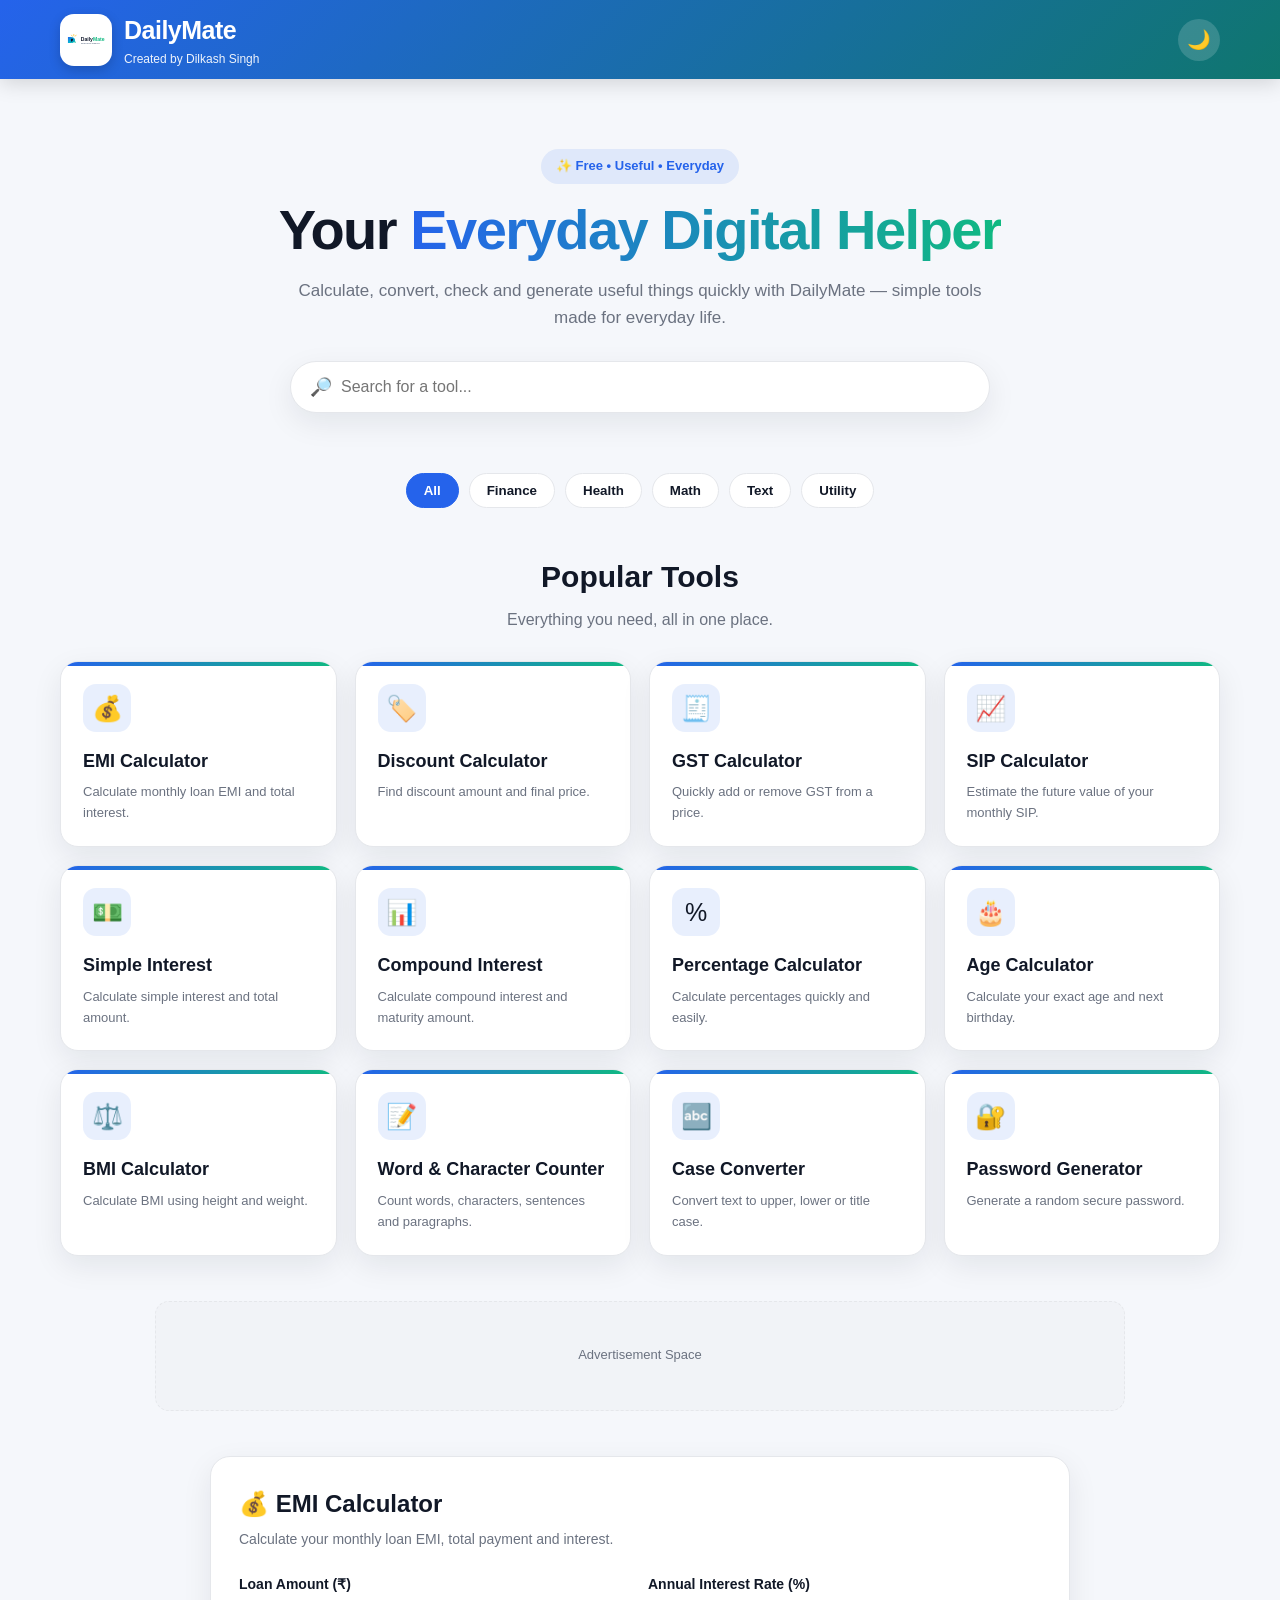
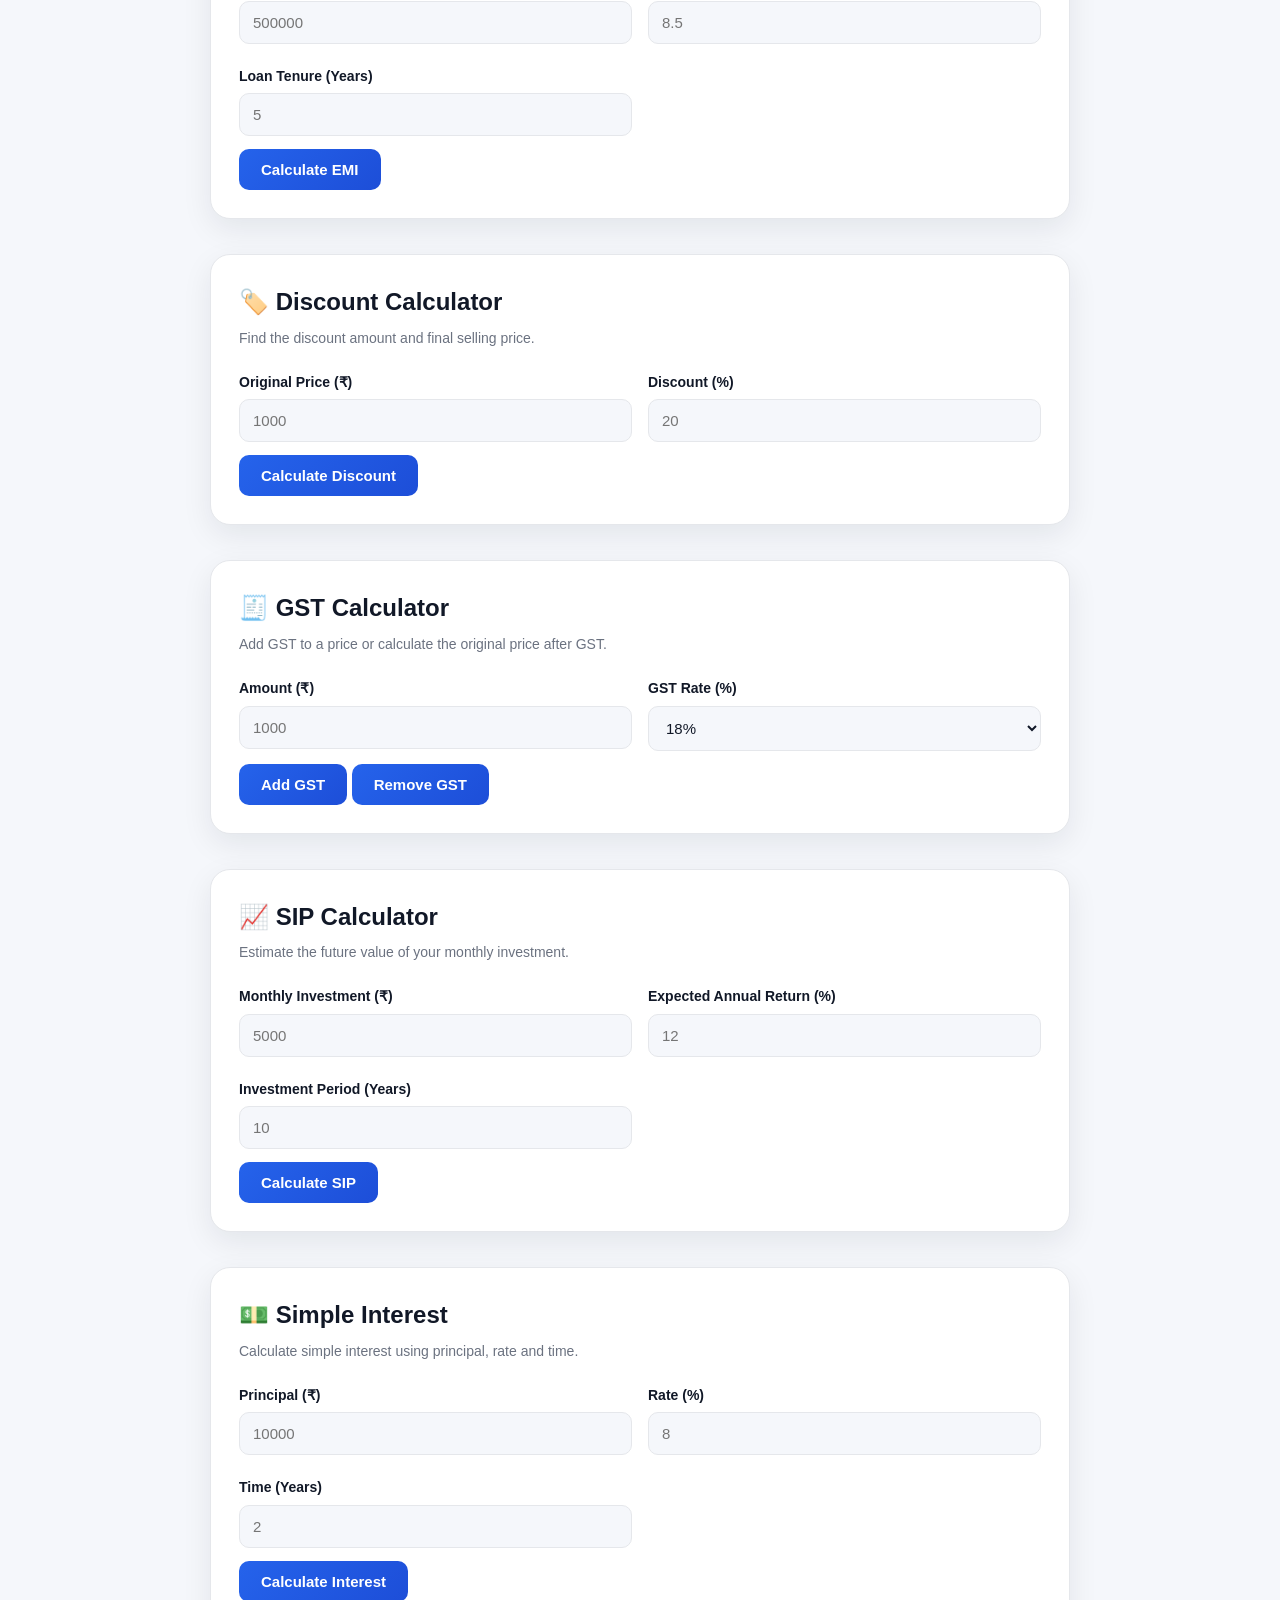
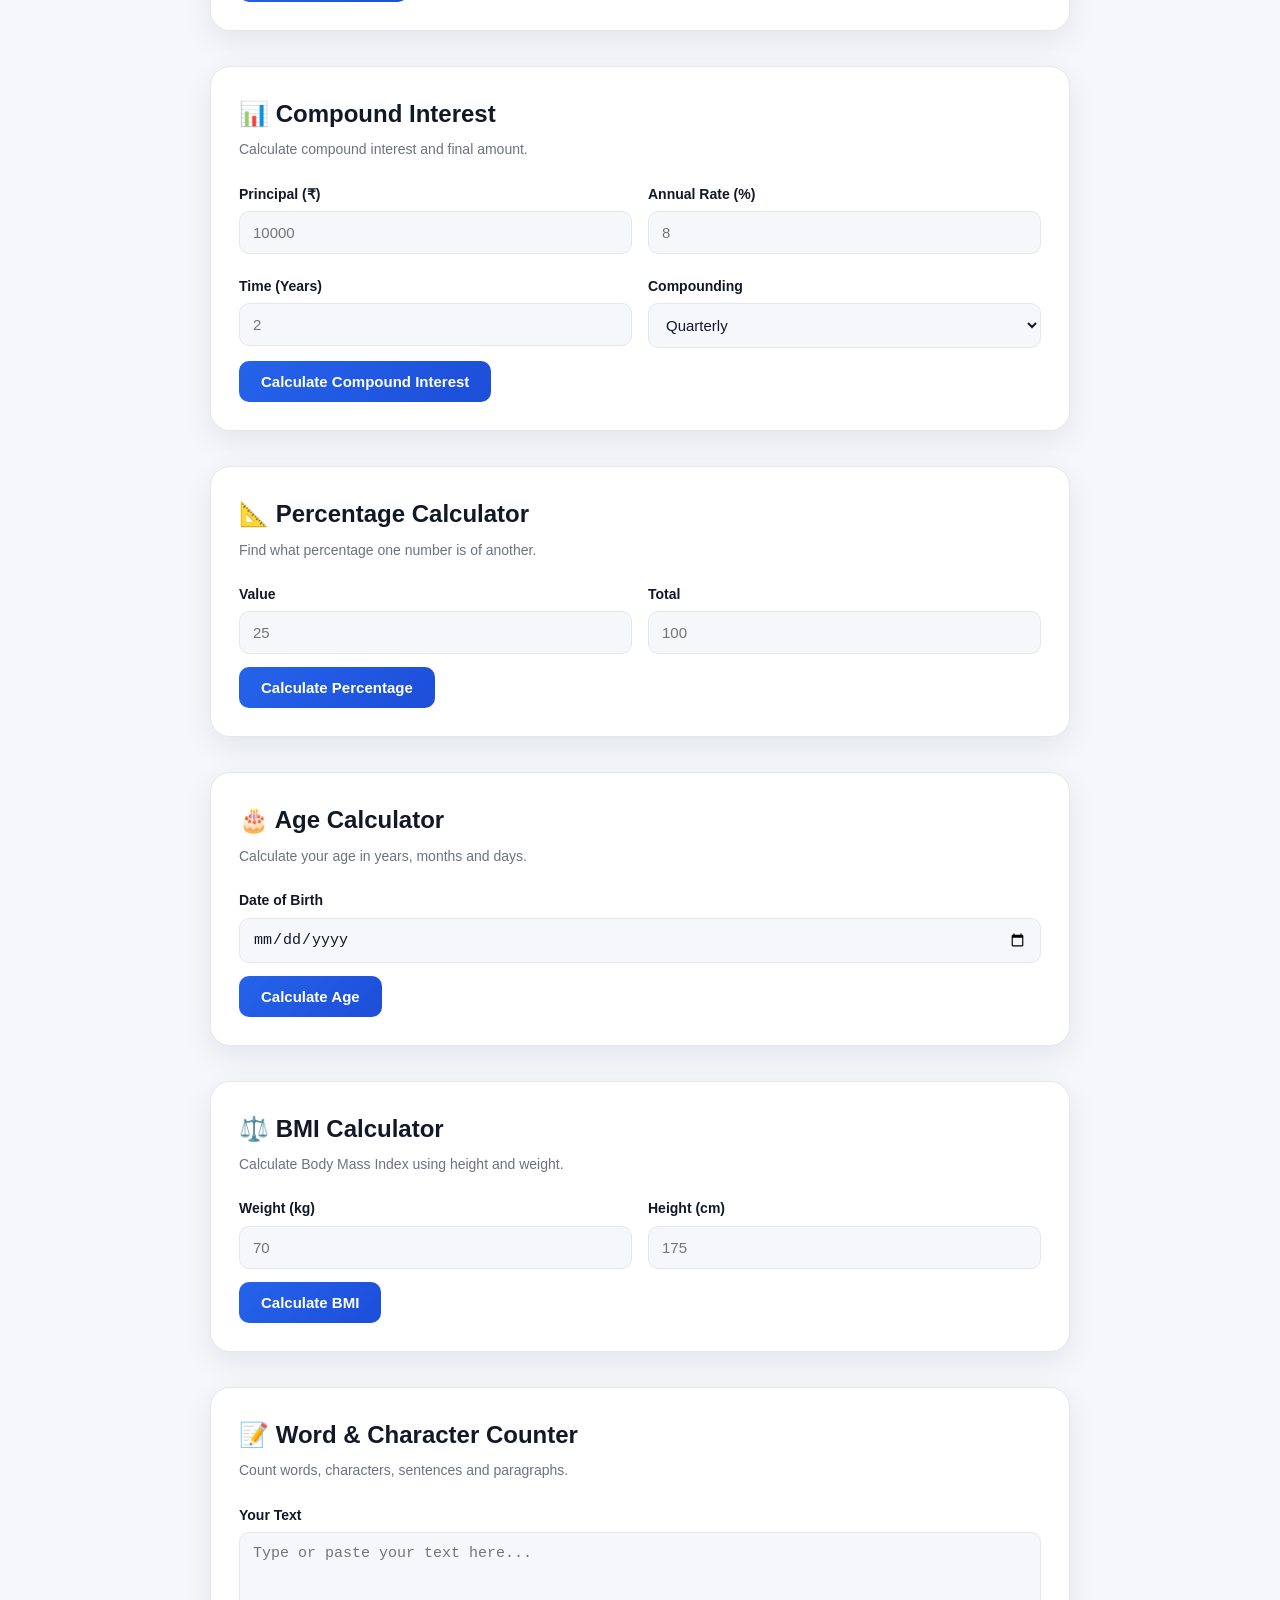
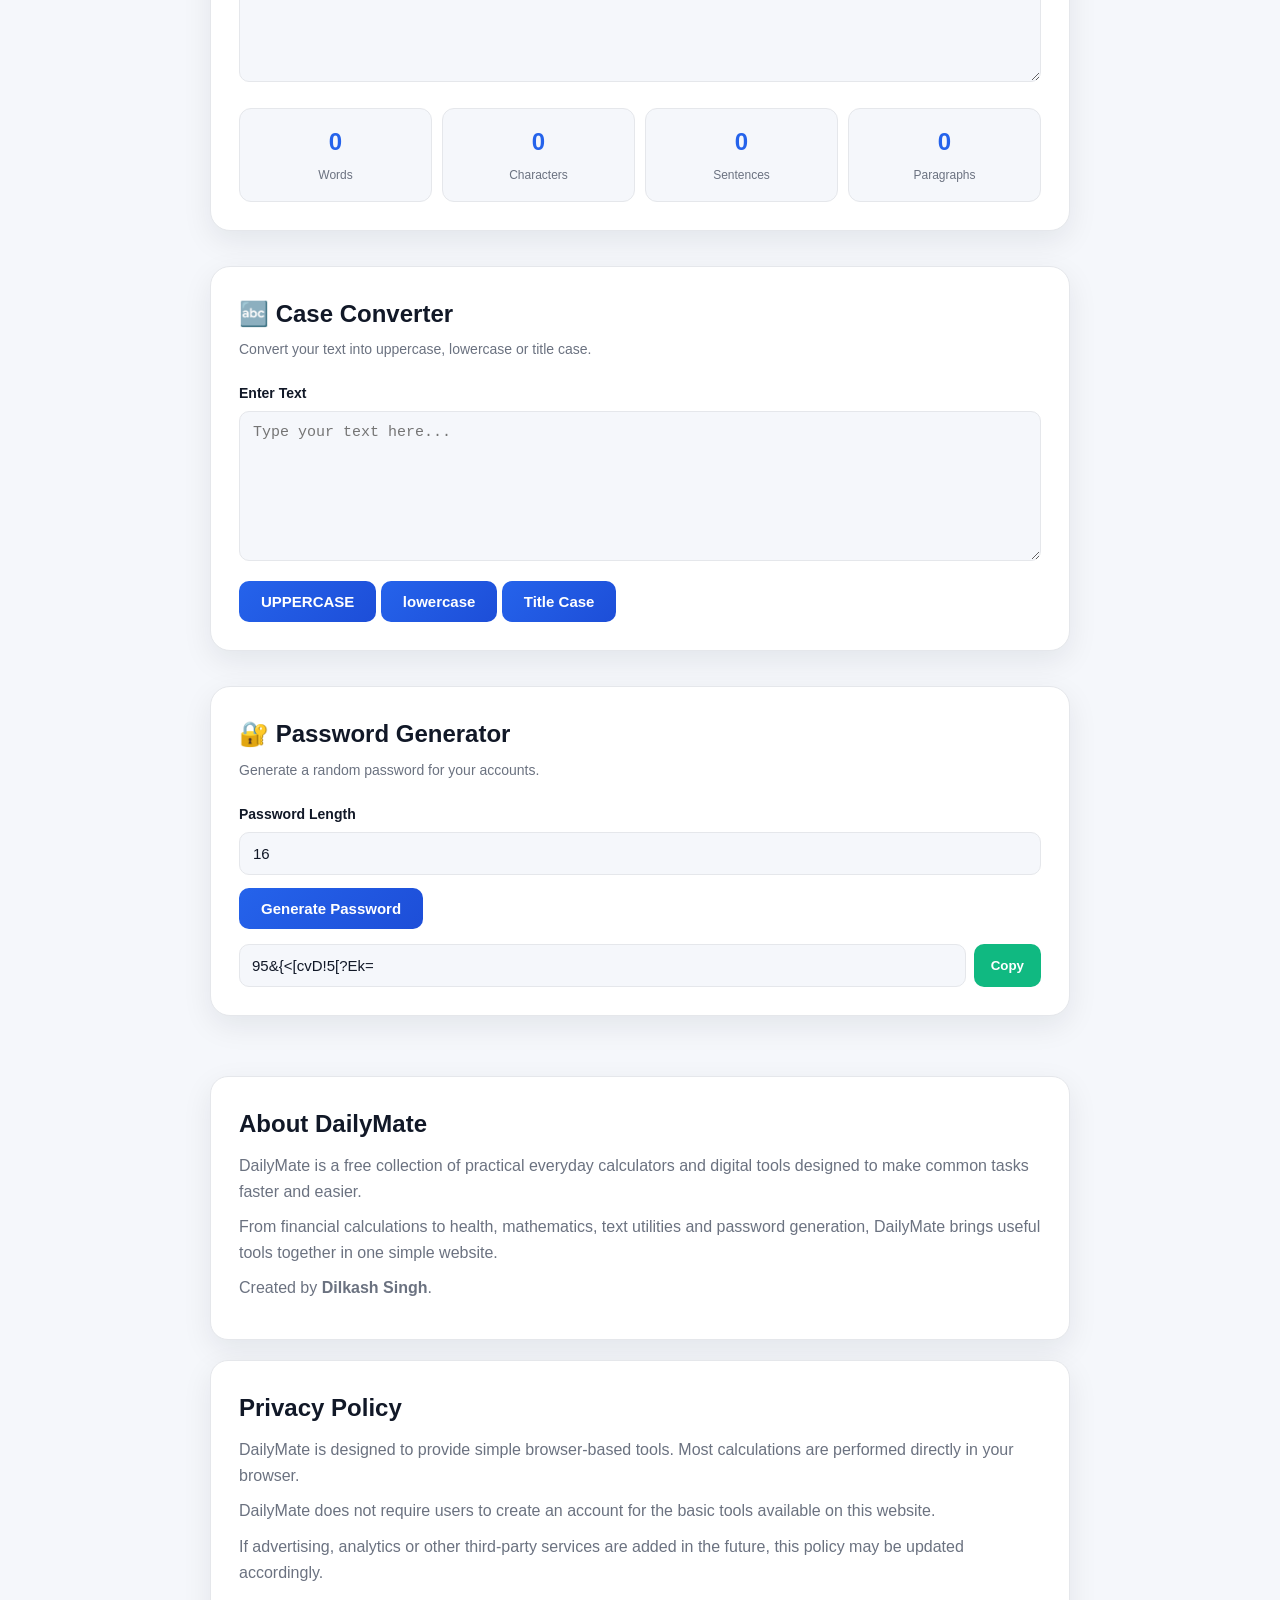
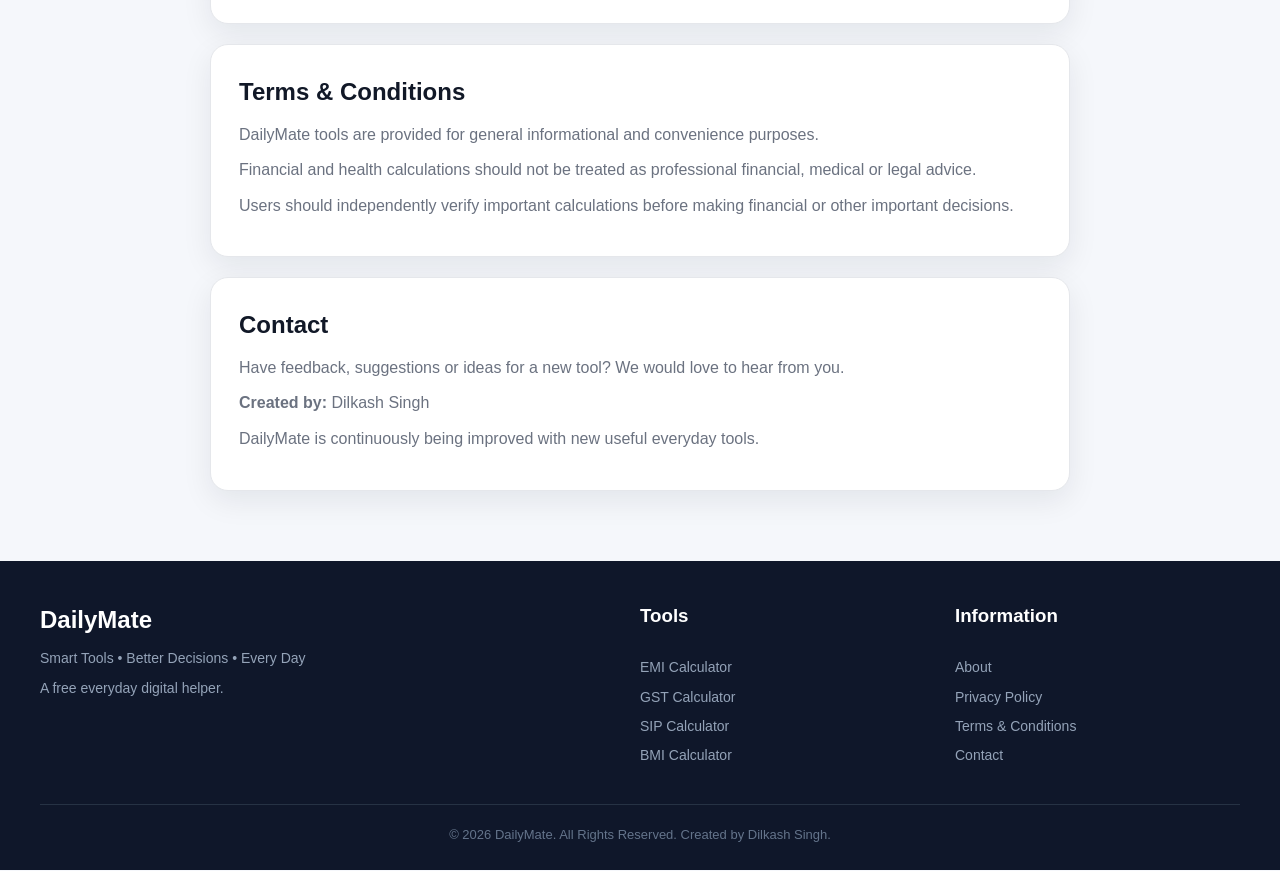
==== index.html @ db6fd9bf "Add privacy terms and contact pages" ====
<!DOCTYPE html>
<html lang="en">
<head>
    <meta charset="UTF-8">

    <meta name="viewport" content="width=device-width, initial-scale=1.0">

    <title>DailyMate - Free Everyday Tools & Calculators</title>

    <meta name="description"
          content="DailyMate is your free everyday digital helper with EMI, GST, SIP, discount, percentage, age, BMI, interest, text and password tools.">

    <meta name="keywords"
          content="DailyMate, free calculators, EMI calculator, GST calculator, SIP calculator, discount calculator, BMI calculator, age calculator, percentage calculator, interest calculator, password generator, text tools">

    <meta name="author" content="Dilkash Singh">

    <meta name="robots" content="index, follow">

    <meta name="theme-color" content="#2563eb">

    <!-- Open Graph -->
    <meta property="og:title"
          content="DailyMate - Free Everyday Tools & Calculators">

    <meta property="og:description"
          content="Smart free tools and calculators for everyday life.">

    <meta property="og:type" content="website">

    <meta property="og:url"
          content="https://dilkash2011.github.io/Dailymate/">

    <link rel="canonical"
          href="https://dilkash2011.github.io/Dailymate/">

    <!-- Favicon -->
    <link rel="icon"
          type="image/svg+xml"
          href="favicon.svg">

    <link rel="apple-touch-icon"
          href="favicon.svg">

    <style>

        * {
            margin: 0;
            padding: 0;
            box-sizing: border-box;
        }

        html {
            scroll-behavior: smooth;
        }

        :root {
            --primary: #2563eb;
            --primary-dark: #1d4ed8;
            --secondary: #10b981;
            --accent: #fbbf24;

            --bg: #f5f7fb;
            --card: #ffffff;
            --text: #111827;
            --muted: #6b7280;
            --border: #e5e7eb;

            --shadow:
                0 10px 30px rgba(15, 23, 42, 0.08);

            --radius: 18px;
        }

        body.dark {
            --bg: #0f172a;
            --card: #111827;
            --text: #f8fafc;
            --muted: #94a3b8;
            --border: #263244;

            --shadow:
                0 10px 30px rgba(0, 0, 0, 0.25);
        }

        body {
            font-family:
                Arial,
                Helvetica,
                sans-serif;

            background: var(--bg);
            color: var(--text);

            line-height: 1.6;

            transition:
                background 0.3s ease,
                color 0.3s ease;
        }

        /* ================= HEADER ================= */

        header {
            position: sticky;
            top: 0;
            z-index: 1000;

            background:
                linear-gradient(
                    135deg,
                    #2563eb,
                    #0f766e
                );

            color: white;

            box-shadow:
                0 4px 20px rgba(0, 0, 0, 0.15);
        }

        .header-inner {
            max-width: 1200px;
            margin: auto;

            min-height: 76px;

            padding: 10px 20px;

            display: flex;
            align-items: center;
            justify-content: space-between;

            gap: 15px;
        }

        .brand {
            display: flex;
            align-items: center;
            gap: 12px;

            min-width: 0;
        }

        .brand-logo {
            width: 52px;
            height: 52px;

            flex-shrink: 0;

            border-radius: 14px;

            background: white;

            padding: 4px;

            box-shadow:
                0 4px 12px rgba(0,0,0,0.18);
        }

        .brand-text {
            min-width: 0;
        }

        .brand-name {
            font-size: 25px;
            font-weight: 800;
            letter-spacing: -0.5px;
        }

        .creator {
            font-size: 12px;
            opacity: 0.92;

            white-space: nowrap;
        }

        .header-actions {
            display: flex;
            align-items: center;
            gap: 8px;
        }

        .dark-btn {
            border: none;

            background:
                rgba(255,255,255,0.16);

            color: white;

            width: 42px;
            height: 42px;

            border-radius: 50%;

            cursor: pointer;

            font-size: 19px;

            transition: 0.2s;
        }

        .dark-btn:hover {
            background:
                rgba(255,255,255,0.28);

            transform: rotate(10deg);
        }

        /* ================= HERO ================= */

        .hero {
            max-width: 1200px;

            margin: 0 auto;

            padding: 70px 20px 40px;

            text-align: center;
        }

        .hero-badge {
            display: inline-block;

            padding: 7px 15px;

            border-radius: 30px;

            background:
                rgba(37, 99, 235, 0.10);

            color: var(--primary);

            font-size: 13px;
            font-weight: 700;

            margin-bottom: 15px;
        }

        .hero h1 {
            font-size: clamp(32px, 6vw, 56px);

            line-height: 1.1;

            margin-bottom: 16px;

            letter-spacing: -1.5px;
        }

        .hero h1 span {
            background:
                linear-gradient(
                    90deg,
                    #2563eb,
                    #10b981
                );

            -webkit-background-clip: text;
            background-clip: text;

            color: transparent;
        }

        .hero p {
            max-width: 720px;

            margin: auto;

            color: var(--muted);

            font-size: 17px;
        }

        /* ================= SEARCH ================= */

        .search-area {
            max-width: 700px;

            margin: 30px auto 0;

            position: relative;
        }

        .search-area input {
            width: 100%;

            padding: 16px 20px 16px 50px;

            border: 1px solid var(--border);

            border-radius: 50px;

            outline: none;

            background: var(--card);

            color: var(--text);

            font-size: 16px;

            box-shadow: var(--shadow);
        }

        .search-icon {
            position: absolute;

            left: 20px;
            top: 50%;

            transform: translateY(-50%);

            font-size: 18px;

            color: var(--muted);
        }

        /* ================= CATEGORIES ================= */

        .categories {
            max-width: 1200px;

            margin: 20px auto 0;

            padding: 0 20px;

            display: flex;

            justify-content: center;

            flex-wrap: wrap;

            gap: 10px;
        }

        .category-btn {
            border: 1px solid var(--border);

            background: var(--card);

            color: var(--text);

            padding: 9px 17px;

            border-radius: 30px;

            cursor: pointer;

            font-weight: 600;

            transition: 0.2s;
        }

        .category-btn:hover,
        .category-btn.active {
            background: var(--primary);

            color: white;

            border-color: var(--primary);
        }

        /* ================= TOOLS ================= */

        .tools-section {
            max-width: 1200px;

            margin: 45px auto;

            padding: 0 20px;
        }

        .section-title {
            text-align: center;

            margin-bottom: 28px;
        }

        .section-title h2 {
            font-size: 30px;

            margin-bottom: 6px;
        }

        .section-title p {
            color: var(--muted);
        }

        .tools-grid {
            display: grid;

            grid-template-columns:
                repeat(4, 1fr);

            gap: 18px;
        }

        .tool-card {
            background: var(--card);

            border: 1px solid var(--border);

            border-radius: var(--radius);

            padding: 22px;

            box-shadow: var(--shadow);

            cursor: pointer;

            transition:
                transform 0.2s,
                box-shadow 0.2s;

            position: relative;
            overflow: hidden;
        }

        .tool-card::before {
            content: "";

            position: absolute;

            top: 0;
            left: 0;

            width: 100%;
            height: 4px;

            background:
                linear-gradient(
                    90deg,
                    var(--primary),
                    var(--secondary)
                );
        }

        .tool-card:hover {
            transform: translateY(-5px);

            box-shadow:
                0 18px 40px rgba(15, 23, 42, 0.12);
        }

        .tool-icon {
            width: 48px;
            height: 48px;

            display: flex;
            align-items: center;
            justify-content: center;

            border-radius: 13px;

            background:
                rgba(37, 99, 235, 0.10);

            font-size: 25px;

            margin-bottom: 15px;
        }

        .tool-card h3 {
            margin-bottom: 7px;

            font-size: 18px;
        }

        .tool-card p {
            color: var(--muted);

            font-size: 13px;
        }

        .tool-card.hidden {
            display: none;
        }

        /* ================= AD ================= */

        .ad-container {
            max-width: 970px;

            min-height: 110px;

            margin: 35px auto;

            padding: 20px;

            border:
                1px dashed var(--border);

            border-radius: 14px;

            display: flex;
            align-items: center;
            justify-content: center;

            color: var(--muted);

            background:
                rgba(128,128,128,0.03);

            font-size: 13px;
        }

        /* ================= CALCULATOR ================= */

        .calculator-section {
            max-width: 900px;

            margin: 45px auto;

            padding: 0 20px;
        }

        .calculator {
            background: var(--card);

            border: 1px solid var(--border);

            border-radius: 20px;

            padding: 28px;

            box-shadow: var(--shadow);

            margin-bottom: 35px;
        }

        .calculator h2 {
            margin-bottom: 5px;
        }

        .calculator-description {
            color: var(--muted);

            font-size: 14px;

            margin-bottom: 22px;
        }

        .form-grid {
            display: grid;

            grid-template-columns:
                repeat(2, 1fr);

            gap: 16px;
        }

        .form-group {
            margin-bottom: 5px;
        }

        .form-group label {
            display: block;

            font-weight: 700;

            font-size: 14px;

            margin-bottom: 6px;
        }

        .form-group input,
        .form-group textarea,
        .form-group select {
            width: 100%;

            padding: 12px 13px;

            border:
                1px solid var(--border);

            border-radius: 10px;

            background: var(--bg);

            color: var(--text);

            outline: none;

            font-size: 15px;
        }

        .form-group textarea {
            min-height: 150px;

            resize: vertical;
        }

        .form-group input:focus,
        .form-group textarea:focus,
        .form-group select:focus {
            border-color: var(--primary);

            box-shadow:
                0 0 0 3px rgba(37,99,235,0.10);
        }

        .full {
            grid-column: 1 / -1;
        }

        .calculate-btn {
            border: none;

            padding: 12px 22px;

            border-radius: 10px;

            background:
                linear-gradient(
                    135deg,
                    var(--primary),
                    var(--primary-dark)
                );

            color: white;

            font-weight: 700;

            cursor: pointer;

            font-size: 15px;

            margin-top: 8px;

            transition: 0.2s;
        }

        .calculate-btn:hover {
            transform: translateY(-2px);

            box-shadow:
                0 8px 18px rgba(37,99,235,0.25);
        }

        .result {
            margin-top: 20px;

            padding: 18px;

            border-radius: 12px;

            background:
                rgba(16,185,129,0.08);

            border:
                1px solid rgba(16,185,129,0.25);

            display: none;
        }

        .result.show {
            display: block;
        }

        .result strong {
            color: var(--secondary);
        }

        .result-grid {
            display: grid;

            grid-template-columns:
                repeat(2, 1fr);

            gap: 12px;

            margin-top: 12px;
        }

        .result-item {
            padding: 12px;

            border-radius: 10px;

            background: var(--card);

            border:
                1px solid var(--border);
        }

        .result-item small {
            display: block;

            color: var(--muted);

            margin-bottom: 3px;
        }

        /* ================= COUNTER ================= */

        .counter-box {
            display: grid;

            grid-template-columns:
                repeat(4, 1fr);

            gap: 10px;

            margin-top: 18px;
        }

        .counter-item {
            text-align: center;

            background: var(--bg);

            border: 1px solid var(--border);

            border-radius: 12px;

            padding: 14px;
        }

        .counter-item strong {
            display: block;

            font-size: 24px;

            color: var(--primary);
        }

        .counter-item span {
            color: var(--muted);

            font-size: 12px;
        }

        /* ================= PASSWORD ================= */

        .password-output {
            display: flex;

            gap: 8px;

            margin-top: 15px;
        }

        .password-output input {
            flex: 1;

            padding: 12px;

            border: 1px solid var(--border);

            border-radius: 10px;

            background: var(--bg);

            color: var(--text);

            font-size: 15px;
        }

        .copy-btn {
            border: none;

            background: var(--secondary);

            color: white;

            padding: 0 17px;

            border-radius: 10px;

            cursor: pointer;

            font-weight: 700;
        }

        /* ================= INFO ================= */

        .info-section {
            max-width: 900px;

            margin: 60px auto;

            padding: 0 20px;
        }

        .info-card {
            background: var(--card);

            border:
                1px solid var(--border);

            border-radius: 18px;

            padding: 28px;

            box-shadow: var(--shadow);

            margin-bottom: 20px;
        }

        .info-card h2 {
            margin-bottom: 10px;
        }

        .info-card p {
            color: var(--muted);

            margin-bottom: 10px;
        }

        .info-card ul {
            margin-left: 20px;

            color: var(--muted);
        }

        /* ================= FOOTER ================= */

        footer {
            margin-top: 70px;

            background:
                #0f172a;

            color: white;

            padding: 40px 20px 25px;
        }

        .footer-inner {
            max-width: 1200px;

            margin: auto;

            display: grid;

            grid-template-columns:
                2fr 1fr 1fr;

            gap: 30px;
        }

        .footer-brand {
            font-size: 24px;

            font-weight: 800;

            margin-bottom: 8px;
        }

        footer p,
        footer a {
            color: #94a3b8;

            font-size: 14px;
        }

        footer a {
            display: block;

            text-decoration: none;

            margin-bottom: 7px;
        }

        footer a:hover {
            color: white;
        }

        .footer-bottom {
            max-width: 1200px;

            margin: 30px auto 0;

            padding-top: 20px;

            border-top:
                1px solid #263244;

            text-align: center;

            color: #64748b;

            font-size: 13px;
        }

        /* ================= BACK TO TOP ================= */

        #topBtn {
            position: fixed;

            right: 20px;
            bottom: 20px;

            width: 45px;
            height: 45px;

            border: none;

            border-radius: 50%;

            background: var(--primary);

            color: white;

            cursor: pointer;

            display: none;

            font-size: 20px;

            box-shadow:
                0 6px 18px rgba(37,99,235,0.3);

            z-index: 999;
        }

        /* ================= RESPONSIVE ================= */

        @media (max-width: 1000px) {

            .tools-grid {
                grid-template-columns:
                    repeat(3, 1fr);
            }
        }

        @media (max-width: 760px) {

            .tools-grid {
                grid-template-columns:
                    repeat(2, 1fr);
            }

            .footer-inner {
                grid-template-columns:
                    1fr 1fr;
            }

            .form-grid {
                grid-template-columns: 1fr;
            }

            .full {
                grid-column: auto;
            }

            .counter-box {
                grid-template-columns:
                    repeat(2, 1fr);
            }
        }

        @media (max-width: 600px) {

            .header-inner {
                padding: 9px 12px;

                min-height: 68px;
            }

            .brand-logo {
                width: 45px;
                height: 45px;
            }

            .brand-name {
                font-size: 21px;
            }

            .creator {
                font-size: 10px;

                display: block;
            }

            .hero {
                padding-top: 48px;
            }

            .hero p {
                font-size: 15px;
            }

            .tools-grid {
                grid-template-columns: 1fr;
            }

            .calculator {
                padding: 20px;
            }

            .result-grid {
                grid-template-columns: 1fr;
            }

            .footer-inner {
                grid-template-columns: 1fr;
            }

            .password-output {
                flex-direction: column;
            }

            .copy-btn {
                padding: 12px;
            }
        }

    </style>
</head>

<body>

<!-- ================= HEADER ================= -->

<header>

    <div class="header-inner">

        <div class="brand">

            <img
                src="dailymate-logo.svg"
                alt="DailyMate Logo"
                class="brand-logo">

            <div class="brand-text">

                <div class="brand-name">
                    DailyMate
                </div>

                <div class="creator">
                    Created by Dilkash Singh
                </div>

            </div>

        </div>

        <div class="header-actions">

            <button
                class="dark-btn"
                id="darkModeBtn"
                onclick="toggleDarkMode()"
                aria-label="Toggle dark mode">
                🌙
            </button>

        </div>

    </div>

</header>


<!-- ================= HERO ================= -->

<section class="hero">

    <div class="hero-badge">
        ✨ Free • Useful • Everyday
    </div>

    <h1>
        Your <span>Everyday Digital Helper</span>
    </h1>

    <p>
        Calculate, convert, check and generate useful things
        quickly with DailyMate — simple tools made for everyday life.
    </p>

    <div class="search-area">

        <span class="search-icon">🔎</span>

        <input
            type="search"
            id="toolSearch"
            placeholder="Search for a tool..."
            oninput="searchTools()">

    </div>

</section>


<!-- ================= CATEGORIES ================= -->

<div class="categories">

    <button class="category-btn active"
            onclick="filterCategory('all', this)">
        All
    </button>

    <button class="category-btn"
            onclick="filterCategory('finance', this)">
        Finance
    </button>

    <button class="category-btn"
            onclick="filterCategory('health', this)">
        Health
    </button>

    <button class="category-btn"
            onclick="filterCategory('math', this)">
        Math
    </button>

    <button class="category-btn"
            onclick="filterCategory('text', this)">
        Text
    </button>

    <button class="category-btn"
            onclick="filterCategory('utility', this)">
        Utility
    </button>

</div>


<!-- ================= TOOLS ================= -->

<section class="tools-section">

    <div class="section-title">

        <h2>Popular Tools</h2>

        <p>
            Everything you need, all in one place.
        </p>

    </div>


    <div class="tools-grid" id="toolsGrid">

        <div class="tool-card"
             data-category="finance"
             data-name="emi calculator"
             onclick="scrollToTool('emi')">

            <div class="tool-icon">💰</div>

            <h3>EMI Calculator</h3>

            <p>
                Calculate monthly loan EMI and total interest.
            </p>

        </div>


        <div class="tool-card"
             data-category="finance"
             data-name="discount calculator"
             onclick="scrollToTool('discount')">

            <div class="tool-icon">🏷️</div>

            <h3>Discount Calculator</h3>

            <p>
                Find discount amount and final price.
            </p>

        </div>


        <div class="tool-card"
             data-category="finance"
             data-name="gst calculator"
             onclick="scrollToTool('gst')">

            <div class="tool-icon">🧾</div>

            <h3>GST Calculator</h3>

            <p>
                Quickly add or remove GST from a price.
            </p>

        </div>


        <div class="tool-card"
             data-category="finance"
             data-name="sip calculator"
             onclick="scrollToTool('sip')">

            <div class="tool-icon">📈</div>

            <h3>SIP Calculator</h3>

            <p>
                Estimate the future value of your monthly SIP.
            </p>

        </div>


        <div class="tool-card"
             data-category="finance"
             data-name="simple interest calculator"
             onclick="scrollToTool('simpleInterest')">

            <div class="tool-icon">💵</div>

            <h3>Simple Interest</h3>

            <p>
                Calculate simple interest and total amount.
            </p>

        </div>


        <div class="tool-card"
             data-category="finance"
             data-name="compound interest calculator"
             onclick="scrollToTool('compoundInterest')">

            <div class="tool-icon">📊</div>

            <h3>Compound Interest</h3>

            <p>
                Calculate compound interest and maturity amount.
            </p>

        </div>


        <div class="tool-card"
             data-category="math"
             data-name="percentage calculator"
             onclick="scrollToTool('percentage')">

            <div class="tool-icon">%</div>

            <h3>Percentage Calculator</h3>

            <p>
                Calculate percentages quickly and easily.
            </p>

        </div>


        <div class="tool-card"
             data-category="health"
             data-name="age calculator"
             onclick="scrollToTool('age')">

            <div class="tool-icon">🎂</div>

            <h3>Age Calculator</h3>

            <p>
                Calculate your exact age and next birthday.
            </p>

        </div>


        <div class="tool-card"
             data-category="health"
             data-name="bmi calculator"
             onclick="scrollToTool('bmi')">

            <div class="tool-icon">⚖️</div>

            <h3>BMI Calculator</h3>

            <p>
                Calculate BMI using height and weight.
            </p>

        </div>


        <div class="tool-card"
             data-category="text"
             data-name="word character counter"
             onclick="scrollToTool('counter')">

            <div class="tool-icon">📝</div>

            <h3>Word & Character Counter</h3>

            <p>
                Count words, characters, sentences and paragraphs.
            </p>

        </div>


        <div class="tool-card"
             data-category="text"
             data-name="case converter"
             onclick="scrollToTool('caseConverter')">

            <div class="tool-icon">🔤</div>

            <h3>Case Converter</h3>

            <p>
                Convert text to upper, lower or title case.
            </p>

        </div>


        <div class="tool-card"
             data-category="utility"
             data-name="password generator"
             onclick="scrollToTool('password')">

            <div class="tool-icon">🔐</div>

            <h3>Password Generator</h3>

            <p>
                Generate a random secure password.
            </p>

        </div>

    </div>

</section>


<!-- ================= AD SPACE ================= -->

<div class="ad-container">

    Advertisement Space

</div>


<!-- ================= CALCULATORS ================= -->

<section class="calculator-section">

    <!-- EMI -->

    <div class="calculator" id="emi">

        <h2>💰 EMI Calculator</h2>

        <p class="calculator-description">
            Calculate your monthly loan EMI, total payment and interest.
        </p>

        <div class="form-grid">

            <div class="form-group">
                <label>Loan Amount (₹)</label>
                <input type="number"
                       id="emiAmount"
                       placeholder="500000">
            </div>

            <div class="form-group">
                <label>Annual Interest Rate (%)</label>
                <input type="number"
                       id="emiRate"
                       step="0.01"
                       placeholder="8.5">
            </div>

            <div class="form-group">
                <label>Loan Tenure (Years)</label>
                <input type="number"
                       id="emiYears"
                       placeholder="5">
            </div>

        </div>

        <button class="calculate-btn"
                onclick="calculateEMI()">
            Calculate EMI
        </button>

        <div class="result" id="emiResult"></div>

    </div>


    <!-- DISCOUNT -->

    <div class="calculator" id="discount">

        <h2>🏷️ Discount Calculator</h2>

        <p class="calculator-description">
            Find the discount amount and final selling price.
        </p>

        <div class="form-grid">

            <div class="form-group">
                <label>Original Price (₹)</label>
                <input type="number"
                       id="discountPrice"
                       placeholder="1000">
            </div>

            <div class="form-group">
                <label>Discount (%)</label>
                <input type="number"
                       id="discountPercent"
                       placeholder="20">
            </div>

        </div>

        <button class="calculate-btn"
                onclick="calculateDiscount()">
            Calculate Discount
        </button>

        <div class="result" id="discountResult"></div>

    </div>


    <!-- GST -->

    <div class="calculator" id="gst">

        <h2>🧾 GST Calculator</h2>

        <p class="calculator-description">
            Add GST to a price or calculate the original price after GST.
        </p>

        <div class="form-grid">

            <div class="form-group">
                <label>Amount (₹)</label>
                <input type="number"
                       id="gstAmount"
                       placeholder="1000">
            </div>

            <div class="form-group">
                <label>GST Rate (%)</label>

                <select id="gstRate">

                    <option value="5">5%</option>
                    <option value="12">12%</option>
                    <option value="18" selected>18%</option>
                    <option value="28">28%</option>

                </select>

            </div>

        </div>

        <button class="calculate-btn"
                onclick="calculateGST()">
            Add GST
        </button>

        <button class="calculate-btn"
                onclick="removeGST()">
            Remove GST
        </button>

        <div class="result" id="gstResult"></div>

    </div>


    <!-- SIP -->

    <div class="calculator" id="sip">

        <h2>📈 SIP Calculator</h2>

        <p class="calculator-description">
            Estimate the future value of your monthly investment.
        </p>

        <div class="form-grid">

            <div class="form-group">
                <label>Monthly Investment (₹)</label>
                <input type="number"
                       id="sipMonthly"
                       placeholder="5000">
            </div>

            <div class="form-group">
                <label>Expected Annual Return (%)</label>
                <input type="number"
                       id="sipRate"
                       step="0.1"
                       placeholder="12">
            </div>

            <div class="form-group">
                <label>Investment Period (Years)</label>
                <input type="number"
                       id="sipYears"
                       placeholder="10">
            </div>

        </div>

        <button class="calculate-btn"
                onclick="calculateSIP()">
            Calculate SIP
        </button>

        <div class="result" id="sipResult"></div>

    </div>


    <!-- SIMPLE INTEREST -->

    <div class="calculator" id="simpleInterest">

        <h2>💵 Simple Interest</h2>

        <p class="calculator-description">
            Calculate simple interest using principal, rate and time.
        </p>

        <div class="form-grid">

            <div class="form-group">
                <label>Principal (₹)</label>
                <input type="number"
                       id="siPrincipal"
                       placeholder="10000">
            </div>

            <div class="form-group">
                <label>Rate (%)</label>
                <input type="number"
                       id="siRate"
                       placeholder="8">
            </div>

            <div class="form-group">
                <label>Time (Years)</label>
                <input type="number"
                       id="siTime"
                       placeholder="2">
            </div>

        </div>

        <button class="calculate-btn"
                onclick="calculateSI()">
            Calculate Interest
        </button>

        <div class="result" id="siResult"></div>

    </div>


    <!-- COMPOUND INTEREST -->

    <div class="calculator" id="compoundInterest">

        <h2>📊 Compound Interest</h2>

        <p class="calculator-description">
            Calculate compound interest and final amount.
        </p>

        <div class="form-grid">

            <div class="form-group">
                <label>Principal (₹)</label>
                <input type="number"
                       id="ciPrincipal"
                       placeholder="10000">
            </div>

            <div class="form-group">
                <label>Annual Rate (%)</label>
                <input type="number"
                       id="ciRate"
                       placeholder="8">
            </div>

            <div class="form-group">
                <label>Time (Years)</label>
                <input type="number"
                       id="ciTime"
                       placeholder="2">
            </div>

            <div class="form-group">
                <label>Compounding</label>

                <select id="ciFrequency">

                    <option value="1">Yearly</option>
                    <option value="2">Half-Yearly</option>
                    <option value="4" selected>Quarterly</option>
                    <option value="12">Monthly</option>

                </select>

            </div>

        </div>

        <button class="calculate-btn"
                onclick="calculateCI()">
            Calculate Compound Interest
        </button>

        <div class="result" id="ciResult"></div>

    </div>


    <!-- PERCENTAGE -->

    <div class="calculator" id="percentage">

        <h2>📐 Percentage Calculator</h2>

        <p class="calculator-description">
            Find what percentage one number is of another.
        </p>

        <div class="form-grid">

            <div class="form-group">
                <label>Value</label>
                <input type="number"
                       id="percentageValue"
                       placeholder="25">
            </div>

            <div class="form-group">
                <label>Total</label>
                <input type="number"
                       id="percentageTotal"
                       placeholder="100">
            </div>

        </div>

        <button class="calculate-btn"
                onclick="calculatePercentage()">
            Calculate Percentage
        </button>

        <div class="result" id="percentageResult"></div>

    </div>


    <!-- AGE -->

    <div class="calculator" id="age">

        <h2>🎂 Age Calculator</h2>

        <p class="calculator-description">
            Calculate your age in years, months and days.
        </p>

        <div class="form-group">

            <label>Date of Birth</label>

            <input type="date"
                   id="birthDate">

        </div>

        <button class="calculate-btn"
                onclick="calculateAge()">
            Calculate Age
        </button>

        <div class="result" id="ageResult"></div>

    </div>


    <!-- BMI -->

    <div class="calculator" id="bmi">

        <h2>⚖️ BMI Calculator</h2>

        <p class="calculator-description">
            Calculate Body Mass Index using height and weight.
        </p>

        <div class="form-grid">

            <div class="form-group">
                <label>Weight (kg)</label>
                <input type="number"
                       id="bmiWeight"
                       placeholder="70">
            </div>

            <div class="form-group">
                <label>Height (cm)</label>
                <input type="number"
                       id="bmiHeight"
                       placeholder="175">
            </div>

        </div>

        <button class="calculate-btn"
                onclick="calculateBMI()">
            Calculate BMI
        </button>

        <div class="result" id="bmiResult"></div>

    </div>


    <!-- WORD COUNTER -->

    <div class="calculator" id="counter">

        <h2>📝 Word & Character Counter</h2>

        <p class="calculator-description">
            Count words, characters, sentences and paragraphs.
        </p>

        <div class="form-group">

            <label>Your Text</label>

            <textarea
                id="counterText"
                placeholder="Type or paste your text here..."
                oninput="updateCounter()"></textarea>

        </div>

        <div class="counter-box">

            <div class="counter-item">
                <strong id="wordCount">0</strong>
                <span>Words</span>
            </div>

            <div class="counter-item">
                <strong id="charCount">0</strong>
                <span>Characters</span>
            </div>

            <div class="counter-item">
                <strong id="sentenceCount">0</strong>
                <span>Sentences</span>
            </div>

            <div class="counter-item">
                <strong id="paragraphCount">0</strong>
                <span>Paragraphs</span>
            </div>

        </div>

    </div>


    <!-- CASE CONVERTER -->

    <div class="calculator" id="caseConverter">

        <h2>🔤 Case Converter</h2>

        <p class="calculator-description">
            Convert your text into uppercase, lowercase or title case.
        </p>

        <div class="form-group">

            <label>Enter Text</label>

            <textarea
                id="caseText"
                placeholder="Type your text here..."></textarea>

        </div>

        <button class="calculate-btn"
                onclick="convertUpper()">
            UPPERCASE
        </button>

        <button class="calculate-btn"
                onclick="convertLower()">
            lowercase
        </button>

        <button class="calculate-btn"
                onclick="convertTitle()">
            Title Case
        </button>

    </div>


    <!-- PASSWORD -->

    <div class="calculator" id="password">

        <h2>🔐 Password Generator</h2>

        <p class="calculator-description">
            Generate a random password for your accounts.
        </p>

        <div class="form-group">

            <label>Password Length</label>

            <input
                type="number"
                id="passwordLength"
                value="16"
                min="6"
                max="64">

        </div>

        <button class="calculate-btn"
                onclick="generatePassword()">
            Generate Password
        </button>

        <div class="password-output">

            <input
                type="text"
                id="passwordOutput"
                readonly
                placeholder="Your password will appear here">

            <button class="copy-btn"
                    onclick="copyPassword()">
                Copy
            </button>

        </div>

    </div>

</section>


<!-- ================= INFORMATION ================= -->

<section class="info-section">

    <div class="info-card" id="about">

        <h2>About DailyMate</h2>

        <p>
            DailyMate is a free collection of practical everyday
            calculators and digital tools designed to make common
            tasks faster and easier.
        </p>

        <p>
            From financial calculations to health, mathematics,
            text utilities and password generation, DailyMate
            brings useful tools together in one simple website.
        </p>

        <p>
            Created by <strong>Dilkash Singh</strong>.
        </p>

    </div>


    <div class="info-card" id="privacy">

        <h2>Privacy Policy</h2>

        <p>
            DailyMate is designed to provide simple browser-based
            tools. Most calculations are performed directly in
            your browser.
        </p>

        <p>
            DailyMate does not require users to create an account
            for the basic tools available on this website.
        </p>

        <p>
            If advertising, analytics or other third-party services
            are added in the future, this policy may be updated
            accordingly.
        </p>

    </div>


    <div class="info-card" id="terms">

        <h2>Terms & Conditions</h2>

        <p>
            DailyMate tools are provided for general informational
            and convenience purposes.
        </p>

        <p>
            Financial and health calculations should not be treated
            as professional financial, medical or legal advice.
        </p>

        <p>
            Users should independently verify important calculations
            before making financial or other important decisions.
        </p>

    </div>


    <div class="info-card" id="contact">

        <h2>Contact</h2>

        <p>
            Have feedback, suggestions or ideas for a new tool?
            We would love to hear from you.
        </p>

        <p>
            <strong>Created by:</strong> Dilkash Singh
        </p>

        <p>
            DailyMate is continuously being improved with new
            useful everyday tools.
        </p>

    </div>

</section>


<!-- ================= FOOTER ================= -->

<footer>

    <div class="footer-inner">

        <div>

            <div class="footer-brand">
                DailyMate
            </div>

            <p>
                Smart Tools • Better Decisions • Every Day
            </p>

            <p style="margin-top:8px;">
                A free everyday digital helper.
            </p>

        </div>


        <div>

            <h3>Tools</h3>

            <br>

            <a href="#emi">EMI Calculator</a>

            <a href="#gst">GST Calculator</a>

            <a href="#sip">SIP Calculator</a>

            <a href="#bmi">BMI Calculator</a>

        </div>


        <div>

            <h3>Information</h3>

            <br>

            <a href="#about">About</a>

            <a href="privacy.html">Privacy Policy</a>

            <a href="terms.html">Terms & Conditions</a>
            
            <a href="contact.html">Contact</a>

        </div>

    </div>


    <div class="footer-bottom">

        © <span id="currentYear"></span> DailyMate.
        All Rights Reserved.
        Created by Dilkash Singh.

    </div>

</footer>


<button
    id="topBtn"
    onclick="window.scrollTo({top:0,behavior:'smooth'})"
    aria-label="Back to top">
    ↑
</button>


<script>

    /* ================= DARK MODE ================= */

    function toggleDarkMode() {

        document.body.classList.toggle("dark");

        const isDark =
            document.body.classList.contains("dark");

        localStorage.setItem(
            "dailymate-dark",
            isDark ? "true" : "false"
        );

        document.getElementById("darkModeBtn").textContent =
            isDark ? "☀️" : "🌙";
    }


    if (localStorage.getItem("dailymate-dark") === "true") {

        document.body.classList.add("dark");

        document.getElementById("darkModeBtn").textContent = "☀️";

    }


    /* ================= YEAR ================= */

    document.getElementById("currentYear").textContent =
        new Date().getFullYear();


    /* ================= SEARCH ================= */

    function searchTools() {

        const query =
            document.getElementById("toolSearch")
                .value
                .toLowerCase()
                .trim();

        const cards =
            document.querySelectorAll(".tool-card");

        cards.forEach(card => {

            const name =
                card.dataset.name.toLowerCase();

            const category =
                card.dataset.category.toLowerCase();

            const matches =
                name.includes(query) ||
                category.includes(query);

            card.classList.toggle(
                "hidden",
                !matches
            );

        });

    }


    /* ================= CATEGORY ================= */

    function filterCategory(category, button) {

        document
            .querySelectorAll(".category-btn")
            .forEach(btn => {

                btn.classList.remove("active");

            });

        button.classList.add("active");

        document
            .getElementById("toolSearch")
            .value = "";

        document
            .querySelectorAll(".tool-card")
            .forEach(card => {

                if (
                    category === "all" ||
                    card.dataset.category === category
                ) {

                    card.classList.remove("hidden");

                } else {

                    card.classList.add("hidden");

                }

            });

    }


    /* ================= SCROLL ================= */

    function scrollToTool(id) {

        const element =
            document.getElementById(id);

        if (element) {

            element.scrollIntoView({
                behavior: "smooth",
                block: "start"
            });

        }

    }


    /* ================= EMI ================= */

    function calculateEMI() {

        const P =
            parseFloat(
                document.getElementById("emiAmount").value
            );

        const annualRate =
            parseFloat(
                document.getElementById("emiRate").value
            );

        const years =
            parseFloat(
                document.getElementById("emiYears").value
            );

        if (
            isNaN(P) ||
            isNaN(annualRate) ||
            isNaN(years) ||
            P <= 0 ||
            annualRate < 0 ||
            years <= 0
        ) {

            showResult(
                "emiResult",
                "Please enter valid values."
            );

            return;
        }

        const monthlyRate =
            annualRate / 12 / 100;

        const months =
            years * 12;

        let emi;

        if (monthlyRate === 0) {

            emi = P / months;

        } else {

            emi =
                P *
                monthlyRate *
                Math.pow(
                    1 + monthlyRate,
                    months
                ) /
                (
                    Math.pow(
                        1 + monthlyRate,
                        months
                    ) - 1
                );

        }

        const total =
            emi * months;

        const interest =
            total - P;

        showResult(
            "emiResult",
            `
            <strong>Monthly EMI: ₹${formatMoney(emi)}</strong>

            <div class="result-grid">

                <div class="result-item">
                    <small>Loan Amount</small>
                    ₹${formatMoney(P)}
                </div>

                <div class="result-item">
                    <small>Total Interest</small>
                    ₹${formatMoney(interest)}
                </div>

                <div class="result-item">
                    <small>Total Payment</small>
                    ₹${formatMoney(total)}
                </div>

                <div class="result-item">
                    <small>Loan Period</small>
                    ${months} months
                </div>

            </div>
            `
        );

    }


    /* ================= DISCOUNT ================= */

    function calculateDiscount() {

        const price =
            parseFloat(
                document.getElementById("discountPrice").value
            );

        const percent =
            parseFloat(
                document.getElementById("discountPercent").value
            );

        if (
            isNaN(price) ||
            isNaN(percent) ||
            price < 0 ||
            percent < 0
        ) {

            showResult(
                "discountResult",
                "Please enter valid values."
            );

            return;
        }

        const discount =
            price * percent / 100;

        const finalPrice =
            price - discount;

        showResult(
            "discountResult",
            `
            <strong>Final Price: ₹${formatMoney(finalPrice)}</strong>

            <div class="result-grid">

                <div class="result-item">
                    <small>Original Price</small>
                    ₹${formatMoney(price)}
                </div>

                <div class="result-item">
                    <small>Discount</small>
                    ₹${formatMoney(discount)}
                </div>

            </div>
            `
        );

    }


    /* ================= GST ================= */

    function calculateGST() {

        const amount =
            parseFloat(
                document.getElementById("gstAmount").value
            );

        const rate =
            parseFloat(
                document.getElementById("gstRate").value
            );

        if (
            isNaN(amount) ||
            isNaN(rate) ||
            amount < 0
        ) {

            showResult(
                "gstResult",
                "Please enter a valid amount."
            );

            return;
        }

        const gst =
            amount * rate / 100;

        const total =
            amount + gst;

        showResult(
            "gstResult",
            `
            <strong>Total with GST: ₹${formatMoney(total)}</strong>

            <div class="result-grid">

                <div class="result-item">
                    <small>Base Amount</small>
                    ₹${formatMoney(amount)}
                </div>

                <div class="result-item">
                    <small>GST (${rate}%)</small>
                    ₹${formatMoney(gst)}
                </div>

            </div>
            `
        );

    }


    function removeGST() {

        const total =
            parseFloat(
                document.getElementById("gstAmount").value
            );

        const rate =
            parseFloat(
                document.getElementById("gstRate").value
            );

        if (
            isNaN(total) ||
            isNaN(rate) ||
            total < 0
        ) {

            showResult(
                "gstResult",
                "Please enter a valid amount."
            );

            return;
        }

        const base =
            total / (1 + rate / 100);

        const gst =
            total - base;

        showResult(
            "gstResult",
            `
            <strong>Price Before GST: ₹${formatMoney(base)}</strong>

            <div class="result-grid">

                <div class="result-item">
                    <small>GST Amount</small>
                    ₹${formatMoney(gst)}
                </div>

                <div class="result-item">
                    <small>Original Total</small>
                    ₹${formatMoney(total)}
                </div>

            </div>
            `
        );

    }


    /* ================= SIP ================= */

    function calculateSIP() {

        const monthly =
            parseFloat(
                document.getElementById("sipMonthly").value
            );

        const annualRate =
            parseFloat(
                document.getElementById("sipRate").value
            );

        const years =
            parseFloat(
                document.getElementById("sipYears").value
            );

        if (
            isNaN(monthly) ||
            isNaN(annualRate) ||
            isNaN(years) ||
            monthly <= 0 ||
            years <= 0
        ) {

            showResult(
                "sipResult",
                "Please enter valid values."
            );

            return;
        }

        const months =
            years * 12;

        const monthlyRate =
            annualRate / 12 / 100;

        let futureValue;

        if (monthlyRate === 0) {

            futureValue =
                monthly * months;

        } else {

            futureValue =
                monthly *
                (
                    (
                        Math.pow(
                            1 + monthlyRate,
                            months
                        ) - 1
                    ) /
                    monthlyRate
                ) *
                (1 + monthlyRate);

        }

        const invested =
            monthly * months;

        const profit =
            futureValue - invested;

        showResult(
            "sipResult",
            `
            <strong>Estimated Future Value: ₹${formatMoney(futureValue)}</strong>

            <div class="result-grid">

                <div class="result-item">
                    <small>Total Investment</small>
                    ₹${formatMoney(invested)}
                </div>

                <div class="result-item">
                    <small>Estimated Returns</small>
                    ₹${formatMoney(profit)}
                </div>

            </div>

            <p style="margin-top:10px;color:var(--muted);font-size:12px;">
                This is an estimate based on the expected annual return.
            </p>
            `
        );

    }


    /* ================= SIMPLE INTEREST ================= */

    function calculateSI() {

        const P =
            parseFloat(
                document.getElementById("siPrincipal").value
            );

        const R =
            parseFloat(
                document.getElementById("siRate").value
            );

        const T =
            parseFloat(
                document.getElementById("siTime").value
            );

        if (
            isNaN(P) ||
            isNaN(R) ||
            isNaN(T) ||
            P < 0 ||
            R < 0 ||
            T < 0
        ) {

            showResult(
                "siResult",
                "Please enter valid values."
            );

            return;
        }

        const interest =
            P * R * T / 100;

        const total =
            P + interest;

        showResult(
            "siResult",
            `
            <strong>Simple Interest: ₹${formatMoney(interest)}</strong>

            <div class="result-grid">

                <div class="result-item">
                    <small>Principal</small>
                    ₹${formatMoney(P)}
                </div>

                <div class="result-item">
                    <small>Total Amount</small>
                    ₹${formatMoney(total)}
                </div>

            </div>
            `
        );

    }


    /* ================= COMPOUND INTEREST ================= */

    function calculateCI() {

        const P =
            parseFloat(
                document.getElementById("ciPrincipal").value
            );

        const R =
            parseFloat(
                document.getElementById("ciRate").value
            );

        const T =
            parseFloat(
                document.getElementById("ciTime").value
            );

        const n =
            parseFloat(
                document.getElementById("ciFrequency").value
            );

        if (
            isNaN(P) ||
            isNaN(R) ||
            isNaN(T) ||
            P < 0 ||
            R < 0 ||
            T < 0
        ) {

            showResult(
                "ciResult",
                "Please enter valid values."
            );

            return;
        }

        const amount =
            P *
            Math.pow(
                1 + (R / 100) / n,
                n * T
            );

        const interest =
            amount - P;

        showResult(
            "ciResult",
            `
            <strong>Compound Interest: ₹${formatMoney(interest)}</strong>

            <div class="result-grid">

                <div class="result-item">
                    <small>Principal</small>
                    ₹${formatMoney(P)}
                </div>

                <div class="result-item">
                    <small>Final Amount</small>
                    ₹${formatMoney(amount)}
                </div>

            </div>
            `
        );

    }


    /* ================= PERCENTAGE ================= */

    function calculatePercentage() {

        const value =
            parseFloat(
                document.getElementById("percentageValue").value
            );

        const total =
            parseFloat(
                document.getElementById("percentageTotal").value
            );

        if (
            isNaN(value) ||
            isNaN(total) ||
            total === 0
        ) {

            showResult(
                "percentageResult",
                "Please enter valid values."
            );

            return;
        }

        const percentage =
            (value / total) * 100;

        showResult(
            "percentageResult",
            `
            <strong>${formatMoney(percentage)}%</strong>

            <p>
                ${formatMoney(value)}
                is
                ${formatMoney(percentage)}%
                of
                ${formatMoney(total)}.
            </p>
            `
        );

    }


    /* ================= AGE ================= */

    function calculateAge() {

        const value =
            document.getElementById("birthDate").value;

        if (!value) {

            showResult(
                "ageResult",
                "Please select your date of birth."
            );

            return;
        }

        const birth =
            new Date(value + "T00:00:00");

        const today =
            new Date();

        if (birth > today) {

            showResult(
                "ageResult",
                "Birth date cannot be in the future."
            );

            return;
        }

        let years =
            today.getFullYear() -
            birth.getFullYear();

        let months =
            today.getMonth() -
            birth.getMonth();

        let days =
            today.getDate() -
            birth.getDate();

        if (days < 0) {

            months--;

            const previousMonth =
                new Date(
                    today.getFullYear(),
                    today.getMonth(),
                    0
                );

            days +=
                previousMonth.getDate();
        }

        if (months < 0) {

            years--;

            months += 12;

        }

        let nextBirthday =
            new Date(
                today.getFullYear(),
                birth.getMonth(),
                birth.getDate()
            );

        if (nextBirthday < today) {

            nextBirthday =
                new Date(
                    today.getFullYear() + 1,
                    birth.getMonth(),
                    birth.getDate()
                );

        }

        const difference =
            nextBirthday - today;

        const daysLeft =
            Math.ceil(
                difference /
                (1000 * 60 * 60 * 24)
            );

        showResult(
            "ageResult",
            `
            <strong>
                Your age is ${years} years,
                ${months} months and ${days} days.
            </strong>

            <p style="margin-top:8px;">
                🎂 Approximately
                <strong>${daysLeft} days</strong>
                until your next birthday.
            </p>
            `
        );

    }


    /* ================= BMI ================= */

    function calculateBMI() {

        const weight =
            parseFloat(
                document.getElementById("bmiWeight").value
            );

        const heightCm =
            parseFloat(
                document.getElementById("bmiHeight").value
            );

        if (
            isNaN(weight) ||
            isNaN(heightCm) ||
            weight <= 0 ||
            heightCm <= 0
        ) {

            showResult(
                "bmiResult",
                "Please enter valid height and weight."
            );

            return;
        }

        const height =
            heightCm / 100;

        const bmi =
            weight / (height * height);

        let category;

        if (bmi < 18.5) {

            category = "Underweight";

        } else if (bmi < 25) {

            category = "Normal range";

        } else if (bmi < 30) {

            category = "Overweight";

        } else {

            category = "Obesity";

        }

        showResult(
            "bmiResult",
            `
            <strong>Your BMI: ${bmi.toFixed(1)}</strong>

            <p style="margin-top:8px;">
                Category:
                <strong>${category}</strong>
            </p>

            <p style="margin-top:8px;color:var(--muted);font-size:12px;">
                BMI is a general screening measure and does not
                replace professional medical advice.
            </p>
            `
        );

    }


    /* ================= WORD COUNTER ================= */

    function updateCounter() {

        const text =
            document.getElementById("counterText").value;

        const trimmed =
            text.trim();

        const words =
            trimmed ?
            trimmed.split(/\s+/).length :
            0;

        const characters =
            text.length;

        const sentences =
            trimmed ?
            (
                trimmed
                    .split(/[.!?]+/)
                    .filter(Boolean)
                    .length
            ) :
            0;

        const paragraphs =
            trimmed ?
            (
                text
                    .split(/\n\s*\n/)
                    .filter(
                        paragraph =>
                            paragraph.trim().length > 0
                    )
                    .length
            ) :
            0;

        document.getElementById("wordCount")
            .textContent = words;

        document.getElementById("charCount")
            .textContent = characters;

        document.getElementById("sentenceCount")
            .textContent = sentences;

        document.getElementById("paragraphCount")
            .textContent = paragraphs;

    }


    /* ================= CASE CONVERTER ================= */

    function convertUpper() {

        const textarea =
            document.getElementById("caseText");

        textarea.value =
            textarea.value.toUpperCase();

    }


    function convertLower() {

        const textarea =
            document.getElementById("caseText");

        textarea.value =
            textarea.value.toLowerCase();

    }


    function convertTitle() {

        const textarea =
            document.getElementById("caseText");

        textarea.value =
            textarea.value
                .toLowerCase()
                .replace(
                    /\b\w/g,
                    letter => letter.toUpperCase()
                );

    }


    /* ================= PASSWORD ================= */

    function generatePassword() {

        let length =
            parseInt(
                document.getElementById("passwordLength").value
            );

        if (isNaN(length)) {

            length = 16;

        }

        length =
            Math.max(
                6,
                Math.min(64, length)
            );

        const characters =
            "ABCDEFGHIJKLMNOPQRSTUVWXYZ" +
            "abcdefghijklmnopqrstuvwxyz" +
            "0123456789" +
            "!@#$%^&*()_+-=[]{}|;:,.<>?";

        let password = "";

        const randomArray =
            new Uint32Array(length);

        crypto.getRandomValues(randomArray);

        for (let i = 0; i < length; i++) {

            password +=
                characters[
                    randomArray[i] %
                    characters.length
                ];

        }

        document.getElementById("passwordOutput")
            .value = password;

    }


    async function copyPassword() {

        const input =
            document.getElementById("passwordOutput");

        if (!input.value) {

            generatePassword();

        }

        try {

            await navigator.clipboard.writeText(
                input.value
            );

            const button =
                document.querySelector(".copy-btn");

            const oldText =
                button.textContent;

            button.textContent = "Copied!";

            setTimeout(() => {

                button.textContent = oldText;

            }, 1500);

        } catch (error) {

            input.select();

            document.execCommand("copy");

        }

    }


    /* ================= RESULT ================= */

    function showResult(id, html) {

        const element =
            document.getElementById(id);

        element.innerHTML = html;

        element.classList.add("show");

    }


    /* ================= MONEY ================= */

    function formatMoney(number) {

        return Number(number).toLocaleString(
            "en-IN",
            {
                minimumFractionDigits: 2,
                maximumFractionDigits: 2
            }
        );

    }


    /* ================= BACK TO TOP ================= */

    window.addEventListener(
        "scroll",
        function () {

            const button =
                document.getElementById("topBtn");

            if (window.scrollY > 500) {

                button.style.display = "block";

            } else {

                button.style.display = "none";

            }

        }
    );


    /* ================= DEFAULT PASSWORD ================= */

    generatePassword();

</script>

</body>
</html>
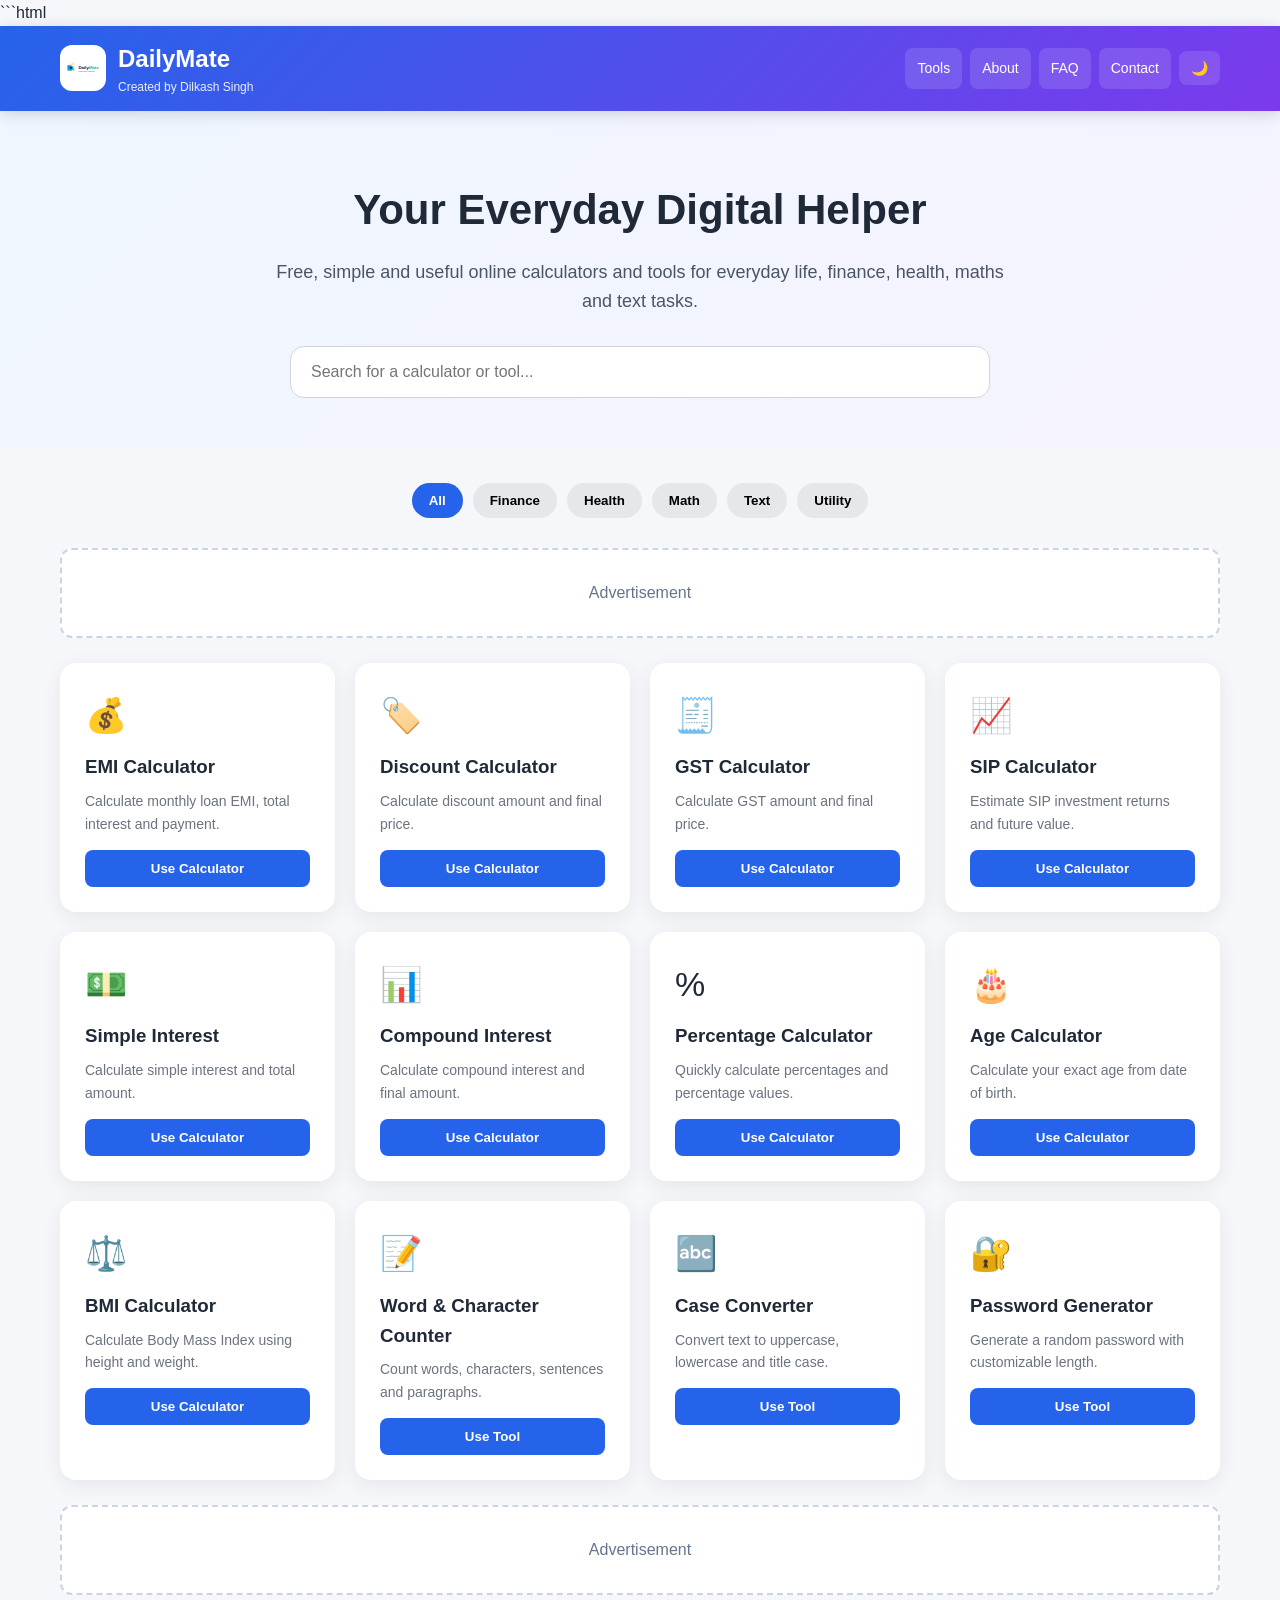
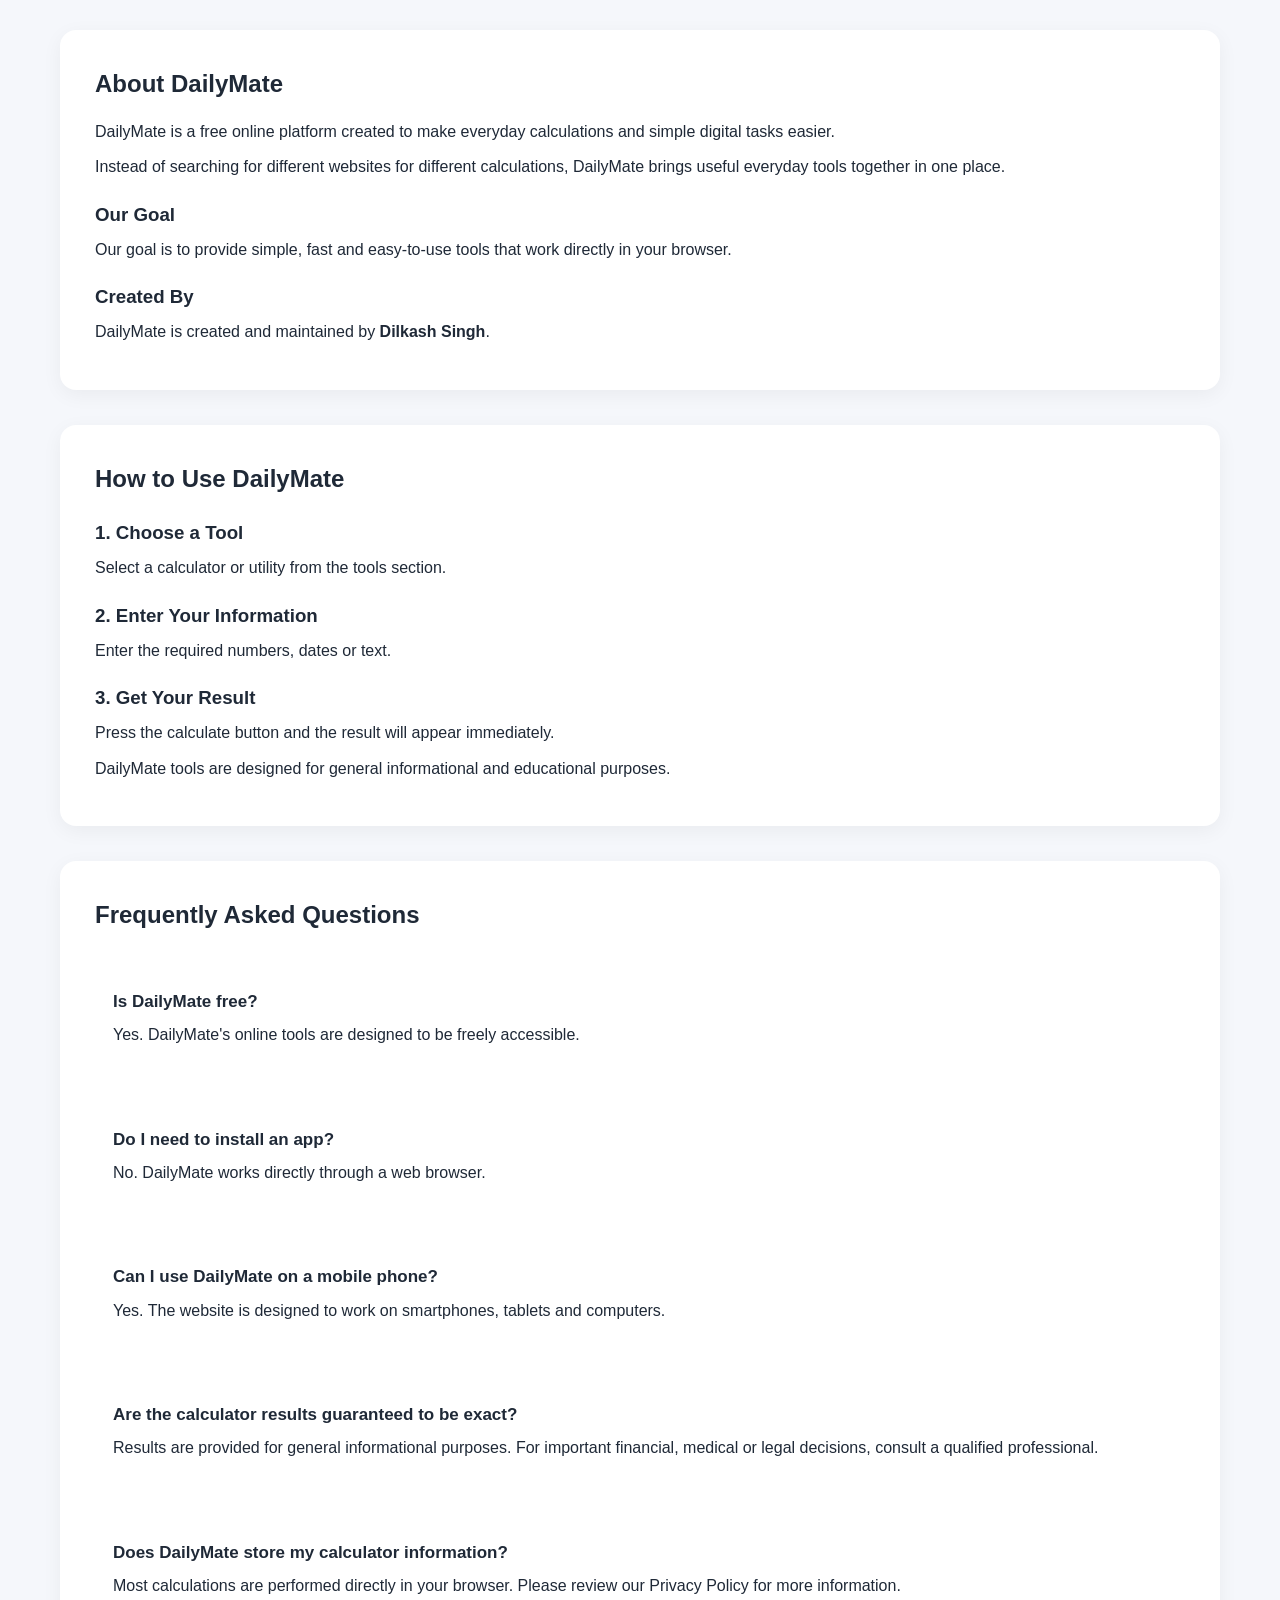
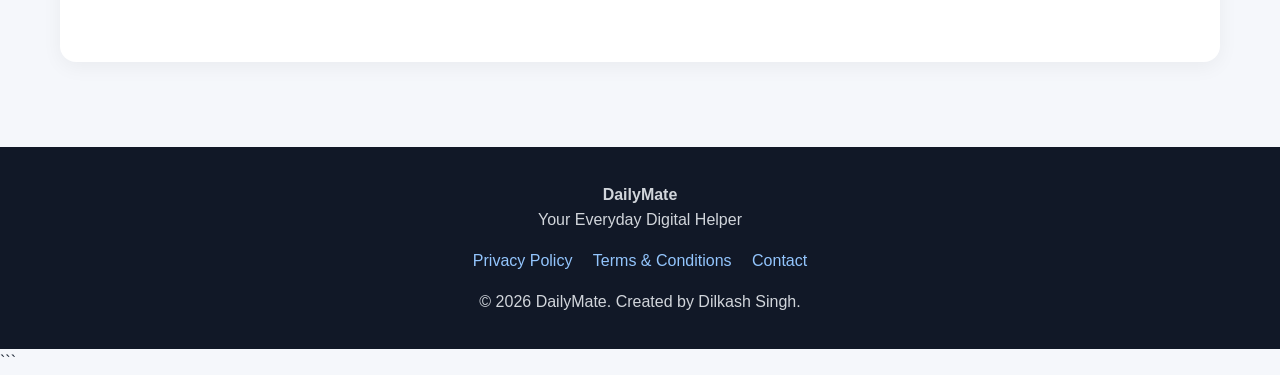
==== commit e66e5982: "Upgrade DailyMate SEO and content" ====
--- a/index.html
+++ b/index.html
@@ -1,3 +1,4 @@
+```html
 <!DOCTYPE html>
 <html lang="en">
 <head>
@@ -8,1002 +9,463 @@
     <title>DailyMate - Free Everyday Tools & Calculators</title>
 
     <meta name="description"
-          content="DailyMate is your free everyday digital helper with EMI, GST, SIP, discount, percentage, age, BMI, interest, text and password tools.">
+          content="DailyMate provides free everyday online tools and calculators including EMI, GST, SIP, discount, percentage, age, BMI, interest, text and password tools.">
 
     <meta name="keywords"
-          content="DailyMate, free calculators, EMI calculator, GST calculator, SIP calculator, discount calculator, BMI calculator, age calculator, percentage calculator, interest calculator, password generator, text tools">
+          content="free online calculators, EMI calculator, GST calculator, SIP calculator, discount calculator, percentage calculator, age calculator, BMI calculator, interest calculator, word counter, password generator">
 
     <meta name="author" content="Dilkash Singh">
 
     <meta name="robots" content="index, follow">
 
-    <meta name="theme-color" content="#2563eb">
+    <link rel="canonical"
+          href="https://dilkash2011.github.io/Dailymate/">
 
     <!-- Open Graph -->
     <meta property="og:title"
           content="DailyMate - Free Everyday Tools & Calculators">
 
     <meta property="og:description"
-          content="Smart free tools and calculators for everyday life.">
+          content="Useful free calculators and everyday digital tools in one simple website.">
 
     <meta property="og:type" content="website">
 
     <meta property="og:url"
           content="https://dilkash2011.github.io/Dailymate/">
 
-    <link rel="canonical"
-          href="https://dilkash2011.github.io/Dailymate/">
-
-    <!-- Favicon -->
-    <link rel="icon"
-          type="image/svg+xml"
-          href="favicon.svg">
-
-    <link rel="apple-touch-icon"
-          href="favicon.svg">
+    <meta property="og:site_name" content="DailyMate">
+
+    <link rel="icon" type="image/svg+xml" href="favicon.svg">
 
     <style>
 
         * {
+            box-sizing: border-box;
             margin: 0;
             padding: 0;
-            box-sizing: border-box;
         }
 
         html {
             scroll-behavior: smooth;
         }
 
-        :root {
-            --primary: #2563eb;
-            --primary-dark: #1d4ed8;
-            --secondary: #10b981;
-            --accent: #fbbf24;
-
-            --bg: #f5f7fb;
-            --card: #ffffff;
-            --text: #111827;
-            --muted: #6b7280;
-            --border: #e5e7eb;
-
-            --shadow:
-                0 10px 30px rgba(15, 23, 42, 0.08);
-
-            --radius: 18px;
+        body {
+            font-family: Arial, Helvetica, sans-serif;
+            background: #f5f7fb;
+            color: #1f2937;
+            line-height: 1.6;
+            transition: 0.3s;
         }
 
         body.dark {
-            --bg: #0f172a;
-            --card: #111827;
-            --text: #f8fafc;
-            --muted: #94a3b8;
-            --border: #263244;
-
-            --shadow:
-                0 10px 30px rgba(0, 0, 0, 0.25);
-        }
-
-        body {
-            font-family:
-                Arial,
-                Helvetica,
-                sans-serif;
-
-            background: var(--bg);
-            color: var(--text);
-
-            line-height: 1.6;
-
-            transition:
-                background 0.3s ease,
-                color 0.3s ease;
-        }
-
-        /* ================= HEADER ================= */
+            background: #111827;
+            color: #f3f4f6;
+        }
+
+        /* HEADER */
 
         header {
             position: sticky;
             top: 0;
             z-index: 1000;
-
-            background:
-                linear-gradient(
-                    135deg,
-                    #2563eb,
-                    #0f766e
-                );
-
+            background: linear-gradient(135deg, #2563eb, #7c3aed);
             color: white;
-
-            box-shadow:
-                0 4px 20px rgba(0, 0, 0, 0.15);
+            box-shadow: 0 3px 15px rgba(0,0,0,0.15);
         }
 
         .header-inner {
             max-width: 1200px;
             margin: auto;
-
-            min-height: 76px;
-
-            padding: 10px 20px;
-
+            padding: 14px 20px;
             display: flex;
+            justify-content: space-between;
             align-items: center;
-            justify-content: space-between;
-
-            gap: 15px;
+            gap: 20px;
         }
 
         .brand {
             display: flex;
             align-items: center;
             gap: 12px;
-
-            min-width: 0;
-        }
-
-        .brand-logo {
-            width: 52px;
-            height: 52px;
-
-            flex-shrink: 0;
-
-            border-radius: 14px;
-
+        }
+
+        .brand img {
+            width: 46px;
+            height: 46px;
+            border-radius: 12px;
             background: white;
-
             padding: 4px;
-
-            box-shadow:
-                0 4px 12px rgba(0,0,0,0.18);
-        }
-
-        .brand-text {
-            min-width: 0;
-        }
-
-        .brand-name {
-            font-size: 25px;
-            font-weight: 800;
-            letter-spacing: -0.5px;
+        }
+
+        .brand-text h1 {
+            font-size: 24px;
         }
 
         .creator {
             font-size: 12px;
-            opacity: 0.92;
-
-            white-space: nowrap;
-        }
-
-        .header-actions {
+            opacity: 0.9;
+        }
+
+        nav {
             display: flex;
             align-items: center;
             gap: 8px;
         }
 
-        .dark-btn {
+        nav a,
+        .theme-btn {
+            color: white;
+            text-decoration: none;
             border: none;
-
-            background:
-                rgba(255,255,255,0.16);
-
+            background: rgba(255,255,255,0.12);
+            padding: 9px 12px;
+            border-radius: 8px;
+            cursor: pointer;
+            font-size: 14px;
+        }
+
+        nav a:hover,
+        .theme-btn:hover {
+            background: rgba(255,255,255,0.25);
+        }
+
+        /* HERO */
+
+        .hero {
+            background: linear-gradient(135deg, #eff6ff, #f5f3ff);
+            text-align: center;
+            padding: 65px 20px 50px;
+        }
+
+        body.dark .hero {
+            background: linear-gradient(135deg, #172554, #2e1065);
+        }
+
+        .hero h2 {
+            font-size: 42px;
+            margin-bottom: 15px;
+        }
+
+        .hero p {
+            max-width: 750px;
+            margin: auto;
+            font-size: 18px;
+            color: #4b5563;
+        }
+
+        body.dark .hero p {
+            color: #d1d5db;
+        }
+
+        /* SEARCH */
+
+        .search-box {
+            max-width: 700px;
+            margin: 30px auto 0;
+        }
+
+        .search-box input {
+            width: 100%;
+            padding: 16px 20px;
+            border: 1px solid #d1d5db;
+            border-radius: 14px;
+            font-size: 16px;
+            outline: none;
+        }
+
+        body.dark .search-box input {
+            background: #1f2937;
             color: white;
-
-            width: 42px;
-            height: 42px;
-
-            border-radius: 50%;
-
+            border-color: #374151;
+        }
+
+        /* CONTAINER */
+
+        .container {
+            max-width: 1200px;
+            margin: auto;
+            padding: 35px 20px;
+        }
+
+        /* CATEGORY */
+
+        .categories {
+            display: flex;
+            flex-wrap: wrap;
+            justify-content: center;
+            gap: 10px;
+            margin-bottom: 30px;
+        }
+
+        .category-btn {
+            border: none;
+            padding: 10px 17px;
+            border-radius: 20px;
+            background: #e5e7eb;
             cursor: pointer;
-
-            font-size: 19px;
-
-            transition: 0.2s;
-        }
-
-        .dark-btn:hover {
-            background:
-                rgba(255,255,255,0.28);
-
-            transform: rotate(10deg);
-        }
-
-        /* ================= HERO ================= */
-
-        .hero {
-            max-width: 1200px;
-
-            margin: 0 auto;
-
-            padding: 70px 20px 40px;
-
-            text-align: center;
-        }
-
-        .hero-badge {
-            display: inline-block;
-
-            padding: 7px 15px;
-
-            border-radius: 30px;
-
-            background:
-                rgba(37, 99, 235, 0.10);
-
-            color: var(--primary);
-
-            font-size: 13px;
-            font-weight: 700;
-
-            margin-bottom: 15px;
-        }
-
-        .hero h1 {
-            font-size: clamp(32px, 6vw, 56px);
-
-            line-height: 1.1;
-
-            margin-bottom: 16px;
-
-            letter-spacing: -1.5px;
-        }
-
-        .hero h1 span {
-            background:
-                linear-gradient(
-                    90deg,
-                    #2563eb,
-                    #10b981
-                );
-
-            -webkit-background-clip: text;
-            background-clip: text;
-
-            color: transparent;
-        }
-
-        .hero p {
-            max-width: 720px;
-
-            margin: auto;
-
-            color: var(--muted);
-
-            font-size: 17px;
-        }
-
-        /* ================= SEARCH ================= */
-
-        .search-area {
-            max-width: 700px;
-
-            margin: 30px auto 0;
-
-            position: relative;
-        }
-
-        .search-area input {
-            width: 100%;
-
-            padding: 16px 20px 16px 50px;
-
-            border: 1px solid var(--border);
-
-            border-radius: 50px;
-
-            outline: none;
-
-            background: var(--card);
-
-            color: var(--text);
-
-            font-size: 16px;
-
-            box-shadow: var(--shadow);
-        }
-
-        .search-icon {
-            position: absolute;
-
-            left: 20px;
-            top: 50%;
-
-            transform: translateY(-50%);
-
-            font-size: 18px;
-
-            color: var(--muted);
-        }
-
-        /* ================= CATEGORIES ================= */
-
-        .categories {
-            max-width: 1200px;
-
-            margin: 20px auto 0;
-
-            padding: 0 20px;
-
+            font-weight: bold;
+        }
+
+        .category-btn.active,
+        .category-btn:hover {
+            background: #2563eb;
+            color: white;
+        }
+
+        body.dark .category-btn {
+            background: #374151;
+            color: white;
+        }
+
+        /* AD */
+
+        .ad-box {
+            border: 2px dashed #cbd5e1;
+            min-height: 90px;
             display: flex;
-
             justify-content: center;
-
-            flex-wrap: wrap;
-
-            gap: 10px;
-        }
-
-        .category-btn {
-            border: 1px solid var(--border);
-
-            background: var(--card);
-
-            color: var(--text);
-
-            padding: 9px 17px;
-
-            border-radius: 30px;
-
-            cursor: pointer;
-
-            font-weight: 600;
-
-            transition: 0.2s;
-        }
-
-        .category-btn:hover,
-        .category-btn.active {
-            background: var(--primary);
-
-            color: white;
-
-            border-color: var(--primary);
-        }
-
-        /* ================= TOOLS ================= */
-
-        .tools-section {
-            max-width: 1200px;
-
-            margin: 45px auto;
-
-            padding: 0 20px;
-        }
-
-        .section-title {
-            text-align: center;
-
-            margin-bottom: 28px;
-        }
-
-        .section-title h2 {
-            font-size: 30px;
-
-            margin-bottom: 6px;
-        }
-
-        .section-title p {
-            color: var(--muted);
-        }
+            align-items: center;
+            margin: 25px 0;
+            border-radius: 12px;
+            color: #64748b;
+            background: white;
+        }
+
+        body.dark .ad-box {
+            background: #1f2937;
+            border-color: #4b5563;
+        }
+
+        /* TOOL GRID */
 
         .tools-grid {
             display: grid;
-
-            grid-template-columns:
-                repeat(4, 1fr);
-
-            gap: 18px;
+            grid-template-columns: repeat(auto-fit, minmax(250px, 1fr));
+            gap: 20px;
         }
 
         .tool-card {
-            background: var(--card);
-
-            border: 1px solid var(--border);
-
-            border-radius: var(--radius);
-
-            padding: 22px;
-
-            box-shadow: var(--shadow);
-
+            background: white;
+            padding: 25px;
+            border-radius: 16px;
+            box-shadow: 0 5px 20px rgba(0,0,0,0.07);
+            transition: transform 0.2s, box-shadow 0.2s;
+        }
+
+        .tool-card:hover {
+            transform: translateY(-4px);
+            box-shadow: 0 10px 25px rgba(0,0,0,0.12);
+        }
+
+        body.dark .tool-card,
+        body.dark .calculator,
+        body.dark .info-section,
+        body.dark .faq-item {
+            background: #1f2937;
+        }
+
+        .tool-icon {
+            font-size: 34px;
+            margin-bottom: 10px;
+        }
+
+        .tool-card h3 {
+            margin-bottom: 8px;
+        }
+
+        .tool-card p {
+            color: #6b7280;
+            font-size: 14px;
+            margin-bottom: 15px;
+        }
+
+        body.dark .tool-card p {
+            color: #d1d5db;
+        }
+
+        .tool-card button,
+        .calculate-btn {
+            width: 100%;
+            border: none;
+            background: #2563eb;
+            color: white;
+            padding: 11px;
+            border-radius: 8px;
             cursor: pointer;
-
-            transition:
-                transform 0.2s,
-                box-shadow 0.2s;
-
-            position: relative;
-            overflow: hidden;
-        }
-
-        .tool-card::before {
-            content: "";
-
-            position: absolute;
-
-            top: 0;
-            left: 0;
-
-            width: 100%;
-            height: 4px;
-
-            background:
-                linear-gradient(
-                    90deg,
-                    var(--primary),
-                    var(--secondary)
-                );
-        }
-
-        .tool-card:hover {
-            transform: translateY(-5px);
-
-            box-shadow:
-                0 18px 40px rgba(15, 23, 42, 0.12);
-        }
-
-        .tool-icon {
-            width: 48px;
-            height: 48px;
-
-            display: flex;
-            align-items: center;
-            justify-content: center;
-
-            border-radius: 13px;
-
-            background:
-                rgba(37, 99, 235, 0.10);
-
-            font-size: 25px;
-
-            margin-bottom: 15px;
-        }
-
-        .tool-card h3 {
-            margin-bottom: 7px;
-
-            font-size: 18px;
-        }
-
-        .tool-card p {
-            color: var(--muted);
-
-            font-size: 13px;
-        }
-
-        .tool-card.hidden {
-            display: none;
-        }
-
-        /* ================= AD ================= */
-
-        .ad-container {
-            max-width: 970px;
-
-            min-height: 110px;
-
-            margin: 35px auto;
-
-            padding: 20px;
-
-            border:
-                1px dashed var(--border);
-
-            border-radius: 14px;
-
-            display: flex;
-            align-items: center;
-            justify-content: center;
-
-            color: var(--muted);
-
-            background:
-                rgba(128,128,128,0.03);
-
-            font-size: 13px;
-        }
-
-        /* ================= CALCULATOR ================= */
-
-        .calculator-section {
-            max-width: 900px;
-
-            margin: 45px auto;
-
-            padding: 0 20px;
-        }
+            font-weight: bold;
+        }
+
+        .tool-card button:hover,
+        .calculate-btn:hover {
+            background: #1d4ed8;
+        }
+
+        /* CALCULATOR */
 
         .calculator {
-            background: var(--card);
-
-            border: 1px solid var(--border);
-
-            border-radius: 20px;
-
-            padding: 28px;
-
-            box-shadow: var(--shadow);
-
-            margin-bottom: 35px;
+            background: white;
+            margin-top: 35px;
+            padding: 30px;
+            border-radius: 16px;
+            box-shadow: 0 5px 20px rgba(0,0,0,0.06);
         }
 
         .calculator h2 {
-            margin-bottom: 5px;
-        }
-
-        .calculator-description {
-            color: var(--muted);
-
-            font-size: 14px;
-
-            margin-bottom: 22px;
+            margin-bottom: 20px;
         }
 
         .form-grid {
             display: grid;
-
-            grid-template-columns:
-                repeat(2, 1fr);
-
-            gap: 16px;
-        }
-
-        .form-group {
-            margin-bottom: 5px;
-        }
-
-        .form-group label {
+            grid-template-columns: repeat(auto-fit, minmax(220px, 1fr));
+            gap: 15px;
+        }
+
+        label {
             display: block;
-
-            font-weight: 700;
-
-            font-size: 14px;
-
+            font-weight: bold;
             margin-bottom: 6px;
         }
 
-        .form-group input,
-        .form-group textarea,
-        .form-group select {
+        input,
+        select,
+        textarea {
             width: 100%;
-
-            padding: 12px 13px;
-
-            border:
-                1px solid var(--border);
-
-            border-radius: 10px;
-
-            background: var(--bg);
-
-            color: var(--text);
-
-            outline: none;
-
+            padding: 12px;
+            border: 1px solid #d1d5db;
+            border-radius: 8px;
             font-size: 15px;
         }
 
-        .form-group textarea {
-            min-height: 150px;
-
-            resize: vertical;
-        }
-
-        .form-group input:focus,
-        .form-group textarea:focus,
-        .form-group select:focus {
-            border-color: var(--primary);
-
-            box-shadow:
-                0 0 0 3px rgba(37,99,235,0.10);
-        }
-
-        .full {
-            grid-column: 1 / -1;
-        }
-
-        .calculate-btn {
-            border: none;
-
-            padding: 12px 22px;
-
-            border-radius: 10px;
-
-            background:
-                linear-gradient(
-                    135deg,
-                    var(--primary),
-                    var(--primary-dark)
-                );
-
+        body.dark input,
+        body.dark select,
+        body.dark textarea {
+            background: #111827;
             color: white;
-
-            font-weight: 700;
-
-            cursor: pointer;
-
-            font-size: 15px;
-
-            margin-top: 8px;
-
-            transition: 0.2s;
-        }
-
-        .calculate-btn:hover {
-            transform: translateY(-2px);
-
-            box-shadow:
-                0 8px 18px rgba(37,99,235,0.25);
+            border-color: #4b5563;
         }
 
         .result {
             margin-top: 20px;
-
             padding: 18px;
-
-            border-radius: 12px;
-
-            background:
-                rgba(16,185,129,0.08);
-
-            border:
-                1px solid rgba(16,185,129,0.25);
-
-            display: none;
-        }
-
-        .result.show {
-            display: block;
-        }
-
-        .result strong {
-            color: var(--secondary);
-        }
-
-        .result-grid {
-            display: grid;
-
-            grid-template-columns:
-                repeat(2, 1fr);
-
-            gap: 12px;
-
+            border-radius: 10px;
+            background: #eff6ff;
+            font-weight: bold;
+        }
+
+        body.dark .result {
+            background: #172554;
+        }
+
+        /* INFO */
+
+        .info-section {
+            background: white;
+            margin-top: 35px;
+            padding: 35px;
+            border-radius: 16px;
+            box-shadow: 0 5px 20px rgba(0,0,0,0.05);
+        }
+
+        .info-section h2 {
+            margin-bottom: 15px;
+        }
+
+        .info-section h3 {
+            margin-top: 20px;
+            margin-bottom: 7px;
+        }
+
+        .info-section p {
+            margin-bottom: 10px;
+        }
+
+        /* FAQ */
+
+        .faq-item {
+            background: white;
             margin-top: 12px;
-        }
-
-        .result-item {
-            padding: 12px;
-
+            padding: 18px;
             border-radius: 10px;
-
-            background: var(--card);
-
-            border:
-                1px solid var(--border);
-        }
-
-        .result-item small {
-            display: block;
-
-            color: var(--muted);
-
-            margin-bottom: 3px;
-        }
-
-        /* ================= COUNTER ================= */
-
-        .counter-box {
-            display: grid;
-
-            grid-template-columns:
-                repeat(4, 1fr);
-
-            gap: 10px;
-
-            margin-top: 18px;
-        }
-
-        .counter-item {
+        }
+
+        .faq-item h3 {
+            font-size: 17px;
+            margin-bottom: 7px;
+        }
+
+        /* FOOTER */
+
+        footer {
+            margin-top: 50px;
+            background: #111827;
+            color: #d1d5db;
+            padding: 35px 20px;
             text-align: center;
-
-            background: var(--bg);
-
-            border: 1px solid var(--border);
-
-            border-radius: 12px;
-
-            padding: 14px;
-        }
-
-        .counter-item strong {
-            display: block;
-
-            font-size: 24px;
-
-            color: var(--primary);
-        }
-
-        .counter-item span {
-            color: var(--muted);
-
-            font-size: 12px;
-        }
-
-        /* ================= PASSWORD ================= */
-
-        .password-output {
-            display: flex;
-
-            gap: 8px;
-
-            margin-top: 15px;
-        }
-
-        .password-output input {
-            flex: 1;
-
-            padding: 12px;
-
-            border: 1px solid var(--border);
-
-            border-radius: 10px;
-
-            background: var(--bg);
-
-            color: var(--text);
-
-            font-size: 15px;
-        }
-
-        .copy-btn {
-            border: none;
-
-            background: var(--secondary);
-
-            color: white;
-
-            padding: 0 17px;
-
-            border-radius: 10px;
-
-            cursor: pointer;
-
-            font-weight: 700;
-        }
-
-        /* ================= INFO ================= */
-
-        .info-section {
-            max-width: 900px;
-
-            margin: 60px auto;
-
-            padding: 0 20px;
-        }
-
-        .info-card {
-            background: var(--card);
-
-            border:
-                1px solid var(--border);
-
-            border-radius: 18px;
-
-            padding: 28px;
-
-            box-shadow: var(--shadow);
-
-            margin-bottom: 20px;
-        }
-
-        .info-card h2 {
-            margin-bottom: 10px;
-        }
-
-        .info-card p {
-            color: var(--muted);
-
-            margin-bottom: 10px;
-        }
-
-        .info-card ul {
-            margin-left: 20px;
-
-            color: var(--muted);
-        }
-
-        /* ================= FOOTER ================= */
-
-        footer {
-            margin-top: 70px;
-
-            background:
-                #0f172a;
-
-            color: white;
-
-            padding: 40px 20px 25px;
-        }
-
-        .footer-inner {
-            max-width: 1200px;
-
-            margin: auto;
-
-            display: grid;
-
-            grid-template-columns:
-                2fr 1fr 1fr;
-
-            gap: 30px;
-        }
-
-        .footer-brand {
-            font-size: 24px;
-
-            font-weight: 800;
-
-            margin-bottom: 8px;
-        }
-
-        footer p,
+        }
+
         footer a {
-            color: #94a3b8;
-
-            font-size: 14px;
-        }
-
-        footer a {
-            display: block;
-
+            color: #93c5fd;
             text-decoration: none;
-
-            margin-bottom: 7px;
+            margin: 0 8px;
         }
 
         footer a:hover {
-            color: white;
-        }
-
-        .footer-bottom {
-            max-width: 1200px;
-
-            margin: 30px auto 0;
-
-            padding-top: 20px;
-
-            border-top:
-                1px solid #263244;
-
-            text-align: center;
-
-            color: #64748b;
-
-            font-size: 13px;
-        }
-
-        /* ================= BACK TO TOP ================= */
-
-        #topBtn {
-            position: fixed;
-
-            right: 20px;
-            bottom: 20px;
-
-            width: 45px;
-            height: 45px;
-
-            border: none;
-
-            border-radius: 50%;
-
-            background: var(--primary);
-
-            color: white;
-
-            cursor: pointer;
-
-            display: none;
-
-            font-size: 20px;
-
-            box-shadow:
-                0 6px 18px rgba(37,99,235,0.3);
-
-            z-index: 999;
-        }
-
-        /* ================= RESPONSIVE ================= */
-
-        @media (max-width: 1000px) {
-
-            .tools-grid {
-                grid-template-columns:
-                    repeat(3, 1fr);
+            text-decoration: underline;
+        }
+
+        .footer-links {
+            margin: 15px 0;
+        }
+
+        /* HIDDEN */
+
+        .hidden {
+            display: none !important;
+        }
+
+        /* MOBILE */
+
+        @media (max-width: 700px) {
+
+            .header-inner {
+                flex-direction: column;
+                align-items: flex-start;
             }
-        }
-
-        @media (max-width: 760px) {
-
-            .tools-grid {
-                grid-template-columns:
-                    repeat(2, 1fr);
+
+            nav {
+                width: 100%;
+                flex-wrap: wrap;
             }
 
-            .footer-inner {
-                grid-template-columns:
-                    1fr 1fr;
+            nav a,
+            .theme-btn {
+                font-size: 12px;
             }
 
-            .form-grid {
-                grid-template-columns: 1fr;
+            .hero {
+                padding: 45px 15px;
             }
 
-            .full {
-                grid-column: auto;
+            .hero h2 {
+                font-size: 30px;
             }
 
-            .counter-box {
-                grid-template-columns:
-                    repeat(2, 1fr);
+            .hero p {
+                font-size: 16px;
             }
-        }
-
-        @media (max-width: 600px) {
-
-            .header-inner {
-                padding: 9px 12px;
-
-                min-height: 68px;
+
+            .container {
+                padding: 25px 15px;
             }
 
-            .brand-logo {
-                width: 45px;
-                height: 45px;
+            .calculator,
+            .info-section {
+                padding: 22px;
             }
 
-            .brand-name {
-                font-size: 21px;
-            }
-
             .creator {
-                font-size: 10px;
-
                 display: block;
             }
-
-            .hero {
-                padding-top: 48px;
-            }
-
-            .hero p {
-                font-size: 15px;
-            }
-
-            .tools-grid {
-                grid-template-columns: 1fr;
-            }
-
-            .calculator {
-                padding: 20px;
-            }
-
-            .result-grid {
-                grid-template-columns: 1fr;
-            }
-
-            .footer-inner {
-                grid-template-columns: 1fr;
-            }
-
-            .password-output {
-                flex-direction: column;
-            }
-
-            .copy-btn {
-                padding: 12px;
-            }
         }
 
     </style>
@@ -1011,7 +473,7 @@
 
 <body>
 
-<!-- ================= HEADER ================= -->
+<!-- HEADER -->
 
 <header>
 
@@ -1019,16 +481,12 @@
 
         <div class="brand">
 
-            <img
-                src="dailymate-logo.svg"
-                alt="DailyMate Logo"
-                class="brand-logo">
+            <img src="dailymate-logo.svg"
+                 alt="DailyMate Logo">
 
             <div class="brand-text">
 
-                <div class="brand-name">
-                    DailyMate
-                </div>
+                <h1>DailyMate</h1>
 
                 <div class="creator">
                     Created by Dilkash Singh
@@ -1038,1093 +496,974 @@
 
         </div>
 
-        <div class="header-actions">
-
-            <button
-                class="dark-btn"
-                id="darkModeBtn"
-                onclick="toggleDarkMode()"
-                aria-label="Toggle dark mode">
+        <nav>
+
+            <a href="#tools">Tools</a>
+
+            <a href="#about">About</a>
+
+            <a href="#faq">FAQ</a>
+
+            <a href="contact.html">Contact</a>
+
+            <button class="theme-btn"
+                    onclick="toggleDarkMode()">
                 🌙
             </button>
 
+        </nav>
+
+    </div>
+
+</header>
+
+
+<!-- HERO -->
+
+<section class="hero">
+
+    <h2>Your Everyday Digital Helper</h2>
+
+    <p>
+        Free, simple and useful online calculators and tools
+        for everyday life, finance, health, maths and text tasks.
+    </p>
+
+    <div class="search-box">
+
+        <input
+            type="text"
+            id="searchInput"
+            placeholder="Search for a calculator or tool..."
+            oninput="searchTools()">
+
+    </div>
+
+</section>
+
+
+<div class="container">
+
+    <!-- CATEGORIES -->
+
+    <div class="categories">
+
+        <button class="category-btn active"
+                onclick="filterCategory('all', this)">
+            All
+        </button>
+
+        <button class="category-btn"
+                onclick="filterCategory('finance', this)">
+            Finance
+        </button>
+
+        <button class="category-btn"
+                onclick="filterCategory('health', this)">
+            Health
+        </button>
+
+        <button class="category-btn"
+                onclick="filterCategory('math', this)">
+            Math
+        </button>
+
+        <button class="category-btn"
+                onclick="filterCategory('text', this)">
+            Text
+        </button>
+
+        <button class="category-btn"
+                onclick="filterCategory('utility', this)">
+            Utility
+        </button>
+
+    </div>
+
+
+    <!-- AD PLACEHOLDER -->
+
+    <div class="ad-box">
+        Advertisement
+    </div>
+
+
+    <!-- TOOLS -->
+
+    <section id="tools">
+
+        <div class="tools-grid">
+
+            <div class="tool-card"
+                 data-category="finance"
+                 data-name="emi loan calculator">
+
+                <div class="tool-icon">💰</div>
+
+                <h3>EMI Calculator</h3>
+
+                <p>
+                    Calculate monthly loan EMI,
+                    total interest and payment.
+                </p>
+
+                <button onclick="showCalculator('emi')">
+                    Use Calculator
+                </button>
+
+            </div>
+
+
+            <div class="tool-card"
+                 data-category="finance"
+                 data-name="discount calculator">
+
+                <div class="tool-icon">🏷️</div>
+
+                <h3>Discount Calculator</h3>
+
+                <p>
+                    Calculate discount amount
+                    and final price.
+                </p>
+
+                <button onclick="showCalculator('discount')">
+                    Use Calculator
+                </button>
+
+            </div>
+
+
+            <div class="tool-card"
+                 data-category="finance"
+                 data-name="gst calculator">
+
+                <div class="tool-icon">🧾</div>
+
+                <h3>GST Calculator</h3>
+
+                <p>
+                    Calculate GST amount and
+                    final price.
+                </p>
+
+                <button onclick="showCalculator('gst')">
+                    Use Calculator
+                </button>
+
+            </div>
+
+
+            <div class="tool-card"
+                 data-category="finance"
+                 data-name="sip calculator">
+
+                <div class="tool-icon">📈</div>
+
+                <h3>SIP Calculator</h3>
+
+                <p>
+                    Estimate SIP investment
+                    returns and future value.
+                </p>
+
+                <button onclick="showCalculator('sip')">
+                    Use Calculator
+                </button>
+
+            </div>
+
+
+            <div class="tool-card"
+                 data-category="finance"
+                 data-name="simple interest calculator">
+
+                <div class="tool-icon">💵</div>
+
+                <h3>Simple Interest</h3>
+
+                <p>
+                    Calculate simple interest
+                    and total amount.
+                </p>
+
+                <button onclick="showCalculator('si')">
+                    Use Calculator
+                </button>
+
+            </div>
+
+
+            <div class="tool-card"
+                 data-category="finance"
+                 data-name="compound interest calculator">
+
+                <div class="tool-icon">📊</div>
+
+                <h3>Compound Interest</h3>
+
+                <p>
+                    Calculate compound interest
+                    and final amount.
+                </p>
+
+                <button onclick="showCalculator('ci')">
+                    Use Calculator
+                </button>
+
+            </div>
+
+
+            <div class="tool-card"
+                 data-category="math"
+                 data-name="percentage calculator">
+
+                <div class="tool-icon">%</div>
+
+                <h3>Percentage Calculator</h3>
+
+                <p>
+                    Quickly calculate percentages
+                    and percentage values.
+                </p>
+
+                <button onclick="showCalculator('percentage')">
+                    Use Calculator
+                </button>
+
+            </div>
+
+
+            <div class="tool-card"
+                 data-category="health"
+                 data-name="age calculator">
+
+                <div class="tool-icon">🎂</div>
+
+                <h3>Age Calculator</h3>
+
+                <p>
+                    Calculate your exact age
+                    from date of birth.
+                </p>
+
+                <button onclick="showCalculator('age')">
+                    Use Calculator
+                </button>
+
+            </div>
+
+
+            <div class="tool-card"
+                 data-category="health"
+                 data-name="bmi calculator">
+
+                <div class="tool-icon">⚖️</div>
+
+                <h3>BMI Calculator</h3>
+
+                <p>
+                    Calculate Body Mass Index
+                    using height and weight.
+                </p>
+
+                <button onclick="showCalculator('bmi')">
+                    Use Calculator
+                </button>
+
+            </div>
+
+
+            <div class="tool-card"
+                 data-category="text"
+                 data-name="word character counter">
+
+                <div class="tool-icon">📝</div>
+
+                <h3>Word & Character Counter</h3>
+
+                <p>
+                    Count words, characters,
+                    sentences and paragraphs.
+                </p>
+
+                <button onclick="showCalculator('counter')">
+                    Use Tool
+                </button>
+
+            </div>
+
+
+            <div class="tool-card"
+                 data-category="text"
+                 data-name="case converter">
+
+                <div class="tool-icon">🔤</div>
+
+                <h3>Case Converter</h3>
+
+                <p>
+                    Convert text to uppercase,
+                    lowercase and title case.
+                </p>
+
+                <button onclick="showCalculator('case')">
+                    Use Tool
+                </button>
+
+            </div>
+
+
+            <div class="tool-card"
+                 data-category="utility"
+                 data-name="password generator">
+
+                <div class="tool-icon">🔐</div>
+
+                <h3>Password Generator</h3>
+
+                <p>
+                    Generate a random password
+                    with customizable length.
+                </p>
+
+                <button onclick="showCalculator('password')">
+                    Use Tool
+                </button>
+
+            </div>
+
         </div>
 
+    </section>
+
+
+    <!-- CALCULATORS -->
+
+    <section id="calculatorArea">
+
+
+        <!-- EMI -->
+
+        <div class="calculator hidden" id="emi">
+
+            <h2>EMI Calculator</h2>
+
+            <div class="form-grid">
+
+                <div>
+                    <label>Loan Amount</label>
+                    <input type="number" id="loanAmount"
+                           placeholder="Example: 500000">
+                </div>
+
+                <div>
+                    <label>Annual Interest Rate (%)</label>
+                    <input type="number" id="loanRate"
+                           placeholder="Example: 8.5">
+                </div>
+
+                <div>
+                    <label>Loan Tenure (Years)</label>
+                    <input type="number" id="loanYears"
+                           placeholder="Example: 5">
+                </div>
+
+            </div>
+
+            <br>
+
+            <button class="calculate-btn"
+                    onclick="calculateEMI()">
+                Calculate EMI
+            </button>
+
+            <div class="result" id="emiResult"></div>
+
+        </div>
+
+
+        <!-- DISCOUNT -->
+
+        <div class="calculator hidden" id="discount">
+
+            <h2>Discount Calculator</h2>
+
+            <div class="form-grid">
+
+                <div>
+                    <label>Original Price</label>
+                    <input type="number" id="originalPrice">
+                </div>
+
+                <div>
+                    <label>Discount (%)</label>
+                    <input type="number" id="discountRate">
+                </div>
+
+            </div>
+
+            <br>
+
+            <button class="calculate-btn"
+                    onclick="calculateDiscount()">
+                Calculate
+            </button>
+
+            <div class="result" id="discountResult"></div>
+
+        </div>
+
+
+        <!-- GST -->
+
+        <div class="calculator hidden" id="gst">
+
+            <h2>GST Calculator</h2>
+
+            <div class="form-grid">
+
+                <div>
+                    <label>Amount</label>
+                    <input type="number" id="gstAmount">
+                </div>
+
+                <div>
+                    <label>GST Rate (%)</label>
+                    <input type="number" id="gstRate"
+                           placeholder="Example: 18">
+                </div>
+
+            </div>
+
+            <br>
+
+            <button class="calculate-btn"
+                    onclick="calculateGST()">
+                Calculate GST
+            </button>
+
+            <div class="result" id="gstResult"></div>
+
+        </div>
+
+
+        <!-- SIP -->
+
+        <div class="calculator hidden" id="sip">
+
+            <h2>SIP Calculator</h2>
+
+            <div class="form-grid">
+
+                <div>
+                    <label>Monthly Investment</label>
+                    <input type="number" id="sipAmount">
+                </div>
+
+                <div>
+                    <label>Expected Annual Return (%)</label>
+                    <input type="number" id="sipRate">
+                </div>
+
+                <div>
+                    <label>Investment Period (Years)</label>
+                    <input type="number" id="sipYears">
+                </div>
+
+            </div>
+
+            <br>
+
+            <button class="calculate-btn"
+                    onclick="calculateSIP()">
+                Calculate SIP
+            </button>
+
+            <div class="result" id="sipResult"></div>
+
+        </div>
+
+
+        <!-- SI -->
+
+        <div class="calculator hidden" id="si">
+
+            <h2>Simple Interest Calculator</h2>
+
+            <div class="form-grid">
+
+                <div>
+                    <label>Principal</label>
+                    <input type="number" id="siPrincipal">
+                </div>
+
+                <div>
+                    <label>Rate (%)</label>
+                    <input type="number" id="siRate">
+                </div>
+
+                <div>
+                    <label>Time (Years)</label>
+                    <input type="number" id="siTime">
+                </div>
+
+            </div>
+
+            <br>
+
+            <button class="calculate-btn"
+                    onclick="calculateSI()">
+                Calculate
+            </button>
+
+            <div class="result" id="siResult"></div>
+
+        </div>
+
+
+        <!-- CI -->
+
+        <div class="calculator hidden" id="ci">
+
+            <h2>Compound Interest Calculator</h2>
+
+            <div class="form-grid">
+
+                <div>
+                    <label>Principal</label>
+                    <input type="number" id="ciPrincipal">
+                </div>
+
+                <div>
+                    <label>Rate (%)</label>
+                    <input type="number" id="ciRate">
+                </div>
+
+                <div>
+                    <label>Time (Years)</label>
+                    <input type="number" id="ciTime">
+                </div>
+
+            </div>
+
+            <br>
+
+            <button class="calculate-btn"
+                    onclick="calculateCI()">
+                Calculate
+            </button>
+
+            <div class="result" id="ciResult"></div>
+
+        </div>
+
+
+        <!-- PERCENTAGE -->
+
+        <div class="calculator hidden" id="percentage">
+
+            <h2>Percentage Calculator</h2>
+
+            <div class="form-grid">
+
+                <div>
+                    <label>Percentage (%)</label>
+                    <input type="number" id="percentValue">
+                </div>
+
+                <div>
+                    <label>Number</label>
+                    <input type="number" id="percentNumber">
+                </div>
+
+            </div>
+
+            <br>
+
+            <button class="calculate-btn"
+                    onclick="calculatePercentage()">
+                Calculate
+            </button>
+
+            <div class="result" id="percentageResult"></div>
+
+        </div>
+
+
+        <!-- AGE -->
+
+        <div class="calculator hidden" id="age">
+
+            <h2>Age Calculator</h2>
+
+            <label>Date of Birth</label>
+
+            <input type="date" id="birthDate">
+
+            <br><br>
+
+            <button class="calculate-btn"
+                    onclick="calculateAge()">
+                Calculate Age
+            </button>
+
+            <div class="result" id="ageResult"></div>
+
+        </div>
+
+
+        <!-- BMI -->
+
+        <div class="calculator hidden" id="bmi">
+
+            <h2>BMI Calculator</h2>
+
+            <div class="form-grid">
+
+                <div>
+                    <label>Weight (kg)</label>
+                    <input type="number" id="bmiWeight">
+                </div>
+
+                <div>
+                    <label>Height (cm)</label>
+                    <input type="number" id="bmiHeight">
+                </div>
+
+            </div>
+
+            <br>
+
+            <button class="calculate-btn"
+                    onclick="calculateBMI()">
+                Calculate BMI
+            </button>
+
+            <div class="result" id="bmiResult"></div>
+
+        </div>
+
+
+        <!-- COUNTER -->
+
+        <div class="calculator hidden" id="counter">
+
+            <h2>Word & Character Counter</h2>
+
+            <textarea id="counterText"
+                      rows="8"
+                      placeholder="Type or paste your text here..."
+                      oninput="updateCounter()"></textarea>
+
+            <div class="result" id="counterResult">
+                Words: 0 | Characters: 0
+            </div>
+
+        </div>
+
+
+        <!-- CASE -->
+
+        <div class="calculator hidden" id="case">
+
+            <h2>Case Converter</h2>
+
+            <textarea id="caseText"
+                      rows="8"
+                      placeholder="Enter your text..."></textarea>
+
+            <br><br>
+
+            <div class="form-grid">
+
+                <button class="calculate-btn"
+                        onclick="convertCase('upper')">
+                    UPPERCASE
+                </button>
+
+                <button class="calculate-btn"
+                        onclick="convertCase('lower')">
+                    lowercase
+                </button>
+
+                <button class="calculate-btn"
+                        onclick="convertCase('title')">
+                    Title Case
+                </button>
+
+            </div>
+
+        </div>
+
+
+        <!-- PASSWORD -->
+
+        <div class="calculator hidden" id="password">
+
+            <h2>Password Generator</h2>
+
+            <label>Password Length</label>
+
+            <input type="number"
+                   id="passwordLength"
+                   value="16"
+                   min="6"
+                   max="50">
+
+            <br><br>
+
+            <button class="calculate-btn"
+                    onclick="generatePassword()">
+                Generate Password
+            </button>
+
+            <div class="result"
+                 id="passwordResult">
+            </div>
+
+        </div>
+
+    </section>
+
+
+    <!-- AD -->
+
+    <div class="ad-box">
+        Advertisement
     </div>
 
-</header>
-
-
-<!-- ================= HERO ================= -->
-
-<section class="hero">
-
-    <div class="hero-badge">
-        ✨ Free • Useful • Everyday
+
+    <!-- ABOUT -->
+
+    <section class="info-section" id="about">
+
+        <h2>About DailyMate</h2>
+
+        <p>
+            DailyMate is a free online platform created to make
+            everyday calculations and simple digital tasks easier.
+        </p>
+
+        <p>
+            Instead of searching for different websites for
+            different calculations, DailyMate brings useful
+            everyday tools together in one place.
+        </p>
+
+        <h3>Our Goal</h3>
+
+        <p>
+            Our goal is to provide simple, fast and easy-to-use
+            tools that work directly in your browser.
+        </p>
+
+        <h3>Created By</h3>
+
+        <p>
+            DailyMate is created and maintained by
+            <strong>Dilkash Singh</strong>.
+        </p>
+
+    </section>
+
+
+    <!-- HOW TO USE -->
+
+    <section class="info-section">
+
+        <h2>How to Use DailyMate</h2>
+
+        <h3>1. Choose a Tool</h3>
+
+        <p>
+            Select a calculator or utility from the tools section.
+        </p>
+
+        <h3>2. Enter Your Information</h3>
+
+        <p>
+            Enter the required numbers, dates or text.
+        </p>
+
+        <h3>3. Get Your Result</h3>
+
+        <p>
+            Press the calculate button and the result will
+            appear immediately.
+        </p>
+
+        <p>
+            DailyMate tools are designed for general informational
+            and educational purposes.
+        </p>
+
+    </section>
+
+
+    <!-- FAQ -->
+
+    <section class="info-section" id="faq">
+
+        <h2>Frequently Asked Questions</h2>
+
+        <div class="faq-item">
+
+            <h3>Is DailyMate free?</h3>
+
+            <p>
+                Yes. DailyMate's online tools are designed to
+                be freely accessible.
+            </p>
+
+        </div>
+
+        <div class="faq-item">
+
+            <h3>Do I need to install an app?</h3>
+
+            <p>
+                No. DailyMate works directly through a web browser.
+            </p>
+
+        </div>
+
+        <div class="faq-item">
+
+            <h3>Can I use DailyMate on a mobile phone?</h3>
+
+            <p>
+                Yes. The website is designed to work on
+                smartphones, tablets and computers.
+            </p>
+
+        </div>
+
+        <div class="faq-item">
+
+            <h3>Are the calculator results guaranteed to be exact?</h3>
+
+            <p>
+                Results are provided for general informational
+                purposes. For important financial, medical or
+                legal decisions, consult a qualified professional.
+            </p>
+
+        </div>
+
+        <div class="faq-item">
+
+            <h3>Does DailyMate store my calculator information?</h3>
+
+            <p>
+                Most calculations are performed directly in your
+                browser. Please review our Privacy Policy for
+                more information.
+            </p>
+
+        </div>
+
+    </section>
+
+</div>
+
+
+<!-- FOOTER -->
+
+<footer>
+
+    <strong>DailyMate</strong>
+
+    <p>
+        Your Everyday Digital Helper
+    </p>
+
+    <div class="footer-links">
+
+        <a href="privacy.html">
+            Privacy Policy
+        </a>
+
+        <a href="terms.html">
+            Terms & Conditions
+        </a>
+
+        <a href="contact.html">
+            Contact
+        </a>
+
     </div>
 
-    <h1>
-        Your <span>Everyday Digital Helper</span>
-    </h1>
-
     <p>
-        Calculate, convert, check and generate useful things
-        quickly with DailyMate — simple tools made for everyday life.
+        © <span id="year"></span>
+        DailyMate. Created by Dilkash Singh.
     </p>
 
-    <div class="search-area">
-
-        <span class="search-icon">🔎</span>
-
-        <input
-            type="search"
-            id="toolSearch"
-            placeholder="Search for a tool..."
-            oninput="searchTools()">
-
-    </div>
-
-</section>
-
-
-<!-- ================= CATEGORIES ================= -->
-
-<div class="categories">
-
-    <button class="category-btn active"
-            onclick="filterCategory('all', this)">
-        All
-    </button>
-
-    <button class="category-btn"
-            onclick="filterCategory('finance', this)">
-        Finance
-    </button>
-
-    <button class="category-btn"
-            onclick="filterCategory('health', this)">
-        Health
-    </button>
-
-    <button class="category-btn"
-            onclick="filterCategory('math', this)">
-        Math
-    </button>
-
-    <button class="category-btn"
-            onclick="filterCategory('text', this)">
-        Text
-    </button>
-
-    <button class="category-btn"
-            onclick="filterCategory('utility', this)">
-        Utility
-    </button>
-
-</div>
-
-
-<!-- ================= TOOLS ================= -->
-
-<section class="tools-section">
-
-    <div class="section-title">
-
-        <h2>Popular Tools</h2>
-
-        <p>
-            Everything you need, all in one place.
-        </p>
-
-    </div>
-
-
-    <div class="tools-grid" id="toolsGrid">
-
-        <div class="tool-card"
-             data-category="finance"
-             data-name="emi calculator"
-             onclick="scrollToTool('emi')">
-
-            <div class="tool-icon">💰</div>
-
-            <h3>EMI Calculator</h3>
-
-            <p>
-                Calculate monthly loan EMI and total interest.
-            </p>
-
-        </div>
-
-
-        <div class="tool-card"
-             data-category="finance"
-             data-name="discount calculator"
-             onclick="scrollToTool('discount')">
-
-            <div class="tool-icon">🏷️</div>
-
-            <h3>Discount Calculator</h3>
-
-            <p>
-                Find discount amount and final price.
-            </p>
-
-        </div>
-
-
-        <div class="tool-card"
-             data-category="finance"
-             data-name="gst calculator"
-             onclick="scrollToTool('gst')">
-
-            <div class="tool-icon">🧾</div>
-
-            <h3>GST Calculator</h3>
-
-            <p>
-                Quickly add or remove GST from a price.
-            </p>
-
-        </div>
-
-
-        <div class="tool-card"
-             data-category="finance"
-             data-name="sip calculator"
-             onclick="scrollToTool('sip')">
-
-            <div class="tool-icon">📈</div>
-
-            <h3>SIP Calculator</h3>
-
-            <p>
-                Estimate the future value of your monthly SIP.
-            </p>
-
-        </div>
-
-
-        <div class="tool-card"
-             data-category="finance"
-             data-name="simple interest calculator"
-             onclick="scrollToTool('simpleInterest')">
-
-            <div class="tool-icon">💵</div>
-
-            <h3>Simple Interest</h3>
-
-            <p>
-                Calculate simple interest and total amount.
-            </p>
-
-        </div>
-
-
-        <div class="tool-card"
-             data-category="finance"
-             data-name="compound interest calculator"
-             onclick="scrollToTool('compoundInterest')">
-
-            <div class="tool-icon">📊</div>
-
-            <h3>Compound Interest</h3>
-
-            <p>
-                Calculate compound interest and maturity amount.
-            </p>
-
-        </div>
-
-
-        <div class="tool-card"
-             data-category="math"
-             data-name="percentage calculator"
-             onclick="scrollToTool('percentage')">
-
-            <div class="tool-icon">%</div>
-
-            <h3>Percentage Calculator</h3>
-
-            <p>
-                Calculate percentages quickly and easily.
-            </p>
-
-        </div>
-
-
-        <div class="tool-card"
-             data-category="health"
-             data-name="age calculator"
-             onclick="scrollToTool('age')">
-
-            <div class="tool-icon">🎂</div>
-
-            <h3>Age Calculator</h3>
-
-            <p>
-                Calculate your exact age and next birthday.
-            </p>
-
-        </div>
-
-
-        <div class="tool-card"
-             data-category="health"
-             data-name="bmi calculator"
-             onclick="scrollToTool('bmi')">
-
-            <div class="tool-icon">⚖️</div>
-
-            <h3>BMI Calculator</h3>
-
-            <p>
-                Calculate BMI using height and weight.
-            </p>
-
-        </div>
-
-
-        <div class="tool-card"
-             data-category="text"
-             data-name="word character counter"
-             onclick="scrollToTool('counter')">
-
-            <div class="tool-icon">📝</div>
-
-            <h3>Word & Character Counter</h3>
-
-            <p>
-                Count words, characters, sentences and paragraphs.
-            </p>
-
-        </div>
-
-
-        <div class="tool-card"
-             data-category="text"
-             data-name="case converter"
-             onclick="scrollToTool('caseConverter')">
-
-            <div class="tool-icon">🔤</div>
-
-            <h3>Case Converter</h3>
-
-            <p>
-                Convert text to upper, lower or title case.
-            </p>
-
-        </div>
-
-
-        <div class="tool-card"
-             data-category="utility"
-             data-name="password generator"
-             onclick="scrollToTool('password')">
-
-            <div class="tool-icon">🔐</div>
-
-            <h3>Password Generator</h3>
-
-            <p>
-                Generate a random secure password.
-            </p>
-
-        </div>
-
-    </div>
-
-</section>
-
-
-<!-- ================= AD SPACE ================= -->
-
-<div class="ad-container">
-
-    Advertisement Space
-
-</div>
-
-
-<!-- ================= CALCULATORS ================= -->
-
-<section class="calculator-section">
-
-    <!-- EMI -->
-
-    <div class="calculator" id="emi">
-
-        <h2>💰 EMI Calculator</h2>
-
-        <p class="calculator-description">
-            Calculate your monthly loan EMI, total payment and interest.
-        </p>
-
-        <div class="form-grid">
-
-            <div class="form-group">
-                <label>Loan Amount (₹)</label>
-                <input type="number"
-                       id="emiAmount"
-                       placeholder="500000">
-            </div>
-
-            <div class="form-group">
-                <label>Annual Interest Rate (%)</label>
-                <input type="number"
-                       id="emiRate"
-                       step="0.01"
-                       placeholder="8.5">
-            </div>
-
-            <div class="form-group">
-                <label>Loan Tenure (Years)</label>
-                <input type="number"
-                       id="emiYears"
-                       placeholder="5">
-            </div>
-
-        </div>
-
-        <button class="calculate-btn"
-                onclick="calculateEMI()">
-            Calculate EMI
-        </button>
-
-        <div class="result" id="emiResult"></div>
-
-    </div>
-
-
-    <!-- DISCOUNT -->
-
-    <div class="calculator" id="discount">
-
-        <h2>🏷️ Discount Calculator</h2>
-
-        <p class="calculator-description">
-            Find the discount amount and final selling price.
-        </p>
-
-        <div class="form-grid">
-
-            <div class="form-group">
-                <label>Original Price (₹)</label>
-                <input type="number"
-                       id="discountPrice"
-                       placeholder="1000">
-            </div>
-
-            <div class="form-group">
-                <label>Discount (%)</label>
-                <input type="number"
-                       id="discountPercent"
-                       placeholder="20">
-            </div>
-
-        </div>
-
-        <button class="calculate-btn"
-                onclick="calculateDiscount()">
-            Calculate Discount
-        </button>
-
-        <div class="result" id="discountResult"></div>
-
-    </div>
-
-
-    <!-- GST -->
-
-    <div class="calculator" id="gst">
-
-        <h2>🧾 GST Calculator</h2>
-
-        <p class="calculator-description">
-            Add GST to a price or calculate the original price after GST.
-        </p>
-
-        <div class="form-grid">
-
-            <div class="form-group">
-                <label>Amount (₹)</label>
-                <input type="number"
-                       id="gstAmount"
-                       placeholder="1000">
-            </div>
-
-            <div class="form-group">
-                <label>GST Rate (%)</label>
-
-                <select id="gstRate">
-
-                    <option value="5">5%</option>
-                    <option value="12">12%</option>
-                    <option value="18" selected>18%</option>
-                    <option value="28">28%</option>
-
-                </select>
-
-            </div>
-
-        </div>
-
-        <button class="calculate-btn"
-                onclick="calculateGST()">
-            Add GST
-        </button>
-
-        <button class="calculate-btn"
-                onclick="removeGST()">
-            Remove GST
-        </button>
-
-        <div class="result" id="gstResult"></div>
-
-    </div>
-
-
-    <!-- SIP -->
-
-    <div class="calculator" id="sip">
-
-        <h2>📈 SIP Calculator</h2>
-
-        <p class="calculator-description">
-            Estimate the future value of your monthly investment.
-        </p>
-
-        <div class="form-grid">
-
-            <div class="form-group">
-                <label>Monthly Investment (₹)</label>
-                <input type="number"
-                       id="sipMonthly"
-                       placeholder="5000">
-            </div>
-
-            <div class="form-group">
-                <label>Expected Annual Return (%)</label>
-                <input type="number"
-                       id="sipRate"
-                       step="0.1"
-                       placeholder="12">
-            </div>
-
-            <div class="form-group">
-                <label>Investment Period (Years)</label>
-                <input type="number"
-                       id="sipYears"
-                       placeholder="10">
-            </div>
-
-        </div>
-
-        <button class="calculate-btn"
-                onclick="calculateSIP()">
-            Calculate SIP
-        </button>
-
-        <div class="result" id="sipResult"></div>
-
-    </div>
-
-
-    <!-- SIMPLE INTEREST -->
-
-    <div class="calculator" id="simpleInterest">
-
-        <h2>💵 Simple Interest</h2>
-
-        <p class="calculator-description">
-            Calculate simple interest using principal, rate and time.
-        </p>
-
-        <div class="form-grid">
-
-            <div class="form-group">
-                <label>Principal (₹)</label>
-                <input type="number"
-                       id="siPrincipal"
-                       placeholder="10000">
-            </div>
-
-            <div class="form-group">
-                <label>Rate (%)</label>
-                <input type="number"
-                       id="siRate"
-                       placeholder="8">
-            </div>
-
-            <div class="form-group">
-                <label>Time (Years)</label>
-                <input type="number"
-                       id="siTime"
-                       placeholder="2">
-            </div>
-
-        </div>
-
-        <button class="calculate-btn"
-                onclick="calculateSI()">
-            Calculate Interest
-        </button>
-
-        <div class="result" id="siResult"></div>
-
-    </div>
-
-
-    <!-- COMPOUND INTEREST -->
-
-    <div class="calculator" id="compoundInterest">
-
-        <h2>📊 Compound Interest</h2>
-
-        <p class="calculator-description">
-            Calculate compound interest and final amount.
-        </p>
-
-        <div class="form-grid">
-
-            <div class="form-group">
-                <label>Principal (₹)</label>
-                <input type="number"
-                       id="ciPrincipal"
-                       placeholder="10000">
-            </div>
-
-            <div class="form-group">
-                <label>Annual Rate (%)</label>
-                <input type="number"
-                       id="ciRate"
-                       placeholder="8">
-            </div>
-
-            <div class="form-group">
-                <label>Time (Years)</label>
-                <input type="number"
-                       id="ciTime"
-                       placeholder="2">
-            </div>
-
-            <div class="form-group">
-                <label>Compounding</label>
-
-                <select id="ciFrequency">
-
-                    <option value="1">Yearly</option>
-                    <option value="2">Half-Yearly</option>
-                    <option value="4" selected>Quarterly</option>
-                    <option value="12">Monthly</option>
-
-                </select>
-
-            </div>
-
-        </div>
-
-        <button class="calculate-btn"
-                onclick="calculateCI()">
-            Calculate Compound Interest
-        </button>
-
-        <div class="result" id="ciResult"></div>
-
-    </div>
-
-
-    <!-- PERCENTAGE -->
-
-    <div class="calculator" id="percentage">
-
-        <h2>📐 Percentage Calculator</h2>
-
-        <p class="calculator-description">
-            Find what percentage one number is of another.
-        </p>
-
-        <div class="form-grid">
-
-            <div class="form-group">
-                <label>Value</label>
-                <input type="number"
-                       id="percentageValue"
-                       placeholder="25">
-            </div>
-
-            <div class="form-group">
-                <label>Total</label>
-                <input type="number"
-                       id="percentageTotal"
-                       placeholder="100">
-            </div>
-
-        </div>
-
-        <button class="calculate-btn"
-                onclick="calculatePercentage()">
-            Calculate Percentage
-        </button>
-
-        <div class="result" id="percentageResult"></div>
-
-    </div>
-
-
-    <!-- AGE -->
-
-    <div class="calculator" id="age">
-
-        <h2>🎂 Age Calculator</h2>
-
-        <p class="calculator-description">
-            Calculate your age in years, months and days.
-        </p>
-
-        <div class="form-group">
-
-            <label>Date of Birth</label>
-
-            <input type="date"
-                   id="birthDate">
-
-        </div>
-
-        <button class="calculate-btn"
-                onclick="calculateAge()">
-            Calculate Age
-        </button>
-
-        <div class="result" id="ageResult"></div>
-
-    </div>
-
-
-    <!-- BMI -->
-
-    <div class="calculator" id="bmi">
-
-        <h2>⚖️ BMI Calculator</h2>
-
-        <p class="calculator-description">
-            Calculate Body Mass Index using height and weight.
-        </p>
-
-        <div class="form-grid">
-
-            <div class="form-group">
-                <label>Weight (kg)</label>
-                <input type="number"
-                       id="bmiWeight"
-                       placeholder="70">
-            </div>
-
-            <div class="form-group">
-                <label>Height (cm)</label>
-                <input type="number"
-                       id="bmiHeight"
-                       placeholder="175">
-            </div>
-
-        </div>
-
-        <button class="calculate-btn"
-                onclick="calculateBMI()">
-            Calculate BMI
-        </button>
-
-        <div class="result" id="bmiResult"></div>
-
-    </div>
-
-
-    <!-- WORD COUNTER -->
-
-    <div class="calculator" id="counter">
-
-        <h2>📝 Word & Character Counter</h2>
-
-        <p class="calculator-description">
-            Count words, characters, sentences and paragraphs.
-        </p>
-
-        <div class="form-group">
-
-            <label>Your Text</label>
-
-            <textarea
-                id="counterText"
-                placeholder="Type or paste your text here..."
-                oninput="updateCounter()"></textarea>
-
-        </div>
-
-        <div class="counter-box">
-
-            <div class="counter-item">
-                <strong id="wordCount">0</strong>
-                <span>Words</span>
-            </div>
-
-            <div class="counter-item">
-                <strong id="charCount">0</strong>
-                <span>Characters</span>
-            </div>
-
-            <div class="counter-item">
-                <strong id="sentenceCount">0</strong>
-                <span>Sentences</span>
-            </div>
-
-            <div class="counter-item">
-                <strong id="paragraphCount">0</strong>
-                <span>Paragraphs</span>
-            </div>
-
-        </div>
-
-    </div>
-
-
-    <!-- CASE CONVERTER -->
-
-    <div class="calculator" id="caseConverter">
-
-        <h2>🔤 Case Converter</h2>
-
-        <p class="calculator-description">
-            Convert your text into uppercase, lowercase or title case.
-        </p>
-
-        <div class="form-group">
-
-            <label>Enter Text</label>
-
-            <textarea
-                id="caseText"
-                placeholder="Type your text here..."></textarea>
-
-        </div>
-
-        <button class="calculate-btn"
-                onclick="convertUpper()">
-            UPPERCASE
-        </button>
-
-        <button class="calculate-btn"
-                onclick="convertLower()">
-            lowercase
-        </button>
-
-        <button class="calculate-btn"
-                onclick="convertTitle()">
-            Title Case
-        </button>
-
-    </div>
-
-
-    <!-- PASSWORD -->
-
-    <div class="calculator" id="password">
-
-        <h2>🔐 Password Generator</h2>
-
-        <p class="calculator-description">
-            Generate a random password for your accounts.
-        </p>
-
-        <div class="form-group">
-
-            <label>Password Length</label>
-
-            <input
-                type="number"
-                id="passwordLength"
-                value="16"
-                min="6"
-                max="64">
-
-        </div>
-
-        <button class="calculate-btn"
-                onclick="generatePassword()">
-            Generate Password
-        </button>
-
-        <div class="password-output">
-
-            <input
-                type="text"
-                id="passwordOutput"
-                readonly
-                placeholder="Your password will appear here">
-
-            <button class="copy-btn"
-                    onclick="copyPassword()">
-                Copy
-            </button>
-
-        </div>
-
-    </div>
-
-</section>
-
-
-<!-- ================= INFORMATION ================= -->
-
-<section class="info-section">
-
-    <div class="info-card" id="about">
-
-        <h2>About DailyMate</h2>
-
-        <p>
-            DailyMate is a free collection of practical everyday
-            calculators and digital tools designed to make common
-            tasks faster and easier.
-        </p>
-
-        <p>
-            From financial calculations to health, mathematics,
-            text utilities and password generation, DailyMate
-            brings useful tools together in one simple website.
-        </p>
-
-        <p>
-            Created by <strong>Dilkash Singh</strong>.
-        </p>
-
-    </div>
-
-
-    <div class="info-card" id="privacy">
-
-        <h2>Privacy Policy</h2>
-
-        <p>
-            DailyMate is designed to provide simple browser-based
-            tools. Most calculations are performed directly in
-            your browser.
-        </p>
-
-        <p>
-            DailyMate does not require users to create an account
-            for the basic tools available on this website.
-        </p>
-
-        <p>
-            If advertising, analytics or other third-party services
-            are added in the future, this policy may be updated
-            accordingly.
-        </p>
-
-    </div>
-
-
-    <div class="info-card" id="terms">
-
-        <h2>Terms & Conditions</h2>
-
-        <p>
-            DailyMate tools are provided for general informational
-            and convenience purposes.
-        </p>
-
-        <p>
-            Financial and health calculations should not be treated
-            as professional financial, medical or legal advice.
-        </p>
-
-        <p>
-            Users should independently verify important calculations
-            before making financial or other important decisions.
-        </p>
-
-    </div>
-
-
-    <div class="info-card" id="contact">
-
-        <h2>Contact</h2>
-
-        <p>
-            Have feedback, suggestions or ideas for a new tool?
-            We would love to hear from you.
-        </p>
-
-        <p>
-            <strong>Created by:</strong> Dilkash Singh
-        </p>
-
-        <p>
-            DailyMate is continuously being improved with new
-            useful everyday tools.
-        </p>
-
-    </div>
-
-</section>
-
-
-<!-- ================= FOOTER ================= -->
-
-<footer>
-
-    <div class="footer-inner">
-
-        <div>
-
-            <div class="footer-brand">
-                DailyMate
-            </div>
-
-            <p>
-                Smart Tools • Better Decisions • Every Day
-            </p>
-
-            <p style="margin-top:8px;">
-                A free everyday digital helper.
-            </p>
-
-        </div>
-
-
-        <div>
-
-            <h3>Tools</h3>
-
-            <br>
-
-            <a href="#emi">EMI Calculator</a>
-
-            <a href="#gst">GST Calculator</a>
-
-            <a href="#sip">SIP Calculator</a>
-
-            <a href="#bmi">BMI Calculator</a>
-
-        </div>
-
-
-        <div>
-
-            <h3>Information</h3>
-
-            <br>
-
-            <a href="#about">About</a>
-
-            <a href="privacy.html">Privacy Policy</a>
-
-            <a href="terms.html">Terms & Conditions</a>
-            
-            <a href="contact.html">Contact</a>
-
-        </div>
-
-    </div>
-
-
-    <div class="footer-bottom">
-
-        © <span id="currentYear"></span> DailyMate.
-        All Rights Reserved.
-        Created by Dilkash Singh.
-
-    </div>
-
 </footer>
 
 
-<button
-    id="topBtn"
-    onclick="window.scrollTo({top:0,behavior:'smooth'})"
-    aria-label="Back to top">
-    ↑
-</button>
-
-
 <script>
 
-    /* ================= DARK MODE ================= */
+    /* YEAR */
+
+    document.getElementById("year").textContent =
+        new Date().getFullYear();
+
+
+    /* DARK MODE */
 
     function toggleDarkMode() {
 
         document.body.classList.toggle("dark");
 
-        const isDark =
-            document.body.classList.contains("dark");
-
         localStorage.setItem(
-            "dailymate-dark",
-            isDark ? "true" : "false"
+            "dailyMateDark",
+            document.body.classList.contains("dark")
         );
-
-        document.getElementById("darkModeBtn").textContent =
-            isDark ? "☀️" : "🌙";
     }
 
 
-    if (localStorage.getItem("dailymate-dark") === "true") {
+    if (localStorage.getItem("dailyMateDark") === "true") {
 
         document.body.classList.add("dark");
 
-        document.getElementById("darkModeBtn").textContent = "☀️";
-
     }
 
 
-    /* ================= YEAR ================= */
-
-    document.getElementById("currentYear").textContent =
-        new Date().getFullYear();
-
-
-    /* ================= SEARCH ================= */
-
-    function searchTools() {
-
-        const query =
-            document.getElementById("toolSearch")
-                .value
-                .toLowerCase()
-                .trim();
-
-        const cards =
-            document.querySelectorAll(".tool-card");
-
-        cards.forEach(card => {
-
-            const name =
-                card.dataset.name.toLowerCase();
-
-            const category =
-                card.dataset.category.toLowerCase();
-
-            const matches =
-                name.includes(query) ||
-                category.includes(query);
-
-            card.classList.toggle(
-                "hidden",
-                !matches
-            );
-
-        });
+    /* SHOW CALCULATOR */
+
+    function showCalculator(id) {
+
+        document.querySelectorAll(".calculator")
+            .forEach(function(box) {
+
+                box.classList.add("hidden");
+
+            });
+
+        const selected =
+            document.getElementById(id);
+
+        if (selected) {
+
+            selected.classList.remove("hidden");
+
+            selected.scrollIntoView({
+                behavior: "smooth",
+                block: "start"
+            });
+
+        }
 
     }
 
 
-    /* ================= CATEGORY ================= */
+    /* CATEGORY */
 
     function filterCategory(category, button) {
 
-        document
-            .querySelectorAll(".category-btn")
-            .forEach(btn => {
+        document.querySelectorAll(".category-btn")
+            .forEach(function(btn) {
 
                 btn.classList.remove("active");
 
@@ -2132,24 +1471,19 @@
 
         button.classList.add("active");
 
-        document
-            .getElementById("toolSearch")
-            .value = "";
-
-        document
-            .querySelectorAll(".tool-card")
-            .forEach(card => {
+        document.querySelectorAll(".tool-card")
+            .forEach(function(card) {
 
                 if (
                     category === "all" ||
                     card.dataset.category === category
                 ) {
 
-                    card.classList.remove("hidden");
+                    card.style.display = "block";
 
                 } else {
 
-                    card.classList.add("hidden");
+                    card.style.display = "none";
 
                 }
 
@@ -2158,368 +1492,181 @@
     }
 
 
-    /* ================= SCROLL ================= */
-
-    function scrollToTool(id) {
-
-        const element =
-            document.getElementById(id);
-
-        if (element) {
-
-            element.scrollIntoView({
-                behavior: "smooth",
-                block: "start"
+    /* SEARCH */
+
+    function searchTools() {
+
+        const query =
+            document.getElementById("searchInput")
+            .value
+            .toLowerCase()
+            .trim();
+
+        document.querySelectorAll(".tool-card")
+            .forEach(function(card) {
+
+                const name =
+                    card.dataset.name.toLowerCase();
+
+                const text =
+                    card.innerText.toLowerCase();
+
+                if (
+                    name.includes(query) ||
+                    text.includes(query)
+                ) {
+
+                    card.style.display = "block";
+
+                } else {
+
+                    card.style.display = "none";
+
+                }
+
             });
 
-        }
-
     }
 
 
-    /* ================= EMI ================= */
+    /* EMI */
 
     function calculateEMI() {
 
         const P =
-            parseFloat(
-                document.getElementById("emiAmount").value
-            );
+            parseFloat(document.getElementById("loanAmount").value);
 
         const annualRate =
-            parseFloat(
-                document.getElementById("emiRate").value
-            );
+            parseFloat(document.getElementById("loanRate").value);
 
         const years =
-            parseFloat(
-                document.getElementById("emiYears").value
-            );
-
-        if (
-            isNaN(P) ||
-            isNaN(annualRate) ||
-            isNaN(years) ||
-            P <= 0 ||
-            annualRate < 0 ||
-            years <= 0
-        ) {
-
-            showResult(
-                "emiResult",
-                "Please enter valid values."
-            );
+            parseFloat(document.getElementById("loanYears").value);
+
+        if (!P || !annualRate || !years) {
+
+            document.getElementById("emiResult").innerHTML =
+                "Please enter all values.";
 
             return;
         }
+
+        const r = annualRate / 12 / 100;
+        const n = years * 12;
+
+        const emi =
+            P * r * Math.pow(1 + r, n) /
+            (Math.pow(1 + r, n) - 1);
+
+        const total =
+            emi * n;
+
+        const interest =
+            total - P;
+
+        document.getElementById("emiResult").innerHTML =
+            "Monthly EMI: ₹" + emi.toFixed(2) +
+            "<br>Total Payment: ₹" + total.toFixed(2) +
+            "<br>Total Interest: ₹" + interest.toFixed(2);
+
+    }
+
+
+    /* DISCOUNT */
+
+    function calculateDiscount() {
+
+        const price =
+            parseFloat(document.getElementById("originalPrice").value);
+
+        const rate =
+            parseFloat(document.getElementById("discountRate").value);
+
+        if (!price || rate < 0) {
+
+            document.getElementById("discountResult").innerHTML =
+                "Please enter valid values.";
+
+            return;
+        }
+
+        const discount =
+            price * rate / 100;
+
+        const finalPrice =
+            price - discount;
+
+        document.getElementById("discountResult").innerHTML =
+            "Discount: ₹" + discount.toFixed(2) +
+            "<br>Final Price: ₹" + finalPrice.toFixed(2);
+
+    }
+
+
+    /* GST */
+
+    function calculateGST() {
+
+        const amount =
+            parseFloat(document.getElementById("gstAmount").value);
+
+        const rate =
+            parseFloat(document.getElementById("gstRate").value);
+
+        if (!amount || rate < 0) {
+
+            document.getElementById("gstResult").innerHTML =
+                "Please enter valid values.";
+
+            return;
+        }
+
+        const gst =
+            amount * rate / 100;
+
+        const total =
+            amount + gst;
+
+        document.getElementById("gstResult").innerHTML =
+            "GST Amount: ₹" + gst.toFixed(2) +
+            "<br>Total Amount: ₹" + total.toFixed(2);
+
+    }
+
+
+    /* SIP */
+
+    function calculateSIP() {
+
+        const monthly =
+            parseFloat(document.getElementById("sipAmount").value);
+
+        const annualRate =
+            parseFloat(document.getElementById("sipRate").value);
+
+        const years =
+            parseFloat(document.getElementById("sipYears").value);
+
+        if (!monthly || !annualRate || !years) {
+
+            document.getElementById("sipResult").innerHTML =
+                "Please enter all values.";
+
+            return;
+        }
+
+        const months =
+            years * 12;
 
         const monthlyRate =
             annualRate / 12 / 100;
 
-        const months =
-            years * 12;
-
-        let emi;
-
-        if (monthlyRate === 0) {
-
-            emi = P / months;
-
-        } else {
-
-            emi =
-                P *
-                monthlyRate *
-                Math.pow(
-                    1 + monthlyRate,
-                    months
-                ) /
-                (
-                    Math.pow(
-                        1 + monthlyRate,
-                        months
-                    ) - 1
-                );
-
-        }
-
-        const total =
-            emi * months;
-
-        const interest =
-            total - P;
-
-        showResult(
-            "emiResult",
-            `
-            <strong>Monthly EMI: ₹${formatMoney(emi)}</strong>
-
-            <div class="result-grid">
-
-                <div class="result-item">
-                    <small>Loan Amount</small>
-                    ₹${formatMoney(P)}
-                </div>
-
-                <div class="result-item">
-                    <small>Total Interest</small>
-                    ₹${formatMoney(interest)}
-                </div>
-
-                <div class="result-item">
-                    <small>Total Payment</small>
-                    ₹${formatMoney(total)}
-                </div>
-
-                <div class="result-item">
-                    <small>Loan Period</small>
-                    ${months} months
-                </div>
-
-            </div>
-            `
-        );
-
-    }
-
-
-    /* ================= DISCOUNT ================= */
-
-    function calculateDiscount() {
-
-        const price =
-            parseFloat(
-                document.getElementById("discountPrice").value
-            );
-
-        const percent =
-            parseFloat(
-                document.getElementById("discountPercent").value
-            );
-
-        if (
-            isNaN(price) ||
-            isNaN(percent) ||
-            price < 0 ||
-            percent < 0
-        ) {
-
-            showResult(
-                "discountResult",
-                "Please enter valid values."
-            );
-
-            return;
-        }
-
-        const discount =
-            price * percent / 100;
-
-        const finalPrice =
-            price - discount;
-
-        showResult(
-            "discountResult",
-            `
-            <strong>Final Price: ₹${formatMoney(finalPrice)}</strong>
-
-            <div class="result-grid">
-
-                <div class="result-item">
-                    <small>Original Price</small>
-                    ₹${formatMoney(price)}
-                </div>
-
-                <div class="result-item">
-                    <small>Discount</small>
-                    ₹${formatMoney(discount)}
-                </div>
-
-            </div>
-            `
-        );
-
-    }
-
-
-    /* ================= GST ================= */
-
-    function calculateGST() {
-
-        const amount =
-            parseFloat(
-                document.getElementById("gstAmount").value
-            );
-
-        const rate =
-            parseFloat(
-                document.getElementById("gstRate").value
-            );
-
-        if (
-            isNaN(amount) ||
-            isNaN(rate) ||
-            amount < 0
-        ) {
-
-            showResult(
-                "gstResult",
-                "Please enter a valid amount."
-            );
-
-            return;
-        }
-
-        const gst =
-            amount * rate / 100;
-
-        const total =
-            amount + gst;
-
-        showResult(
-            "gstResult",
-            `
-            <strong>Total with GST: ₹${formatMoney(total)}</strong>
-
-            <div class="result-grid">
-
-                <div class="result-item">
-                    <small>Base Amount</small>
-                    ₹${formatMoney(amount)}
-                </div>
-
-                <div class="result-item">
-                    <small>GST (${rate}%)</small>
-                    ₹${formatMoney(gst)}
-                </div>
-
-            </div>
-            `
-        );
-
-    }
-
-
-    function removeGST() {
-
-        const total =
-            parseFloat(
-                document.getElementById("gstAmount").value
-            );
-
-        const rate =
-            parseFloat(
-                document.getElementById("gstRate").value
-            );
-
-        if (
-            isNaN(total) ||
-            isNaN(rate) ||
-            total < 0
-        ) {
-
-            showResult(
-                "gstResult",
-                "Please enter a valid amount."
-            );
-
-            return;
-        }
-
-        const base =
-            total / (1 + rate / 100);
-
-        const gst =
-            total - base;
-
-        showResult(
-            "gstResult",
-            `
-            <strong>Price Before GST: ₹${formatMoney(base)}</strong>
-
-            <div class="result-grid">
-
-                <div class="result-item">
-                    <small>GST Amount</small>
-                    ₹${formatMoney(gst)}
-                </div>
-
-                <div class="result-item">
-                    <small>Original Total</small>
-                    ₹${formatMoney(total)}
-                </div>
-
-            </div>
-            `
-        );
-
-    }
-
-
-    /* ================= SIP ================= */
-
-    function calculateSIP() {
-
-        const monthly =
-            parseFloat(
-                document.getElementById("sipMonthly").value
-            );
-
-        const annualRate =
-            parseFloat(
-                document.getElementById("sipRate").value
-            );
-
-        const years =
-            parseFloat(
-                document.getElementById("sipYears").value
-            );
-
-        if (
-            isNaN(monthly) ||
-            isNaN(annualRate) ||
-            isNaN(years) ||
-            monthly <= 0 ||
-            years <= 0
-        ) {
-
-            showResult(
-                "sipResult",
-                "Please enter valid values."
-            );
-
-            return;
-        }
-
-        const months =
-            years * 12;
-
-        const monthlyRate =
-            annualRate / 12 / 100;
-
-        let futureValue;
-
-        if (monthlyRate === 0) {
-
-            futureValue =
-                monthly * months;
-
-        } else {
-
-            futureValue =
-                monthly *
-                (
-                    (
-                        Math.pow(
-                            1 + monthlyRate,
-                            months
-                        ) - 1
-                    ) /
-                    monthlyRate
-                ) *
-                (1 + monthlyRate);
-
-        }
+        const futureValue =
+            monthly *
+            (
+                (Math.pow(1 + monthlyRate, months) - 1) /
+                monthlyRate
+            ) *
+            (1 + monthlyRate);
 
         const invested =
             monthly * months;
@@ -2527,414 +1674,215 @@
         const profit =
             futureValue - invested;
 
-        showResult(
-            "sipResult",
-            `
-            <strong>Estimated Future Value: ₹${formatMoney(futureValue)}</strong>
-
-            <div class="result-grid">
-
-                <div class="result-item">
-                    <small>Total Investment</small>
-                    ₹${formatMoney(invested)}
-                </div>
-
-                <div class="result-item">
-                    <small>Estimated Returns</small>
-                    ₹${formatMoney(profit)}
-                </div>
-
-            </div>
-
-            <p style="margin-top:10px;color:var(--muted);font-size:12px;">
-                This is an estimate based on the expected annual return.
-            </p>
-            `
-        );
+        document.getElementById("sipResult").innerHTML =
+            "Invested Amount: ₹" + invested.toFixed(2) +
+            "<br>Estimated Returns: ₹" + profit.toFixed(2) +
+            "<br>Future Value: ₹" + futureValue.toFixed(2);
 
     }
 
 
-    /* ================= SIMPLE INTEREST ================= */
+    /* SIMPLE INTEREST */
 
     function calculateSI() {
 
         const P =
-            parseFloat(
-                document.getElementById("siPrincipal").value
-            );
+            parseFloat(document.getElementById("siPrincipal").value);
 
         const R =
-            parseFloat(
-                document.getElementById("siRate").value
-            );
+            parseFloat(document.getElementById("siRate").value);
 
         const T =
-            parseFloat(
-                document.getElementById("siTime").value
-            );
-
-        if (
-            isNaN(P) ||
-            isNaN(R) ||
-            isNaN(T) ||
-            P < 0 ||
-            R < 0 ||
-            T < 0
-        ) {
-
-            showResult(
-                "siResult",
-                "Please enter valid values."
-            );
+            parseFloat(document.getElementById("siTime").value);
+
+        if (!P || !R || !T) {
+
+            document.getElementById("siResult").innerHTML =
+                "Please enter all values.";
 
             return;
         }
 
         const interest =
-            P * R * T / 100;
+            (P * R * T) / 100;
 
         const total =
             P + interest;
 
-        showResult(
-            "siResult",
-            `
-            <strong>Simple Interest: ₹${formatMoney(interest)}</strong>
-
-            <div class="result-grid">
-
-                <div class="result-item">
-                    <small>Principal</small>
-                    ₹${formatMoney(P)}
-                </div>
-
-                <div class="result-item">
-                    <small>Total Amount</small>
-                    ₹${formatMoney(total)}
-                </div>
-
-            </div>
-            `
-        );
+        document.getElementById("siResult").innerHTML =
+            "Simple Interest: ₹" + interest.toFixed(2) +
+            "<br>Total Amount: ₹" + total.toFixed(2);
 
     }
 
 
-    /* ================= COMPOUND INTEREST ================= */
+    /* COMPOUND INTEREST */
 
     function calculateCI() {
 
         const P =
-            parseFloat(
-                document.getElementById("ciPrincipal").value
-            );
+            parseFloat(document.getElementById("ciPrincipal").value);
 
         const R =
-            parseFloat(
-                document.getElementById("ciRate").value
-            );
+            parseFloat(document.getElementById("ciRate").value);
 
         const T =
-            parseFloat(
-                document.getElementById("ciTime").value
-            );
-
-        const n =
-            parseFloat(
-                document.getElementById("ciFrequency").value
-            );
-
-        if (
-            isNaN(P) ||
-            isNaN(R) ||
-            isNaN(T) ||
-            P < 0 ||
-            R < 0 ||
-            T < 0
-        ) {
-
-            showResult(
-                "ciResult",
-                "Please enter valid values."
-            );
+            parseFloat(document.getElementById("ciTime").value);
+
+        if (!P || !R || !T) {
+
+            document.getElementById("ciResult").innerHTML =
+                "Please enter all values.";
 
             return;
         }
 
         const amount =
-            P *
-            Math.pow(
-                1 + (R / 100) / n,
-                n * T
-            );
+            P * Math.pow(1 + R / 100, T);
 
         const interest =
             amount - P;
 
-        showResult(
-            "ciResult",
-            `
-            <strong>Compound Interest: ₹${formatMoney(interest)}</strong>
-
-            <div class="result-grid">
-
-                <div class="result-item">
-                    <small>Principal</small>
-                    ₹${formatMoney(P)}
-                </div>
-
-                <div class="result-item">
-                    <small>Final Amount</small>
-                    ₹${formatMoney(amount)}
-                </div>
-
-            </div>
-            `
-        );
+        document.getElementById("ciResult").innerHTML =
+            "Compound Interest: ₹" + interest.toFixed(2) +
+            "<br>Total Amount: ₹" + amount.toFixed(2);
 
     }
 
 
-    /* ================= PERCENTAGE ================= */
+    /* PERCENTAGE */
 
     function calculatePercentage() {
 
-        const value =
-            parseFloat(
-                document.getElementById("percentageValue").value
-            );
-
-        const total =
-            parseFloat(
-                document.getElementById("percentageTotal").value
-            );
-
-        if (
-            isNaN(value) ||
-            isNaN(total) ||
-            total === 0
-        ) {
-
-            showResult(
-                "percentageResult",
-                "Please enter valid values."
-            );
+        const percentage =
+            parseFloat(document.getElementById("percentValue").value);
+
+        const number =
+            parseFloat(document.getElementById("percentNumber").value);
+
+        if (isNaN(percentage) || isNaN(number)) {
+
+            document.getElementById("percentageResult").innerHTML =
+                "Please enter valid values.";
 
             return;
         }
 
-        const percentage =
-            (value / total) * 100;
-
-        showResult(
-            "percentageResult",
-            `
-            <strong>${formatMoney(percentage)}%</strong>
-
-            <p>
-                ${formatMoney(value)}
-                is
-                ${formatMoney(percentage)}%
-                of
-                ${formatMoney(total)}.
-            </p>
-            `
-        );
+        const result =
+            percentage * number / 100;
+
+        document.getElementById("percentageResult").innerHTML =
+            percentage + "% of " +
+            number +
+            " = " +
+            result.toFixed(2);
 
     }
 
 
-    /* ================= AGE ================= */
+    /* AGE */
 
     function calculateAge() {
 
-        const value =
+        const birth =
             document.getElementById("birthDate").value;
 
-        if (!value) {
-
-            showResult(
-                "ageResult",
-                "Please select your date of birth."
-            );
+        if (!birth) {
+
+            document.getElementById("ageResult").innerHTML =
+                "Please select your date of birth.";
 
             return;
         }
 
-        const birth =
-            new Date(value + "T00:00:00");
+        const dob =
+            new Date(birth);
 
         const today =
             new Date();
 
-        if (birth > today) {
-
-            showResult(
-                "ageResult",
-                "Birth date cannot be in the future."
-            );
+        let age =
+            today.getFullYear() -
+            dob.getFullYear();
+
+        const month =
+            today.getMonth() -
+            dob.getMonth();
+
+        if (
+            month < 0 ||
+            (
+                month === 0 &&
+                today.getDate() < dob.getDate()
+            )
+        ) {
+
+            age--;
+
+        }
+
+        document.getElementById("ageResult").innerHTML =
+            "Your age is approximately " +
+            age +
+            " years.";
+
+    }
+
+
+    /* BMI */
+
+    function calculateBMI() {
+
+        const weight =
+            parseFloat(document.getElementById("bmiWeight").value);
+
+        const height =
+            parseFloat(document.getElementById("bmiHeight").value);
+
+        if (!weight || !height) {
+
+            document.getElementById("bmiResult").innerHTML =
+                "Please enter weight and height.";
 
             return;
         }
 
-        let years =
-            today.getFullYear() -
-            birth.getFullYear();
-
-        let months =
-            today.getMonth() -
-            birth.getMonth();
-
-        let days =
-            today.getDate() -
-            birth.getDate();
-
-        if (days < 0) {
-
-            months--;
-
-            const previousMonth =
-                new Date(
-                    today.getFullYear(),
-                    today.getMonth(),
-                    0
-                );
-
-            days +=
-                previousMonth.getDate();
-        }
-
-        if (months < 0) {
-
-            years--;
-
-            months += 12;
-
-        }
-
-        let nextBirthday =
-            new Date(
-                today.getFullYear(),
-                birth.getMonth(),
-                birth.getDate()
-            );
-
-        if (nextBirthday < today) {
-
-            nextBirthday =
-                new Date(
-                    today.getFullYear() + 1,
-                    birth.getMonth(),
-                    birth.getDate()
-                );
-
-        }
-
-        const difference =
-            nextBirthday - today;
-
-        const daysLeft =
-            Math.ceil(
-                difference /
-                (1000 * 60 * 60 * 24)
-            );
-
-        showResult(
-            "ageResult",
-            `
-            <strong>
-                Your age is ${years} years,
-                ${months} months and ${days} days.
-            </strong>
-
-            <p style="margin-top:8px;">
-                🎂 Approximately
-                <strong>${daysLeft} days</strong>
-                until your next birthday.
-            </p>
-            `
-        );
+        const meters =
+            height / 100;
+
+        const bmi =
+            weight / (meters * meters);
+
+        let category = "";
+
+        if (bmi < 18.5) {
+
+            category = "Underweight";
+
+        } else if (bmi < 25) {
+
+            category = "Normal range";
+
+        } else if (bmi < 30) {
+
+            category = "Overweight";
+
+        } else {
+
+            category = "Obesity range";
+
+        }
+
+        document.getElementById("bmiResult").innerHTML =
+            "BMI: " +
+            bmi.toFixed(2) +
+            "<br>Category: " +
+            category;
 
     }
 
 
-    /* ================= BMI ================= */
-
-    function calculateBMI() {
-
-        const weight =
-            parseFloat(
-                document.getElementById("bmiWeight").value
-            );
-
-        const heightCm =
-            parseFloat(
-                document.getElementById("bmiHeight").value
-            );
-
-        if (
-            isNaN(weight) ||
-            isNaN(heightCm) ||
-            weight <= 0 ||
-            heightCm <= 0
-        ) {
-
-            showResult(
-                "bmiResult",
-                "Please enter valid height and weight."
-            );
-
-            return;
-        }
-
-        const height =
-            heightCm / 100;
-
-        const bmi =
-            weight / (height * height);
-
-        let category;
-
-        if (bmi < 18.5) {
-
-            category = "Underweight";
-
-        } else if (bmi < 25) {
-
-            category = "Normal range";
-
-        } else if (bmi < 30) {
-
-            category = "Overweight";
-
-        } else {
-
-            category = "Obesity";
-
-        }
-
-        showResult(
-            "bmiResult",
-            `
-            <strong>Your BMI: ${bmi.toFixed(1)}</strong>
-
-            <p style="margin-top:8px;">
-                Category:
-                <strong>${category}</strong>
-            </p>
-
-            <p style="margin-top:8px;color:var(--muted);font-size:12px;">
-                BMI is a general screening measure and does not
-                replace professional medical advice.
-            </p>
-            `
-        );
-
-    }
-
-
-    /* ================= WORD COUNTER ================= */
+    /* WORD COUNTER */
 
     function updateCounter() {
 
@@ -2945,92 +1893,73 @@
             text.trim();
 
         const words =
-            trimmed ?
-            trimmed.split(/\s+/).length :
-            0;
+            trimmed === ""
+                ? 0
+                : trimmed.split(/\s+/).length;
 
         const characters =
             text.length;
 
         const sentences =
-            trimmed ?
-            (
-                trimmed
-                    .split(/[.!?]+/)
-                    .filter(Boolean)
-                    .length
-            ) :
-            0;
+            trimmed === ""
+                ? 0
+                : trimmed.split(/[.!?]+/)
+                    .filter(Boolean).length;
 
         const paragraphs =
-            trimmed ?
-            (
-                text
-                    .split(/\n\s*\n/)
-                    .filter(
-                        paragraph =>
-                            paragraph.trim().length > 0
-                    )
-                    .length
-            ) :
-            0;
-
-        document.getElementById("wordCount")
-            .textContent = words;
-
-        document.getElementById("charCount")
-            .textContent = characters;
-
-        document.getElementById("sentenceCount")
-            .textContent = sentences;
-
-        document.getElementById("paragraphCount")
-            .textContent = paragraphs;
+            trimmed === ""
+                ? 0
+                : trimmed.split(/\n\s*\n/)
+                    .filter(Boolean).length;
+
+        document.getElementById("counterResult").innerHTML =
+            "Words: " + words +
+            " | Characters: " + characters +
+            "<br>Sentences: " + sentences +
+            " | Paragraphs: " + paragraphs;
 
     }
 
 
-    /* ================= CASE CONVERTER ================= */
-
-    function convertUpper() {
+    /* CASE CONVERTER */
+
+    function convertCase(type) {
 
         const textarea =
             document.getElementById("caseText");
 
-        textarea.value =
-            textarea.value.toUpperCase();
+        let text =
+            textarea.value;
+
+        if (type === "upper") {
+
+            textarea.value =
+                text.toUpperCase();
+
+        }
+
+        if (type === "lower") {
+
+            textarea.value =
+                text.toLowerCase();
+
+        }
+
+        if (type === "title") {
+
+            textarea.value =
+                text.toLowerCase()
+                    .replace(/\b\w/g,
+                    function(char) {
+                        return char.toUpperCase();
+                    });
+
+        }
 
     }
 
 
-    function convertLower() {
-
-        const textarea =
-            document.getElementById("caseText");
-
-        textarea.value =
-            textarea.value.toLowerCase();
-
-    }
-
-
-    function convertTitle() {
-
-        const textarea =
-            document.getElementById("caseText");
-
-        textarea.value =
-            textarea.value
-                .toLowerCase()
-                .replace(
-                    /\b\w/g,
-                    letter => letter.toUpperCase()
-                );
-
-    }
-
-
-    /* ================= PASSWORD ================= */
+    /* PASSWORD */
 
     function generatePassword() {
 
@@ -3046,139 +1975,34 @@
         }
 
         length =
-            Math.max(
-                6,
-                Math.min(64, length)
-            );
-
-        const characters =
+            Math.max(6, Math.min(50, length));
+
+        const chars =
             "ABCDEFGHIJKLMNOPQRSTUVWXYZ" +
             "abcdefghijklmnopqrstuvwxyz" +
             "0123456789" +
-            "!@#$%^&*()_+-=[]{}|;:,.<>?";
+            "!@#$%^&*()_+";
 
         let password = "";
 
-        const randomArray =
-            new Uint32Array(length);
-
-        crypto.getRandomValues(randomArray);
-
         for (let i = 0; i < length; i++) {
 
             password +=
-                characters[
-                    randomArray[i] %
-                    characters.length
-                ];
-
-        }
-
-        document.getElementById("passwordOutput")
-            .value = password;
+                chars.charAt(
+                    Math.floor(
+                        Math.random() * chars.length
+                    )
+                );
+
+        }
+
+        document.getElementById("passwordResult").textContent =
+            password;
 
     }
 
-
-    async function copyPassword() {
-
-        const input =
-            document.getElementById("passwordOutput");
-
-        if (!input.value) {
-
-            generatePassword();
-
-        }
-
-        try {
-
-            await navigator.clipboard.writeText(
-                input.value
-            );
-
-            const button =
-                document.querySelector(".copy-btn");
-
-            const oldText =
-                button.textContent;
-
-            button.textContent = "Copied!";
-
-            setTimeout(() => {
-
-                button.textContent = oldText;
-
-            }, 1500);
-
-        } catch (error) {
-
-            input.select();
-
-            document.execCommand("copy");
-
-        }
-
-    }
-
-
-    /* ================= RESULT ================= */
-
-    function showResult(id, html) {
-
-        const element =
-            document.getElementById(id);
-
-        element.innerHTML = html;
-
-        element.classList.add("show");
-
-    }
-
-
-    /* ================= MONEY ================= */
-
-    function formatMoney(number) {
-
-        return Number(number).toLocaleString(
-            "en-IN",
-            {
-                minimumFractionDigits: 2,
-                maximumFractionDigits: 2
-            }
-        );
-
-    }
-
-
-    /* ================= BACK TO TOP ================= */
-
-    window.addEventListener(
-        "scroll",
-        function () {
-
-            const button =
-                document.getElementById("topBtn");
-
-            if (window.scrollY > 500) {
-
-                button.style.display = "block";
-
-            } else {
-
-                button.style.display = "none";
-
-            }
-
-        }
-    );
-
-
-    /* ================= DEFAULT PASSWORD ================= */
-
-    generatePassword();
-
 </script>
 
 </body>
-</html>+</html>
+```
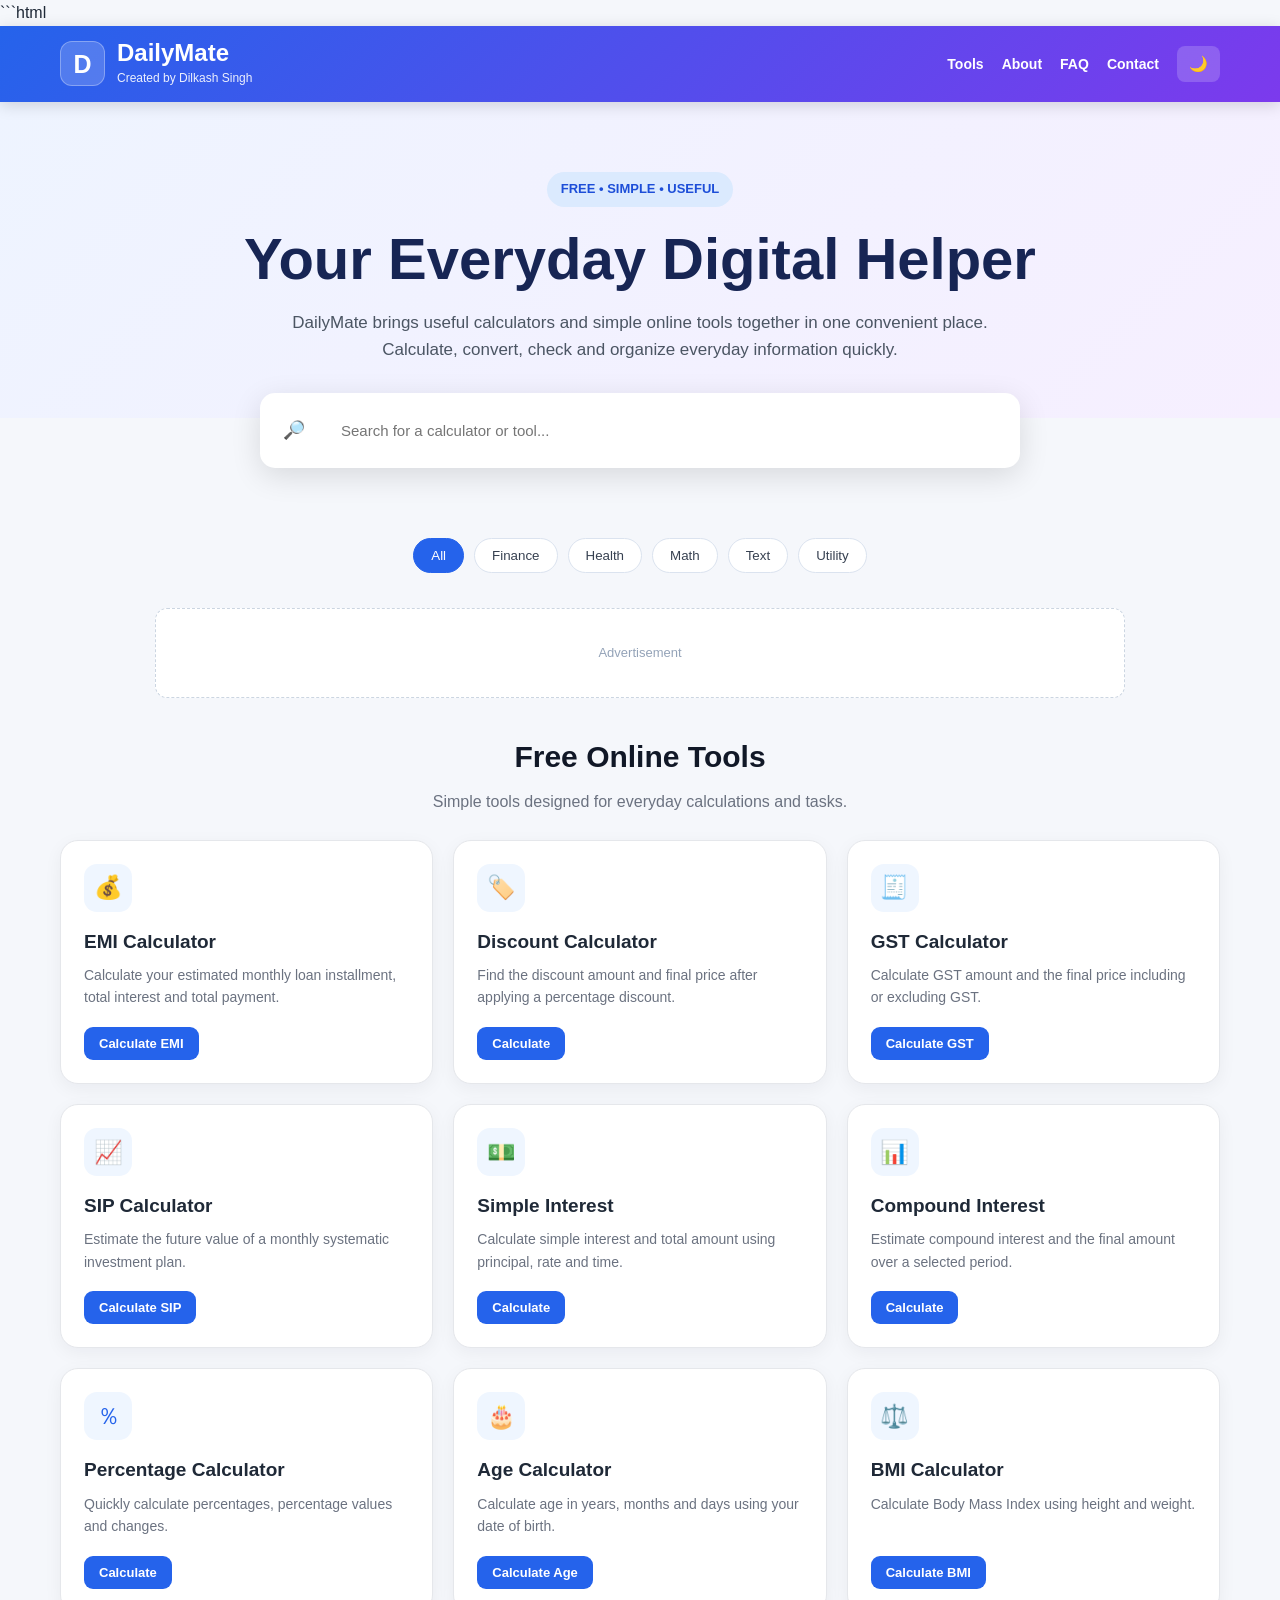
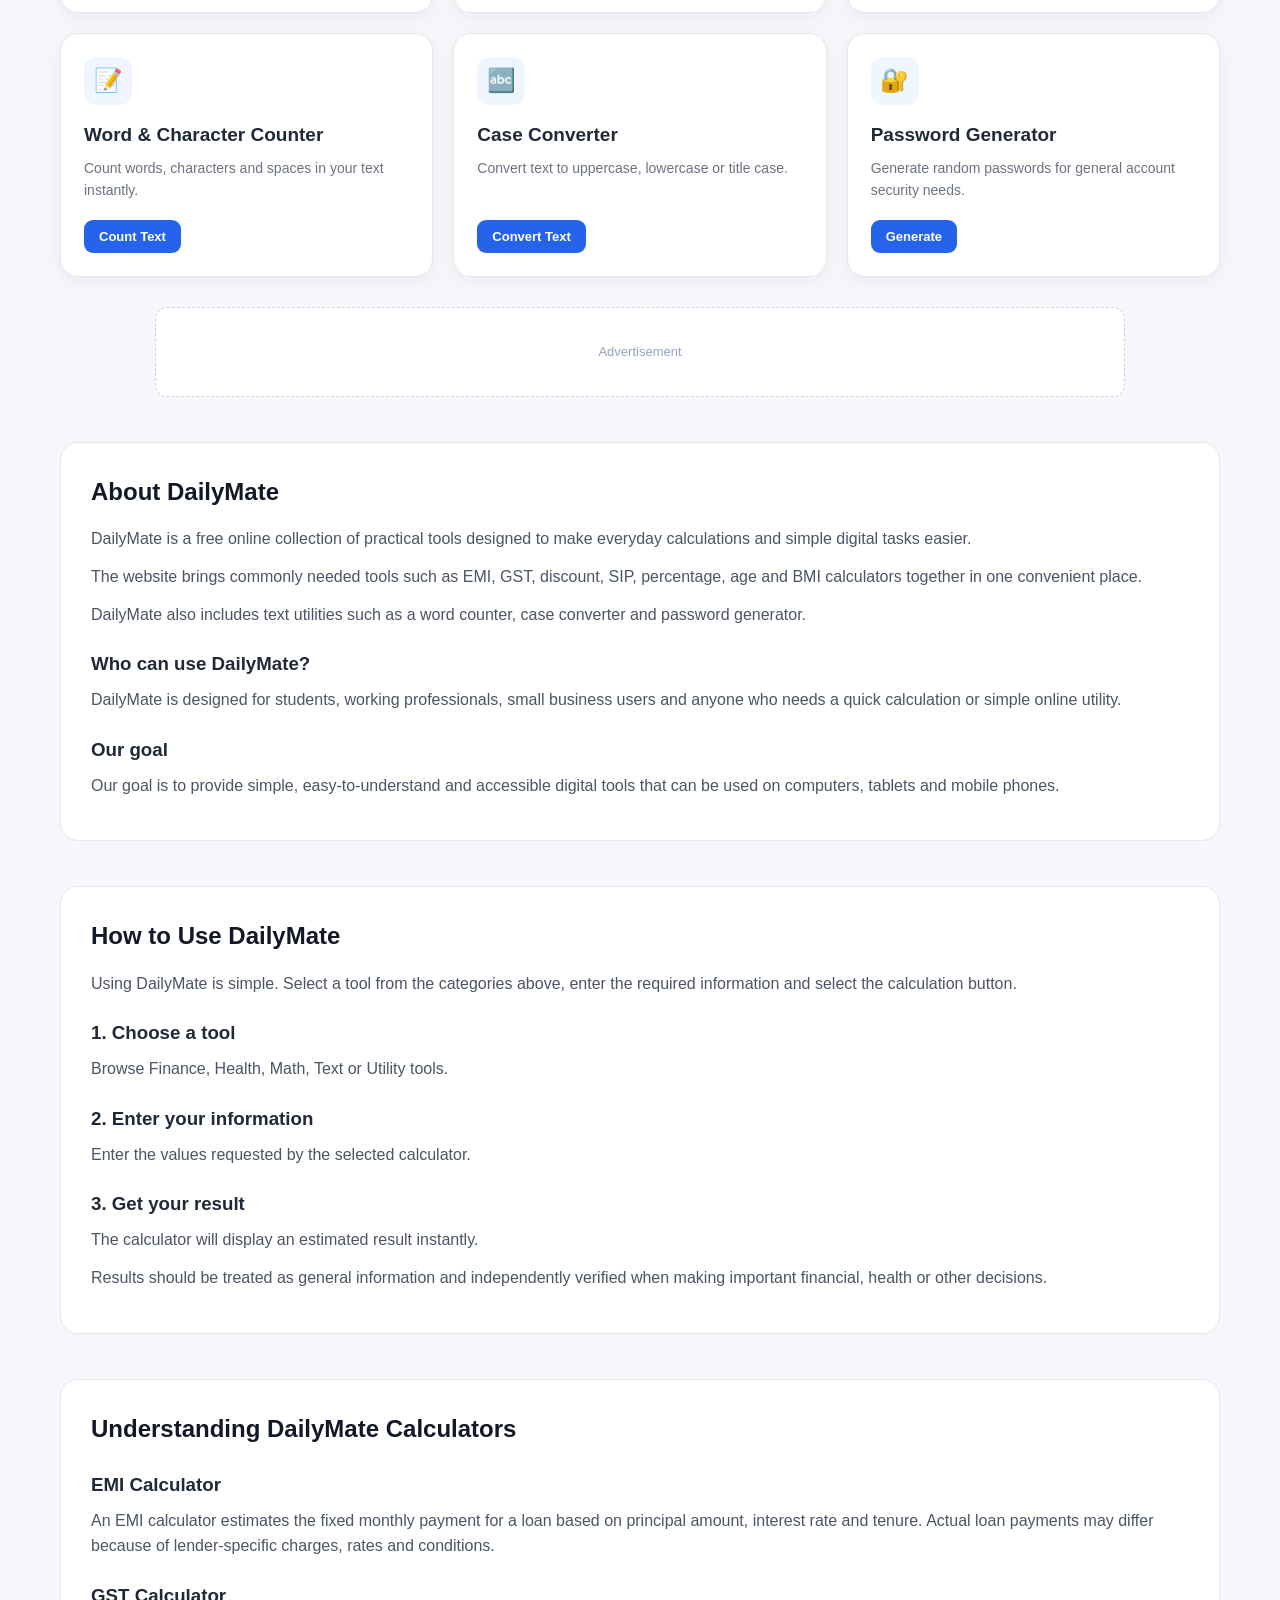
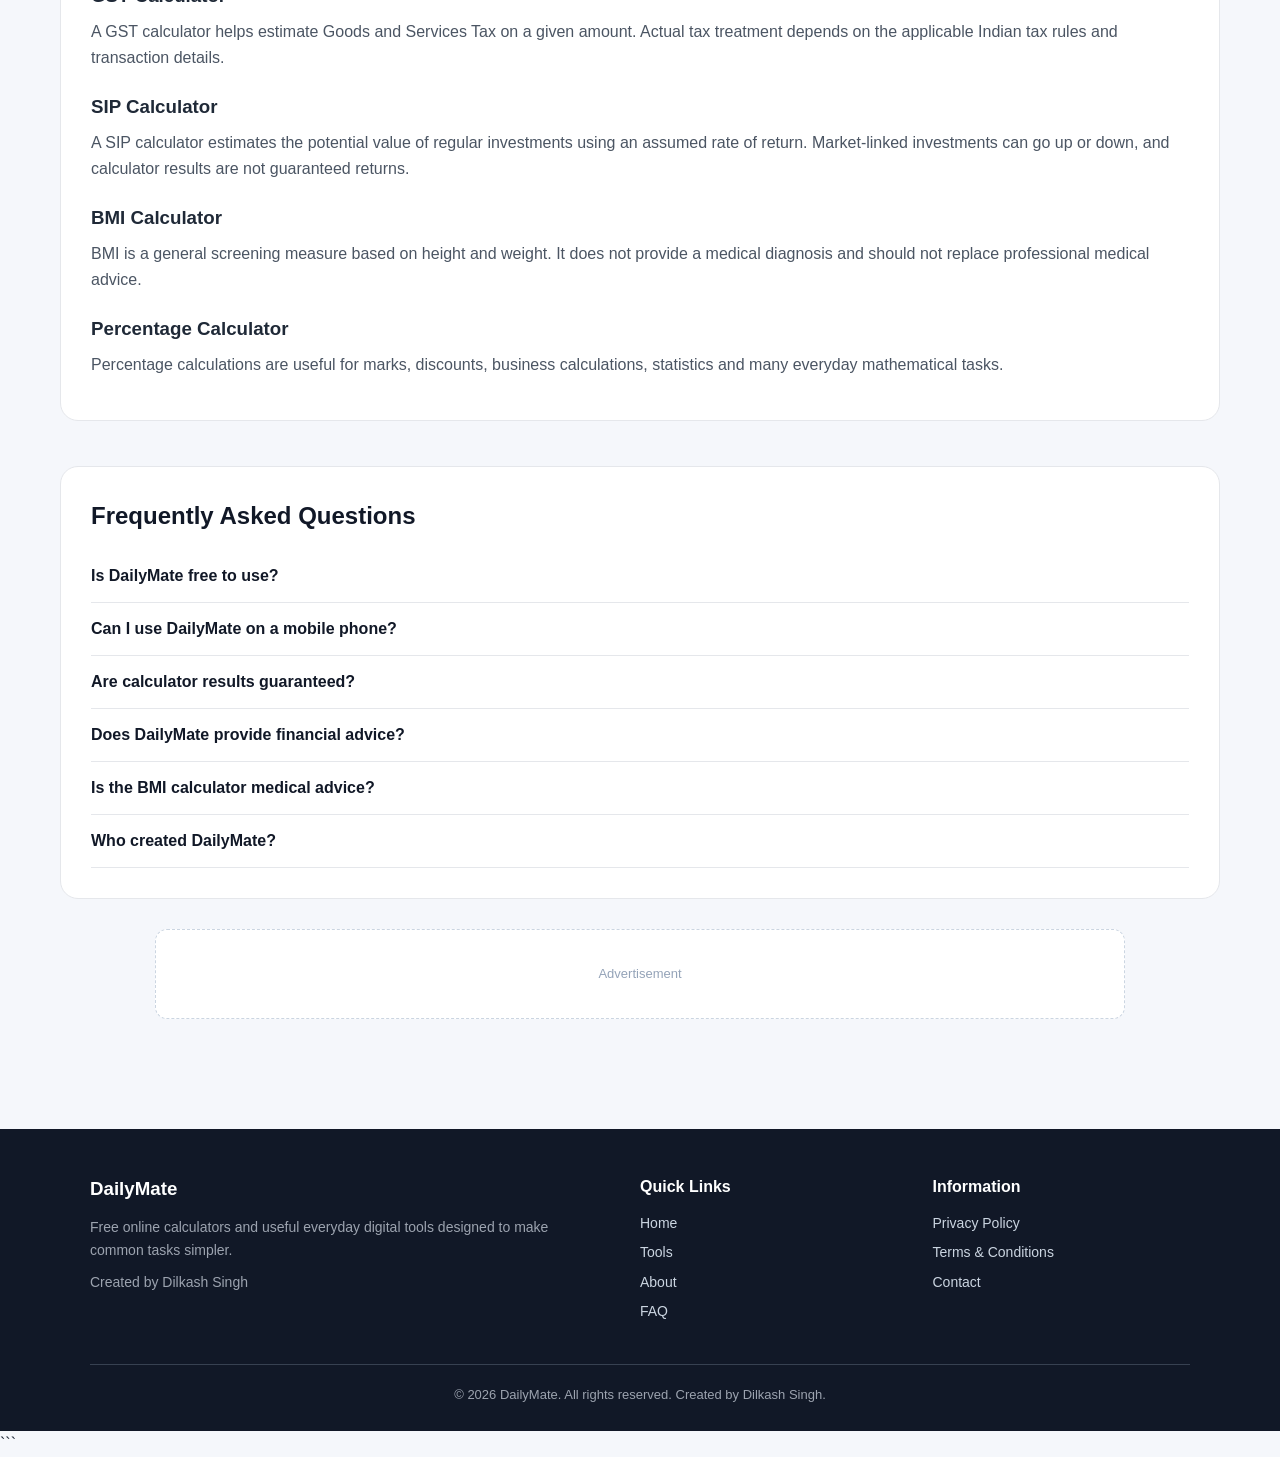
==== commit 6d653edd: "Improve DailyMate SEO and content" ====
--- a/index.html
+++ b/index.html
@@ -6,13 +6,13 @@
 
     <meta name="viewport" content="width=device-width, initial-scale=1.0">
 
-    <title>DailyMate - Free Everyday Tools & Calculators</title>
+    <title>DailyMate - Free Online Calculators & Everyday Tools</title>
 
     <meta name="description"
-          content="DailyMate provides free everyday online tools and calculators including EMI, GST, SIP, discount, percentage, age, BMI, interest, text and password tools.">
+          content="DailyMate provides free online calculators and everyday tools including EMI, GST, SIP, percentage, age, BMI, interest, text and password calculators.">
 
     <meta name="keywords"
-          content="free online calculators, EMI calculator, GST calculator, SIP calculator, discount calculator, percentage calculator, age calculator, BMI calculator, interest calculator, word counter, password generator">
+          content="free online calculators, EMI calculator, GST calculator, SIP calculator, BMI calculator, age calculator, percentage calculator, discount calculator, interest calculator, text tools, password generator">
 
     <meta name="author" content="Dilkash Singh">
 
@@ -21,28 +21,25 @@
     <link rel="canonical"
           href="https://dilkash2011.github.io/Dailymate/">
 
+    <link rel="icon" type="image/svg+xml" href="favicon.svg">
+
     <!-- Open Graph -->
     <meta property="og:title"
-          content="DailyMate - Free Everyday Tools & Calculators">
+          content="DailyMate - Free Online Calculators & Everyday Tools">
 
     <meta property="og:description"
-          content="Useful free calculators and everyday digital tools in one simple website.">
+          content="Free calculators and useful everyday digital tools for students, professionals and everyone.">
 
     <meta property="og:type" content="website">
 
     <meta property="og:url"
           content="https://dilkash2011.github.io/Dailymate/">
 
-    <meta property="og:site_name" content="DailyMate">
-
-    <link rel="icon" type="image/svg+xml" href="favicon.svg">
-
     <style>
-
         * {
-            box-sizing: border-box;
             margin: 0;
             padding: 0;
+            box-sizing: border-box;
         }
 
         html {
@@ -57,12 +54,19 @@
             transition: 0.3s;
         }
 
-        body.dark {
-            background: #111827;
-            color: #f3f4f6;
-        }
-
-        /* HEADER */
+        a {
+            text-decoration: none;
+            color: inherit;
+        }
+
+        button,
+        input,
+        textarea,
+        select {
+            font-family: inherit;
+        }
+
+        /* ================= HEADER ================= */
 
         header {
             position: sticky;
@@ -73,13 +77,13 @@
             box-shadow: 0 3px 15px rgba(0,0,0,0.15);
         }
 
-        .header-inner {
+        .header-container {
             max-width: 1200px;
             margin: auto;
             padding: 14px 20px;
             display: flex;
+            align-items: center;
             justify-content: space-between;
-            align-items: center;
             gap: 20px;
         }
 
@@ -89,462 +93,650 @@
             gap: 12px;
         }
 
-        .brand img {
-            width: 46px;
-            height: 46px;
+        .brand-logo {
+            width: 45px;
+            height: 45px;
             border-radius: 12px;
-            background: white;
-            padding: 4px;
+            background: rgba(255,255,255,0.18);
+            display: flex;
+            align-items: center;
+            justify-content: center;
+            font-size: 25px;
+            font-weight: bold;
+            border: 1px solid rgba(255,255,255,0.3);
         }
 
         .brand-text h1 {
             font-size: 24px;
+            line-height: 1.1;
         }
 
         .creator {
             font-size: 12px;
             opacity: 0.9;
+            margin-top: 3px;
         }
 
         nav {
             display: flex;
             align-items: center;
-            gap: 8px;
-        }
-
-        nav a,
+            gap: 18px;
+            flex-wrap: wrap;
+        }
+
+        nav a {
+            font-size: 14px;
+            font-weight: 600;
+            transition: 0.2s;
+        }
+
+        nav a:hover {
+            opacity: 0.75;
+        }
+
         .theme-btn {
+            border: none;
+            background: rgba(255,255,255,0.18);
             color: white;
-            text-decoration: none;
-            border: none;
-            background: rgba(255,255,255,0.12);
             padding: 9px 12px;
             border-radius: 8px;
             cursor: pointer;
-            font-size: 14px;
-        }
-
-        nav a:hover,
-        .theme-btn:hover {
-            background: rgba(255,255,255,0.25);
-        }
-
-        /* HERO */
+            font-size: 15px;
+        }
+
+        /* ================= HERO ================= */
 
         .hero {
-            background: linear-gradient(135deg, #eff6ff, #f5f3ff);
+            background: linear-gradient(135deg, #eef4ff, #f6efff);
+            padding: 70px 20px 55px;
             text-align: center;
-            padding: 65px 20px 50px;
-        }
-
-        body.dark .hero {
-            background: linear-gradient(135deg, #172554, #2e1065);
+        }
+
+        .hero-content {
+            max-width: 900px;
+            margin: auto;
         }
 
         .hero h2 {
-            font-size: 42px;
-            margin-bottom: 15px;
+            font-size: clamp(34px, 6vw, 58px);
+            color: #172554;
+            margin-bottom: 18px;
+            line-height: 1.1;
         }
 
         .hero p {
-            max-width: 750px;
+            max-width: 700px;
             margin: auto;
+            color: #4b5563;
+            font-size: 17px;
+        }
+
+        .hero-badge {
+            display: inline-block;
+            background: #dbeafe;
+            color: #1d4ed8;
+            padding: 7px 14px;
+            border-radius: 30px;
+            font-size: 13px;
+            font-weight: bold;
+            margin-bottom: 20px;
+        }
+
+        /* ================= SEARCH ================= */
+
+        .search-section {
+            max-width: 800px;
+            margin: -25px auto 30px;
+            padding: 0 20px;
+            position: relative;
+            z-index: 10;
+        }
+
+        .search-box {
+            background: white;
+            padding: 10px;
+            border-radius: 15px;
+            box-shadow: 0 8px 30px rgba(0,0,0,0.12);
+            display: flex;
+            gap: 10px;
+        }
+
+        .search-box input {
+            flex: 1;
+            border: none;
+            outline: none;
+            padding: 13px;
+            font-size: 15px;
+        }
+
+        .search-icon {
+            padding: 13px;
             font-size: 18px;
-            color: #4b5563;
-        }
-
-        body.dark .hero p {
-            color: #d1d5db;
-        }
-
-        /* SEARCH */
-
-        .search-box {
-            max-width: 700px;
-            margin: 30px auto 0;
-        }
-
-        .search-box input {
-            width: 100%;
-            padding: 16px 20px;
-            border: 1px solid #d1d5db;
-            border-radius: 14px;
-            font-size: 16px;
-            outline: none;
-        }
-
-        body.dark .search-box input {
-            background: #1f2937;
-            color: white;
-            border-color: #374151;
-        }
-
-        /* CONTAINER */
+        }
+
+        /* ================= CONTAINER ================= */
 
         .container {
             max-width: 1200px;
             margin: auto;
-            padding: 35px 20px;
-        }
-
-        /* CATEGORY */
+            padding: 20px;
+        }
+
+        .section-title {
+            text-align: center;
+            margin: 35px 0 25px;
+        }
+
+        .section-title h2 {
+            font-size: 30px;
+            color: #111827;
+            margin-bottom: 8px;
+        }
+
+        .section-title p {
+            color: #6b7280;
+        }
+
+        /* ================= CATEGORIES ================= */
 
         .categories {
             display: flex;
-            flex-wrap: wrap;
             justify-content: center;
             gap: 10px;
-            margin-bottom: 30px;
+            flex-wrap: wrap;
+            margin: 20px 0 35px;
         }
 
         .category-btn {
-            border: none;
-            padding: 10px 17px;
-            border-radius: 20px;
-            background: #e5e7eb;
+            border: 1px solid #dbe3ef;
+            background: white;
+            color: #374151;
+            padding: 9px 17px;
+            border-radius: 25px;
             cursor: pointer;
-            font-weight: bold;
-        }
-
-        .category-btn.active,
-        .category-btn:hover {
+            transition: 0.2s;
+        }
+
+        .category-btn:hover,
+        .category-btn.active {
             background: #2563eb;
             color: white;
-        }
-
-        body.dark .category-btn {
-            background: #374151;
-            color: white;
-        }
-
-        /* AD */
+            border-color: #2563eb;
+        }
+
+        /* ================= AD PLACEHOLDER ================= */
 
         .ad-box {
-            border: 2px dashed #cbd5e1;
+            max-width: 970px;
             min-height: 90px;
+            margin: 30px auto;
+            border: 1px dashed #cbd5e1;
+            border-radius: 12px;
+            background: #ffffff;
             display: flex;
+            align-items: center;
             justify-content: center;
-            align-items: center;
-            margin: 25px 0;
-            border-radius: 12px;
-            color: #64748b;
-            background: white;
-        }
-
-        body.dark .ad-box {
-            background: #1f2937;
-            border-color: #4b5563;
-        }
-
-        /* TOOL GRID */
+            color: #94a3b8;
+            font-size: 13px;
+        }
+
+        /* ================= TOOL GRID ================= */
 
         .tools-grid {
             display: grid;
-            grid-template-columns: repeat(auto-fit, minmax(250px, 1fr));
+            grid-template-columns: repeat(3, 1fr);
             gap: 20px;
         }
 
         .tool-card {
             background: white;
-            padding: 25px;
-            border-radius: 16px;
-            box-shadow: 0 5px 20px rgba(0,0,0,0.07);
+            border-radius: 18px;
+            padding: 23px;
+            border: 1px solid #e5e7eb;
+            box-shadow: 0 5px 18px rgba(15,23,42,0.05);
             transition: transform 0.2s, box-shadow 0.2s;
         }
 
         .tool-card:hover {
             transform: translateY(-4px);
-            box-shadow: 0 10px 25px rgba(0,0,0,0.12);
-        }
-
-        body.dark .tool-card,
-        body.dark .calculator,
-        body.dark .info-section,
-        body.dark .faq-item {
-            background: #1f2937;
+            box-shadow: 0 12px 28px rgba(15,23,42,0.10);
         }
 
         .tool-icon {
-            font-size: 34px;
-            margin-bottom: 10px;
+            width: 48px;
+            height: 48px;
+            border-radius: 13px;
+            background: #eff6ff;
+            color: #2563eb;
+            display: flex;
+            align-items: center;
+            justify-content: center;
+            font-size: 23px;
+            margin-bottom: 15px;
         }
 
         .tool-card h3 {
-            margin-bottom: 8px;
+            margin-bottom: 7px;
+            font-size: 19px;
         }
 
         .tool-card p {
             color: #6b7280;
             font-size: 14px;
+            min-height: 48px;
+        }
+
+        .tool-button {
+            display: inline-block;
+            margin-top: 15px;
+            padding: 9px 15px;
+            background: #2563eb;
+            color: white;
+            border-radius: 9px;
+            font-size: 13px;
+            font-weight: bold;
+            cursor: pointer;
+            border: none;
+        }
+
+        /* ================= CALCULATOR AREA ================= */
+
+        .calculator-section {
+            margin-top: 40px;
+            display: none;
+        }
+
+        .calculator-section.active {
+            display: block;
+        }
+
+        .calculator-box {
+            max-width: 720px;
+            margin: auto;
+            background: white;
+            border-radius: 18px;
+            padding: 28px;
+            border: 1px solid #e5e7eb;
+            box-shadow: 0 8px 25px rgba(15,23,42,0.07);
+        }
+
+        .calculator-box h2 {
+            margin-bottom: 8px;
+        }
+
+        .calculator-description {
+            color: #6b7280;
+            margin-bottom: 20px;
+        }
+
+        .form-group {
             margin-bottom: 15px;
         }
 
-        body.dark .tool-card p {
-            color: #d1d5db;
-        }
-
-        .tool-card button,
+        .form-group label {
+            display: block;
+            margin-bottom: 6px;
+            font-weight: bold;
+            font-size: 14px;
+        }
+
+        .form-group input,
+        .form-group textarea,
+        .form-group select {
+            width: 100%;
+            padding: 12px;
+            border: 1px solid #d1d5db;
+            border-radius: 9px;
+            outline: none;
+        }
+
+        .form-group input:focus,
+        .form-group textarea:focus,
+        .form-group select:focus {
+            border-color: #2563eb;
+        }
+
         .calculate-btn {
             width: 100%;
             border: none;
+            background: linear-gradient(135deg, #2563eb, #7c3aed);
+            color: white;
+            padding: 13px;
+            border-radius: 9px;
+            font-size: 15px;
+            font-weight: bold;
+            cursor: pointer;
+            margin-top: 5px;
+        }
+
+        .result {
+            margin-top: 18px;
+            background: #eff6ff;
+            border-radius: 10px;
+            padding: 15px;
+            color: #1e3a8a;
+            font-weight: bold;
+            display: none;
+        }
+
+        /* ================= CONTENT ================= */
+
+        .content-section {
+            background: white;
+            border-radius: 18px;
+            padding: 30px;
+            margin-top: 45px;
+            border: 1px solid #e5e7eb;
+        }
+
+        .content-section h2 {
+            margin-bottom: 15px;
+            color: #111827;
+        }
+
+        .content-section h3 {
+            margin-top: 22px;
+            margin-bottom: 8px;
+        }
+
+        .content-section p {
+            color: #4b5563;
+            margin-bottom: 12px;
+        }
+
+        .content-section ul {
+            padding-left: 22px;
+            color: #4b5563;
+        }
+
+        /* ================= FAQ ================= */
+
+        .faq-item {
+            border-bottom: 1px solid #e5e7eb;
+            padding: 17px 0;
+        }
+
+        .faq-question {
+            width: 100%;
+            background: none;
+            border: none;
+            text-align: left;
+            font-size: 16px;
+            font-weight: bold;
+            cursor: pointer;
+            color: #111827;
+            padding: 0;
+        }
+
+        .faq-answer {
+            display: none;
+            color: #6b7280;
+            margin-top: 10px;
+            font-size: 14px;
+        }
+
+        .faq-item.open .faq-answer {
+            display: block;
+        }
+
+        /* ================= FOOTER ================= */
+
+        footer {
+            margin-top: 60px;
+            background: #111827;
+            color: #d1d5db;
+            padding: 45px 20px 25px;
+        }
+
+        .footer-grid {
+            max-width: 1100px;
+            margin: auto;
+            display: grid;
+            grid-template-columns: 2fr 1fr 1fr;
+            gap: 35px;
+        }
+
+        footer h3,
+        footer h4 {
+            color: white;
+            margin-bottom: 12px;
+        }
+
+        footer p {
+            font-size: 14px;
+            color: #9ca3af;
+        }
+
+        footer a {
+            display: block;
+            font-size: 14px;
+            margin: 7px 0;
+            color: #cbd5e1;
+        }
+
+        footer a:hover {
+            color: white;
+        }
+
+        .copyright {
+            max-width: 1100px;
+            margin: 35px auto 0;
+            padding-top: 20px;
+            border-top: 1px solid #374151;
+            text-align: center;
+            font-size: 13px;
+            color: #9ca3af;
+        }
+
+        /* ================= DARK MODE ================= */
+
+        body.dark {
+            background: #0f172a;
+            color: #e5e7eb;
+        }
+
+        body.dark .hero {
+            background: linear-gradient(135deg, #111827, #1e1b4b);
+        }
+
+        body.dark .hero h2,
+        body.dark .section-title h2,
+        body.dark .content-section h2,
+        body.dark .tool-card h3,
+        body.dark .calculator-box h2 {
+            color: #f8fafc;
+        }
+
+        body.dark .hero p,
+        body.dark .section-title p,
+        body.dark .content-section p,
+        body.dark .content-section ul,
+        body.dark .calculator-description,
+        body.dark .tool-card p {
+            color: #cbd5e1;
+        }
+
+        body.dark .search-box,
+        body.dark .tool-card,
+        body.dark .calculator-box,
+        body.dark .content-section,
+        body.dark .ad-box {
+            background: #1e293b;
+            border-color: #334155;
+        }
+
+        body.dark .search-box input,
+        body.dark .form-group input,
+        body.dark .form-group textarea,
+        body.dark .form-group select {
+            background: #0f172a;
+            color: white;
+            border-color: #475569;
+        }
+
+        body.dark .category-btn {
+            background: #1e293b;
+            color: #e5e7eb;
+            border-color: #475569;
+        }
+
+        body.dark .category-btn.active {
             background: #2563eb;
             color: white;
-            padding: 11px;
-            border-radius: 8px;
-            cursor: pointer;
-            font-weight: bold;
-        }
-
-        .tool-card button:hover,
-        .calculate-btn:hover {
-            background: #1d4ed8;
-        }
-
-        /* CALCULATOR */
-
-        .calculator {
-            background: white;
-            margin-top: 35px;
-            padding: 30px;
-            border-radius: 16px;
-            box-shadow: 0 5px 20px rgba(0,0,0,0.06);
-        }
-
-        .calculator h2 {
-            margin-bottom: 20px;
-        }
-
-        .form-grid {
-            display: grid;
-            grid-template-columns: repeat(auto-fit, minmax(220px, 1fr));
-            gap: 15px;
-        }
-
-        label {
-            display: block;
-            font-weight: bold;
-            margin-bottom: 6px;
-        }
-
-        input,
-        select,
-        textarea {
-            width: 100%;
-            padding: 12px;
-            border: 1px solid #d1d5db;
-            border-radius: 8px;
-            font-size: 15px;
-        }
-
-        body.dark input,
-        body.dark select,
-        body.dark textarea {
-            background: #111827;
-            color: white;
-            border-color: #4b5563;
-        }
-
-        .result {
-            margin-top: 20px;
-            padding: 18px;
-            border-radius: 10px;
-            background: #eff6ff;
-            font-weight: bold;
-        }
-
-        body.dark .result {
-            background: #172554;
-        }
-
-        /* INFO */
-
-        .info-section {
-            background: white;
-            margin-top: 35px;
-            padding: 35px;
-            border-radius: 16px;
-            box-shadow: 0 5px 20px rgba(0,0,0,0.05);
-        }
-
-        .info-section h2 {
-            margin-bottom: 15px;
-        }
-
-        .info-section h3 {
-            margin-top: 20px;
-            margin-bottom: 7px;
-        }
-
-        .info-section p {
-            margin-bottom: 10px;
-        }
-
-        /* FAQ */
-
-        .faq-item {
-            background: white;
-            margin-top: 12px;
-            padding: 18px;
-            border-radius: 10px;
-        }
-
-        .faq-item h3 {
-            font-size: 17px;
-            margin-bottom: 7px;
-        }
-
-        /* FOOTER */
-
-        footer {
-            margin-top: 50px;
-            background: #111827;
-            color: #d1d5db;
-            padding: 35px 20px;
-            text-align: center;
-        }
-
-        footer a {
-            color: #93c5fd;
-            text-decoration: none;
-            margin: 0 8px;
-        }
-
-        footer a:hover {
-            text-decoration: underline;
-        }
-
-        .footer-links {
-            margin: 15px 0;
-        }
-
-        /* HIDDEN */
-
-        .hidden {
-            display: none !important;
-        }
-
-        /* MOBILE */
-
-        @media (max-width: 700px) {
-
-            .header-inner {
-                flex-direction: column;
-                align-items: flex-start;
+        }
+
+        body.dark .faq-question {
+            color: #f8fafc;
+        }
+
+        body.dark .faq-item {
+            border-color: #334155;
+        }
+
+        /* ================= RESPONSIVE ================= */
+
+        @media (max-width: 900px) {
+            .tools-grid {
+                grid-template-columns: repeat(2, 1fr);
             }
 
+            .footer-grid {
+                grid-template-columns: 1fr 1fr;
+            }
+
             nav {
-                width: 100%;
-                flex-wrap: wrap;
+                gap: 10px;
             }
-
-            nav a,
-            .theme-btn {
-                font-size: 12px;
+        }
+
+        @media (max-width: 650px) {
+            .header-container {
+                padding: 11px 14px;
             }
 
+            .brand-text h1 {
+                font-size: 20px;
+            }
+
+            .creator {
+                font-size: 11px;
+            }
+
+            nav {
+                display: none;
+            }
+
             .hero {
-                padding: 45px 15px;
+                padding: 50px 18px 45px;
             }
 
             .hero h2 {
-                font-size: 30px;
+                font-size: 37px;
             }
 
             .hero p {
-                font-size: 16px;
+                font-size: 15px;
             }
 
-            .container {
-                padding: 25px 15px;
+            .tools-grid {
+                grid-template-columns: 1fr;
             }
 
-            .calculator,
-            .info-section {
-                padding: 22px;
+            .footer-grid {
+                grid-template-columns: 1fr;
             }
 
-            .creator {
-                display: block;
+            .calculator-box,
+            .content-section {
+                padding: 20px;
             }
         }
-
     </style>
 </head>
 
 <body>
 
-<!-- HEADER -->
+<!-- ================= HEADER ================= -->
 
 <header>
-
-    <div class="header-inner">
-
-        <div class="brand">
-
-            <img src="dailymate-logo.svg"
-                 alt="DailyMate Logo">
+    <div class="header-container">
+
+        <a href="#" class="brand">
+
+            <div class="brand-logo">
+                D
+            </div>
 
             <div class="brand-text">
-
                 <h1>DailyMate</h1>
-
-                <div class="creator">
-                    Created by Dilkash Singh
-                </div>
-
+                <div class="creator">Created by Dilkash Singh</div>
             </div>
 
-        </div>
+        </a>
 
         <nav>
-
             <a href="#tools">Tools</a>
-
             <a href="#about">About</a>
-
             <a href="#faq">FAQ</a>
-
             <a href="contact.html">Contact</a>
 
             <button class="theme-btn"
-                    onclick="toggleDarkMode()">
+                    onclick="toggleDarkMode()"
+                    aria-label="Toggle dark mode">
                 🌙
             </button>
-
         </nav>
 
     </div>
-
 </header>
 
 
-<!-- HERO -->
+<!-- ================= HERO ================= -->
 
 <section class="hero">
 
-    <h2>Your Everyday Digital Helper</h2>
-
-    <p>
-        Free, simple and useful online calculators and tools
-        for everyday life, finance, health, maths and text tasks.
-    </p>
+    <div class="hero-content">
+
+        <span class="hero-badge">
+            FREE • SIMPLE • USEFUL
+        </span>
+
+        <h2>Your Everyday Digital Helper</h2>
+
+        <p>
+            DailyMate brings useful calculators and simple online tools
+            together in one convenient place. Calculate, convert, check
+            and organize everyday information quickly.
+        </p>
+
+    </div>
+
+</section>
+
+
+<!-- ================= SEARCH ================= -->
+
+<div class="search-section">
 
     <div class="search-box">
 
+        <span class="search-icon">🔎</span>
+
         <input
-            type="text"
+            type="search"
             id="searchInput"
             placeholder="Search for a calculator or tool..."
-            oninput="searchTools()">
+            oninput="searchTools()"
+        >
 
     </div>
 
-</section>
-
-
-<div class="container">
-
-    <!-- CATEGORIES -->
+</div>
+
+
+<main class="container">
+
+    <!-- ================= CATEGORIES ================= -->
 
     <div class="categories">
 
@@ -581,583 +773,672 @@
     </div>
 
 
-    <!-- AD PLACEHOLDER -->
+    <!-- ================= AD AREA ================= -->
 
     <div class="ad-box">
         Advertisement
     </div>
 
 
-    <!-- TOOLS -->
+    <!-- ================= TOOLS ================= -->
 
     <section id="tools">
 
-        <div class="tools-grid">
-
-            <div class="tool-card"
-                 data-category="finance"
-                 data-name="emi loan calculator">
+        <div class="section-title">
+
+            <h2>Free Online Tools</h2>
+
+            <p>
+                Simple tools designed for everyday calculations and tasks.
+            </p>
+
+        </div>
+
+
+        <div class="tools-grid" id="toolsGrid">
+
+            <!-- EMI -->
+
+            <article class="tool-card"
+                     data-category="finance"
+                     data-name="emi loan monthly installment">
 
                 <div class="tool-icon">💰</div>
 
                 <h3>EMI Calculator</h3>
 
                 <p>
-                    Calculate monthly loan EMI,
-                    total interest and payment.
+                    Calculate your estimated monthly loan installment,
+                    total interest and total payment.
                 </p>
 
-                <button onclick="showCalculator('emi')">
-                    Use Calculator
+                <button class="tool-button"
+                        onclick="showCalculator('emi')">
+                    Calculate EMI
                 </button>
 
-            </div>
-
-
-            <div class="tool-card"
-                 data-category="finance"
-                 data-name="discount calculator">
+            </article>
+
+
+            <!-- Discount -->
+
+            <article class="tool-card"
+                     data-category="finance"
+                     data-name="discount calculator">
 
                 <div class="tool-icon">🏷️</div>
 
                 <h3>Discount Calculator</h3>
 
                 <p>
-                    Calculate discount amount
-                    and final price.
+                    Find the discount amount and final price after
+                    applying a percentage discount.
                 </p>
 
-                <button onclick="showCalculator('discount')">
-                    Use Calculator
+                <button class="tool-button"
+                        onclick="showCalculator('discount')">
+                    Calculate
                 </button>
 
-            </div>
-
-
-            <div class="tool-card"
-                 data-category="finance"
-                 data-name="gst calculator">
+            </article>
+
+
+            <!-- GST -->
+
+            <article class="tool-card"
+                     data-category="finance"
+                     data-name="gst tax calculator">
 
                 <div class="tool-icon">🧾</div>
 
                 <h3>GST Calculator</h3>
 
                 <p>
-                    Calculate GST amount and
-                    final price.
+                    Calculate GST amount and the final price including
+                    or excluding GST.
                 </p>
 
-                <button onclick="showCalculator('gst')">
-                    Use Calculator
+                <button class="tool-button"
+                        onclick="showCalculator('gst')">
+                    Calculate GST
                 </button>
 
-            </div>
-
-
-            <div class="tool-card"
-                 data-category="finance"
-                 data-name="sip calculator">
+            </article>
+
+
+            <!-- SIP -->
+
+            <article class="tool-card"
+                     data-category="finance"
+                     data-name="sip investment calculator">
 
                 <div class="tool-icon">📈</div>
 
                 <h3>SIP Calculator</h3>
 
                 <p>
-                    Estimate SIP investment
-                    returns and future value.
+                    Estimate the future value of a monthly systematic
+                    investment plan.
                 </p>
 
-                <button onclick="showCalculator('sip')">
-                    Use Calculator
+                <button class="tool-button"
+                        onclick="showCalculator('sip')">
+                    Calculate SIP
                 </button>
 
-            </div>
-
-
-            <div class="tool-card"
-                 data-category="finance"
-                 data-name="simple interest calculator">
+            </article>
+
+
+            <!-- Simple Interest -->
+
+            <article class="tool-card"
+                     data-category="finance"
+                     data-name="simple interest calculator">
 
                 <div class="tool-icon">💵</div>
 
                 <h3>Simple Interest</h3>
 
                 <p>
-                    Calculate simple interest
-                    and total amount.
+                    Calculate simple interest and total amount using
+                    principal, rate and time.
                 </p>
 
-                <button onclick="showCalculator('si')">
-                    Use Calculator
+                <button class="tool-button"
+                        onclick="showCalculator('si')">
+                    Calculate
                 </button>
 
-            </div>
-
-
-            <div class="tool-card"
-                 data-category="finance"
-                 data-name="compound interest calculator">
+            </article>
+
+
+            <!-- Compound Interest -->
+
+            <article class="tool-card"
+                     data-category="finance"
+                     data-name="compound interest calculator">
 
                 <div class="tool-icon">📊</div>
 
                 <h3>Compound Interest</h3>
 
                 <p>
-                    Calculate compound interest
-                    and final amount.
+                    Estimate compound interest and the final amount
+                    over a selected period.
                 </p>
 
-                <button onclick="showCalculator('ci')">
-                    Use Calculator
+                <button class="tool-button"
+                        onclick="showCalculator('ci')">
+                    Calculate
                 </button>
 
-            </div>
-
-
-            <div class="tool-card"
-                 data-category="math"
-                 data-name="percentage calculator">
-
-                <div class="tool-icon">%</div>
+            </article>
+
+
+            <!-- Percentage -->
+
+            <article class="tool-card"
+                     data-category="math"
+                     data-name="percentage calculator">
+
+                <div class="tool-icon">％</div>
 
                 <h3>Percentage Calculator</h3>
 
                 <p>
-                    Quickly calculate percentages
-                    and percentage values.
+                    Quickly calculate percentages, percentage values
+                    and changes.
                 </p>
 
-                <button onclick="showCalculator('percentage')">
-                    Use Calculator
+                <button class="tool-button"
+                        onclick="showCalculator('percentage')">
+                    Calculate
                 </button>
 
-            </div>
-
-
-            <div class="tool-card"
-                 data-category="health"
-                 data-name="age calculator">
+            </article>
+
+
+            <!-- Age -->
+
+            <article class="tool-card"
+                     data-category="health"
+                     data-name="age calculator date">
 
                 <div class="tool-icon">🎂</div>
 
                 <h3>Age Calculator</h3>
 
                 <p>
-                    Calculate your exact age
-                    from date of birth.
+                    Calculate age in years, months and days using
+                    your date of birth.
                 </p>
 
-                <button onclick="showCalculator('age')">
-                    Use Calculator
+                <button class="tool-button"
+                        onclick="showCalculator('age')">
+                    Calculate Age
                 </button>
 
-            </div>
-
-
-            <div class="tool-card"
-                 data-category="health"
-                 data-name="bmi calculator">
+            </article>
+
+
+            <!-- BMI -->
+
+            <article class="tool-card"
+                     data-category="health"
+                     data-name="bmi body mass index">
 
                 <div class="tool-icon">⚖️</div>
 
                 <h3>BMI Calculator</h3>
 
                 <p>
-                    Calculate Body Mass Index
-                    using height and weight.
+                    Calculate Body Mass Index using height and weight.
                 </p>
 
-                <button onclick="showCalculator('bmi')">
-                    Use Calculator
+                <button class="tool-button"
+                        onclick="showCalculator('bmi')">
+                    Calculate BMI
                 </button>
 
-            </div>
-
-
-            <div class="tool-card"
-                 data-category="text"
-                 data-name="word character counter">
+            </article>
+
+
+            <!-- Word Counter -->
+
+            <article class="tool-card"
+                     data-category="text"
+                     data-name="word character counter">
 
                 <div class="tool-icon">📝</div>
 
                 <h3>Word & Character Counter</h3>
 
                 <p>
-                    Count words, characters,
-                    sentences and paragraphs.
+                    Count words, characters and spaces in your text
+                    instantly.
                 </p>
 
-                <button onclick="showCalculator('counter')">
-                    Use Tool
+                <button class="tool-button"
+                        onclick="showCalculator('words')">
+                    Count Text
                 </button>
 
-            </div>
-
-
-            <div class="tool-card"
-                 data-category="text"
-                 data-name="case converter">
+            </article>
+
+
+            <!-- Case Converter -->
+
+            <article class="tool-card"
+                     data-category="text"
+                     data-name="case converter uppercase lowercase">
 
                 <div class="tool-icon">🔤</div>
 
                 <h3>Case Converter</h3>
 
                 <p>
-                    Convert text to uppercase,
-                    lowercase and title case.
+                    Convert text to uppercase, lowercase or title case.
                 </p>
 
-                <button onclick="showCalculator('case')">
-                    Use Tool
+                <button class="tool-button"
+                        onclick="showCalculator('case')">
+                    Convert Text
                 </button>
 
-            </div>
-
-
-            <div class="tool-card"
-                 data-category="utility"
-                 data-name="password generator">
+            </article>
+
+
+            <!-- Password -->
+
+            <article class="tool-card"
+                     data-category="utility"
+                     data-name="password generator secure password">
 
                 <div class="tool-icon">🔐</div>
 
                 <h3>Password Generator</h3>
 
                 <p>
-                    Generate a random password
-                    with customizable length.
+                    Generate random passwords for general account
+                    security needs.
                 </p>
 
-                <button onclick="showCalculator('password')">
-                    Use Tool
+                <button class="tool-button"
+                        onclick="showCalculator('password')">
+                    Generate
                 </button>
 
-            </div>
+            </article>
 
         </div>
 
     </section>
 
 
-    <!-- CALCULATORS -->
+    <!-- ================= CALCULATORS ================= -->
 
     <section id="calculatorArea">
 
 
         <!-- EMI -->
 
-        <div class="calculator hidden" id="emi">
-
-            <h2>EMI Calculator</h2>
-
-            <div class="form-grid">
-
-                <div>
+        <div class="calculator-section" id="calc-emi">
+
+            <div class="calculator-box">
+
+                <h2>EMI Calculator</h2>
+
+                <p class="calculator-description">
+                    Enter the loan amount, annual interest rate and
+                    loan tenure to estimate your monthly EMI.
+                </p>
+
+                <div class="form-group">
                     <label>Loan Amount</label>
-                    <input type="number" id="loanAmount"
+                    <input type="number" id="emiPrincipal"
                            placeholder="Example: 500000">
                 </div>
 
-                <div>
+                <div class="form-group">
                     <label>Annual Interest Rate (%)</label>
-                    <input type="number" id="loanRate"
+                    <input type="number" id="emiRate"
                            placeholder="Example: 8.5">
                 </div>
 
-                <div>
+                <div class="form-group">
                     <label>Loan Tenure (Years)</label>
-                    <input type="number" id="loanYears"
+                    <input type="number" id="emiYears"
                            placeholder="Example: 5">
                 </div>
 
+                <button class="calculate-btn"
+                        onclick="calculateEMI()">
+                    Calculate EMI
+                </button>
+
+                <div class="result" id="emiResult"></div>
+
             </div>
 
-            <br>
-
-            <button class="calculate-btn"
-                    onclick="calculateEMI()">
-                Calculate EMI
-            </button>
-
-            <div class="result" id="emiResult"></div>
-
         </div>
 
 
         <!-- DISCOUNT -->
 
-        <div class="calculator hidden" id="discount">
-
-            <h2>Discount Calculator</h2>
-
-            <div class="form-grid">
-
-                <div>
+        <div class="calculator-section" id="calc-discount">
+
+            <div class="calculator-box">
+
+                <h2>Discount Calculator</h2>
+
+                <p class="calculator-description">
+                    Find the discount amount and final price.
+                </p>
+
+                <div class="form-group">
                     <label>Original Price</label>
-                    <input type="number" id="originalPrice">
+                    <input type="number" id="discountPrice">
                 </div>
 
-                <div>
+                <div class="form-group">
                     <label>Discount (%)</label>
-                    <input type="number" id="discountRate">
+                    <input type="number" id="discountPercent">
                 </div>
 
+                <button class="calculate-btn"
+                        onclick="calculateDiscount()">
+                    Calculate Discount
+                </button>
+
+                <div class="result" id="discountResult"></div>
+
             </div>
 
-            <br>
-
-            <button class="calculate-btn"
-                    onclick="calculateDiscount()">
-                Calculate
-            </button>
-
-            <div class="result" id="discountResult"></div>
-
         </div>
 
 
         <!-- GST -->
 
-        <div class="calculator hidden" id="gst">
-
-            <h2>GST Calculator</h2>
-
-            <div class="form-grid">
-
-                <div>
+        <div class="calculator-section" id="calc-gst">
+
+            <div class="calculator-box">
+
+                <h2>GST Calculator</h2>
+
+                <p class="calculator-description">
+                    Calculate GST amount and final price.
+                </p>
+
+                <div class="form-group">
                     <label>Amount</label>
                     <input type="number" id="gstAmount">
                 </div>
 
-                <div>
+                <div class="form-group">
                     <label>GST Rate (%)</label>
                     <input type="number" id="gstRate"
                            placeholder="Example: 18">
                 </div>
 
+                <button class="calculate-btn"
+                        onclick="calculateGST()">
+                    Calculate GST
+                </button>
+
+                <div class="result" id="gstResult"></div>
+
             </div>
 
-            <br>
-
-            <button class="calculate-btn"
-                    onclick="calculateGST()">
-                Calculate GST
-            </button>
-
-            <div class="result" id="gstResult"></div>
-
         </div>
 
 
         <!-- SIP -->
 
-        <div class="calculator hidden" id="sip">
-
-            <h2>SIP Calculator</h2>
-
-            <div class="form-grid">
-
-                <div>
+        <div class="calculator-section" id="calc-sip">
+
+            <div class="calculator-box">
+
+                <h2>SIP Calculator</h2>
+
+                <p class="calculator-description">
+                    Estimate the potential future value of monthly SIP
+                    investments. This is an estimate, not a guarantee.
+                </p>
+
+                <div class="form-group">
                     <label>Monthly Investment</label>
-                    <input type="number" id="sipAmount">
+                    <input type="number" id="sipMonthly">
                 </div>
 
-                <div>
+                <div class="form-group">
                     <label>Expected Annual Return (%)</label>
-                    <input type="number" id="sipRate">
+                    <input type="number" id="sipRate"
+                           placeholder="Example: 12">
                 </div>
 
-                <div>
+                <div class="form-group">
                     <label>Investment Period (Years)</label>
                     <input type="number" id="sipYears">
                 </div>
 
+                <button class="calculate-btn"
+                        onclick="calculateSIP()">
+                    Calculate SIP
+                </button>
+
+                <div class="result" id="sipResult"></div>
+
             </div>
 
-            <br>
-
-            <button class="calculate-btn"
-                    onclick="calculateSIP()">
-                Calculate SIP
-            </button>
-
-            <div class="result" id="sipResult"></div>
-
         </div>
 
 
-        <!-- SI -->
-
-        <div class="calculator hidden" id="si">
-
-            <h2>Simple Interest Calculator</h2>
-
-            <div class="form-grid">
-
-                <div>
+        <!-- SIMPLE INTEREST -->
+
+        <div class="calculator-section" id="calc-si">
+
+            <div class="calculator-box">
+
+                <h2>Simple Interest Calculator</h2>
+
+                <p class="calculator-description">
+                    Formula: SI = Principal × Rate × Time / 100.
+                </p>
+
+                <div class="form-group">
                     <label>Principal</label>
                     <input type="number" id="siPrincipal">
                 </div>
 
-                <div>
+                <div class="form-group">
                     <label>Rate (%)</label>
                     <input type="number" id="siRate">
                 </div>
 
-                <div>
+                <div class="form-group">
                     <label>Time (Years)</label>
                     <input type="number" id="siTime">
                 </div>
 
+                <button class="calculate-btn"
+                        onclick="calculateSI()">
+                    Calculate
+                </button>
+
+                <div class="result" id="siResult"></div>
+
             </div>
 
-            <br>
-
-            <button class="calculate-btn"
-                    onclick="calculateSI()">
-                Calculate
-            </button>
-
-            <div class="result" id="siResult"></div>
-
         </div>
 
 
-        <!-- CI -->
-
-        <div class="calculator hidden" id="ci">
-
-            <h2>Compound Interest Calculator</h2>
-
-            <div class="form-grid">
-
-                <div>
+        <!-- COMPOUND INTEREST -->
+
+        <div class="calculator-section" id="calc-ci">
+
+            <div class="calculator-box">
+
+                <h2>Compound Interest Calculator</h2>
+
+                <p class="calculator-description">
+                    Calculate an estimated compound amount using
+                    principal, annual rate and time.
+                </p>
+
+                <div class="form-group">
                     <label>Principal</label>
                     <input type="number" id="ciPrincipal">
                 </div>
 
-                <div>
-                    <label>Rate (%)</label>
+                <div class="form-group">
+                    <label>Annual Rate (%)</label>
                     <input type="number" id="ciRate">
                 </div>
 
-                <div>
+                <div class="form-group">
                     <label>Time (Years)</label>
                     <input type="number" id="ciTime">
                 </div>
 
+                <button class="calculate-btn"
+                        onclick="calculateCI()">
+                    Calculate
+                </button>
+
+                <div class="result" id="ciResult"></div>
+
             </div>
 
-            <br>
-
-            <button class="calculate-btn"
-                    onclick="calculateCI()">
-                Calculate
-            </button>
-
-            <div class="result" id="ciResult"></div>
-
         </div>
 
 
         <!-- PERCENTAGE -->
 
-        <div class="calculator hidden" id="percentage">
-
-            <h2>Percentage Calculator</h2>
-
-            <div class="form-grid">
-
-                <div>
-                    <label>Percentage (%)</label>
+        <div class="calculator-section" id="calc-percentage">
+
+            <div class="calculator-box">
+
+                <h2>Percentage Calculator</h2>
+
+                <p class="calculator-description">
+                    Find what percentage one number is of another.
+                </p>
+
+                <div class="form-group">
+                    <label>Value</label>
                     <input type="number" id="percentValue">
                 </div>
 
-                <div>
-                    <label>Number</label>
-                    <input type="number" id="percentNumber">
+                <div class="form-group">
+                    <label>Total</label>
+                    <input type="number" id="percentTotal">
                 </div>
 
+                <button class="calculate-btn"
+                        onclick="calculatePercentage()">
+                    Calculate Percentage
+                </button>
+
+                <div class="result" id="percentageResult"></div>
+
             </div>
 
-            <br>
-
-            <button class="calculate-btn"
-                    onclick="calculatePercentage()">
-                Calculate
-            </button>
-
-            <div class="result" id="percentageResult"></div>
-
         </div>
 
 
         <!-- AGE -->
 
-        <div class="calculator hidden" id="age">
-
-            <h2>Age Calculator</h2>
-
-            <label>Date of Birth</label>
-
-            <input type="date" id="birthDate">
-
-            <br><br>
-
-            <button class="calculate-btn"
-                    onclick="calculateAge()">
-                Calculate Age
-            </button>
-
-            <div class="result" id="ageResult"></div>
+        <div class="calculator-section" id="calc-age">
+
+            <div class="calculator-box">
+
+                <h2>Age Calculator</h2>
+
+                <p class="calculator-description">
+                    Enter your date of birth to calculate your current
+                    age.
+                </p>
+
+                <div class="form-group">
+                    <label>Date of Birth</label>
+                    <input type="date" id="birthDate">
+                </div>
+
+                <button class="calculate-btn"
+                        onclick="calculateAge()">
+                    Calculate Age
+                </button>
+
+                <div class="result" id="ageResult"></div>
+
+            </div>
 
         </div>
 
 
         <!-- BMI -->
 
-        <div class="calculator hidden" id="bmi">
-
-            <h2>BMI Calculator</h2>
-
-            <div class="form-grid">
-
-                <div>
+        <div class="calculator-section" id="calc-bmi">
+
+            <div class="calculator-box">
+
+                <h2>BMI Calculator</h2>
+
+                <p class="calculator-description">
+                    Calculate Body Mass Index from height and weight.
+                    Results are for general information only.
+                </p>
+
+                <div class="form-group">
                     <label>Weight (kg)</label>
                     <input type="number" id="bmiWeight">
                 </div>
 
-                <div>
+                <div class="form-group">
                     <label>Height (cm)</label>
                     <input type="number" id="bmiHeight">
                 </div>
 
+                <button class="calculate-btn"
+                        onclick="calculateBMI()">
+                    Calculate BMI
+                </button>
+
+                <div class="result" id="bmiResult"></div>
+
             </div>
 
-            <br>
-
-            <button class="calculate-btn"
-                    onclick="calculateBMI()">
-                Calculate BMI
-            </button>
-
-            <div class="result" id="bmiResult"></div>
-
         </div>
 
 
-        <!-- COUNTER -->
-
-        <div class="calculator hidden" id="counter">
-
-            <h2>Word & Character Counter</h2>
-
-            <textarea id="counterText"
-                      rows="8"
-                      placeholder="Type or paste your text here..."
-                      oninput="updateCounter()"></textarea>
-
-            <div class="result" id="counterResult">
-                Words: 0 | Characters: 0
+        <!-- WORD COUNTER -->
+
+        <div class="calculator-section" id="calc-words">
+
+            <div class="calculator-box">
+
+                <h2>Word & Character Counter</h2>
+
+                <p class="calculator-description">
+                    Enter or paste text below to count words and
+                    characters.
+                </p>
+
+                <div class="form-group">
+                    <label>Your Text</label>
+
+                    <textarea id="wordText"
+                              rows="8"
+                              placeholder="Type or paste your text here..."
+                              oninput="updateWordCount()"></textarea>
+                </div>
+
+                <div class="result"
+                     id="wordResult"
+                     style="display:block;">
+                    Words: 0 | Characters: 0 | Characters without spaces: 0
+                </div>
+
             </div>
 
         </div>
@@ -1165,30 +1446,38 @@
 
         <!-- CASE -->
 
-        <div class="calculator hidden" id="case">
-
-            <h2>Case Converter</h2>
-
-            <textarea id="caseText"
-                      rows="8"
-                      placeholder="Enter your text..."></textarea>
-
-            <br><br>
-
-            <div class="form-grid">
+        <div class="calculator-section" id="calc-case">
+
+            <div class="calculator-box">
+
+                <h2>Case Converter</h2>
+
+                <p class="calculator-description">
+                    Convert your text into different letter cases.
+                </p>
+
+                <div class="form-group">
+
+                    <label>Your Text</label>
+
+                    <textarea id="caseText"
+                              rows="8"
+                              placeholder="Type or paste text..."></textarea>
+
+                </div>
 
                 <button class="calculate-btn"
-                        onclick="convertCase('upper')">
+                        onclick="convertUpper()">
                     UPPERCASE
                 </button>
 
                 <button class="calculate-btn"
-                        onclick="convertCase('lower')">
+                        onclick="convertLower()">
                     lowercase
                 </button>
 
                 <button class="calculate-btn"
-                        onclick="convertCase('title')">
+                        onclick="convertTitle()">
                     Title Case
                 </button>
 
@@ -1199,27 +1488,37 @@
 
         <!-- PASSWORD -->
 
-        <div class="calculator hidden" id="password">
-
-            <h2>Password Generator</h2>
-
-            <label>Password Length</label>
-
-            <input type="number"
-                   id="passwordLength"
-                   value="16"
-                   min="6"
-                   max="50">
-
-            <br><br>
-
-            <button class="calculate-btn"
-                    onclick="generatePassword()">
-                Generate Password
-            </button>
-
-            <div class="result"
-                 id="passwordResult">
+        <div class="calculator-section" id="calc-password">
+
+            <div class="calculator-box">
+
+                <h2>Password Generator</h2>
+
+                <p class="calculator-description">
+                    Generate a random password for general use.
+                    Avoid sharing your generated password with anyone.
+                </p>
+
+                <div class="form-group">
+                    <label>Password Length</label>
+
+                    <input type="number"
+                           id="passwordLength"
+                           value="16"
+                           min="6"
+                           max="50">
+                </div>
+
+                <button class="calculate-btn"
+                        onclick="generatePassword()">
+                    Generate Password
+                </button>
+
+                <div class="result"
+                     id="passwordResult"
+                     style="word-break:break-all;">
+                </div>
+
             </div>
 
         </div>
@@ -1227,335 +1526,378 @@
     </section>
 
 
-    <!-- AD -->
+    <!-- ================= AD ================= -->
 
     <div class="ad-box">
         Advertisement
     </div>
 
 
-    <!-- ABOUT -->
-
-    <section class="info-section" id="about">
+    <!-- ================= ABOUT ================= -->
+
+    <section class="content-section" id="about">
 
         <h2>About DailyMate</h2>
 
         <p>
-            DailyMate is a free online platform created to make
-            everyday calculations and simple digital tasks easier.
+            DailyMate is a free online collection of practical tools
+            designed to make everyday calculations and simple digital
+            tasks easier.
         </p>
 
         <p>
-            Instead of searching for different websites for
-            different calculations, DailyMate brings useful
-            everyday tools together in one place.
+            The website brings commonly needed tools such as EMI,
+            GST, discount, SIP, percentage, age and BMI calculators
+            together in one convenient place.
         </p>
 
-        <h3>Our Goal</h3>
-
         <p>
-            Our goal is to provide simple, fast and easy-to-use
-            tools that work directly in your browser.
+            DailyMate also includes text utilities such as a word
+            counter, case converter and password generator.
         </p>
 
-        <h3>Created By</h3>
+        <h3>Who can use DailyMate?</h3>
 
         <p>
-            DailyMate is created and maintained by
-            <strong>Dilkash Singh</strong>.
+            DailyMate is designed for students, working professionals,
+            small business users and anyone who needs a quick calculation
+            or simple online utility.
         </p>
 
+        <h3>Our goal</h3>
+
+        <p>
+            Our goal is to provide simple, easy-to-understand and
+            accessible digital tools that can be used on computers,
+            tablets and mobile phones.
+        </p>
+
     </section>
 
 
-    <!-- HOW TO USE -->
-
-    <section class="info-section">
+    <!-- ================= HOW TO USE ================= -->
+
+    <section class="content-section">
 
         <h2>How to Use DailyMate</h2>
 
-        <h3>1. Choose a Tool</h3>
-
         <p>
-            Select a calculator or utility from the tools section.
+            Using DailyMate is simple. Select a tool from the categories
+            above, enter the required information and select the
+            calculation button.
         </p>
 
-        <h3>2. Enter Your Information</h3>
+        <h3>1. Choose a tool</h3>
 
         <p>
-            Enter the required numbers, dates or text.
+            Browse Finance, Health, Math, Text or Utility tools.
         </p>
 
-        <h3>3. Get Your Result</h3>
+        <h3>2. Enter your information</h3>
 
         <p>
-            Press the calculate button and the result will
-            appear immediately.
+            Enter the values requested by the selected calculator.
         </p>
 
+        <h3>3. Get your result</h3>
+
         <p>
-            DailyMate tools are designed for general informational
-            and educational purposes.
+            The calculator will display an estimated result instantly.
         </p>
 
+        <p>
+            Results should be treated as general information and
+            independently verified when making important financial,
+            health or other decisions.
+        </p>
+
     </section>
 
 
-    <!-- FAQ -->
-
-    <section class="info-section" id="faq">
+    <!-- ================= CALCULATOR INFORMATION ================= -->
+
+    <section class="content-section">
+
+        <h2>Understanding DailyMate Calculators</h2>
+
+        <h3>EMI Calculator</h3>
+
+        <p>
+            An EMI calculator estimates the fixed monthly payment for
+            a loan based on principal amount, interest rate and tenure.
+            Actual loan payments may differ because of lender-specific
+            charges, rates and conditions.
+        </p>
+
+        <h3>GST Calculator</h3>
+
+        <p>
+            A GST calculator helps estimate Goods and Services Tax on
+            a given amount. Actual tax treatment depends on the
+            applicable Indian tax rules and transaction details.
+        </p>
+
+        <h3>SIP Calculator</h3>
+
+        <p>
+            A SIP calculator estimates the potential value of regular
+            investments using an assumed rate of return. Market-linked
+            investments can go up or down, and calculator results are
+            not guaranteed returns.
+        </p>
+
+        <h3>BMI Calculator</h3>
+
+        <p>
+            BMI is a general screening measure based on height and
+            weight. It does not provide a medical diagnosis and should
+            not replace professional medical advice.
+        </p>
+
+        <h3>Percentage Calculator</h3>
+
+        <p>
+            Percentage calculations are useful for marks, discounts,
+            business calculations, statistics and many everyday
+            mathematical tasks.
+        </p>
+
+    </section>
+
+
+    <!-- ================= FAQ ================= -->
+
+    <section class="content-section" id="faq">
 
         <h2>Frequently Asked Questions</h2>
 
+
         <div class="faq-item">
 
-            <h3>Is DailyMate free?</h3>
+            <button class="faq-question"
+                    onclick="toggleFAQ(this)">
+                Is DailyMate free to use?
+            </button>
+
+            <div class="faq-answer">
+                Yes. DailyMate's basic online calculators and tools are
+                designed to be available free of charge.
+            </div>
+
+        </div>
+
+
+        <div class="faq-item">
+
+            <button class="faq-question"
+                    onclick="toggleFAQ(this)">
+                Can I use DailyMate on a mobile phone?
+            </button>
+
+            <div class="faq-answer">
+                Yes. The website is designed to work on mobile phones,
+                tablets and desktop computers.
+            </div>
+
+        </div>
+
+
+        <div class="faq-item">
+
+            <button class="faq-question"
+                    onclick="toggleFAQ(this)">
+                Are calculator results guaranteed?
+            </button>
+
+            <div class="faq-answer">
+                No. Calculator results are estimates based on the
+                information entered. Important financial, health or
+                business decisions should be independently verified.
+            </div>
+
+        </div>
+
+
+        <div class="faq-item">
+
+            <button class="faq-question"
+                    onclick="toggleFAQ(this)">
+                Does DailyMate provide financial advice?
+            </button>
+
+            <div class="faq-answer">
+                No. Financial calculators are provided for general
+                informational and educational purposes only.
+            </div>
+
+        </div>
+
+
+        <div class="faq-item">
+
+            <button class="faq-question"
+                    onclick="toggleFAQ(this)">
+                Is the BMI calculator medical advice?
+            </button>
+
+            <div class="faq-answer">
+                No. BMI is a general screening measure and should not
+                be considered a medical diagnosis.
+            </div>
+
+        </div>
+
+
+        <div class="faq-item">
+
+            <button class="faq-question"
+                    onclick="toggleFAQ(this)">
+                Who created DailyMate?
+            </button>
+
+            <div class="faq-answer">
+                DailyMate was created by Dilkash Singh.
+            </div>
+
+        </div>
+
+    </section>
+
+
+    <!-- ================= FINAL AD ================= -->
+
+    <div class="ad-box">
+        Advertisement
+    </div>
+
+</main>
+
+
+<!-- ================= FOOTER ================= -->
+
+<footer>
+
+    <div class="footer-grid">
+
+        <div>
+
+            <h3>DailyMate</h3>
 
             <p>
-                Yes. DailyMate's online tools are designed to
-                be freely accessible.
+                Free online calculators and useful everyday digital
+                tools designed to make common tasks simpler.
             </p>
 
+            <p style="margin-top:10px;">
+                Created by Dilkash Singh
+            </p>
+
         </div>
 
-        <div class="faq-item">
-
-            <h3>Do I need to install an app?</h3>
-
-            <p>
-                No. DailyMate works directly through a web browser.
-            </p>
+
+        <div>
+
+            <h4>Quick Links</h4>
+
+            <a href="#">Home</a>
+            <a href="#tools">Tools</a>
+            <a href="#about">About</a>
+            <a href="#faq">FAQ</a>
 
         </div>
 
-        <div class="faq-item">
-
-            <h3>Can I use DailyMate on a mobile phone?</h3>
-
-            <p>
-                Yes. The website is designed to work on
-                smartphones, tablets and computers.
-            </p>
+
+        <div>
+
+            <h4>Information</h4>
+
+            <a href="privacy.html">Privacy Policy</a>
+            <a href="terms.html">Terms & Conditions</a>
+            <a href="contact.html">Contact</a>
 
         </div>
 
-        <div class="faq-item">
-
-            <h3>Are the calculator results guaranteed to be exact?</h3>
-
-            <p>
-                Results are provided for general informational
-                purposes. For important financial, medical or
-                legal decisions, consult a qualified professional.
-            </p>
-
-        </div>
-
-        <div class="faq-item">
-
-            <h3>Does DailyMate store my calculator information?</h3>
-
-            <p>
-                Most calculations are performed directly in your
-                browser. Please review our Privacy Policy for
-                more information.
-            </p>
-
-        </div>
-
-    </section>
-
-</div>
-
-
-<!-- FOOTER -->
-
-<footer>
-
-    <strong>DailyMate</strong>
-
-    <p>
-        Your Everyday Digital Helper
-    </p>
-
-    <div class="footer-links">
-
-        <a href="privacy.html">
-            Privacy Policy
-        </a>
-
-        <a href="terms.html">
-            Terms & Conditions
-        </a>
-
-        <a href="contact.html">
-            Contact
-        </a>
-
     </div>
 
-    <p>
-        © <span id="year"></span>
-        DailyMate. Created by Dilkash Singh.
-    </p>
+
+    <div class="copyright">
+
+        © <span id="year"></span> DailyMate.
+        All rights reserved. Created by Dilkash Singh.
+
+    </div>
 
 </footer>
 
 
 <script>
 
-    /* YEAR */
+    /* ================= YEAR ================= */
 
     document.getElementById("year").textContent =
         new Date().getFullYear();
 
 
-    /* DARK MODE */
-
-    function toggleDarkMode() {
-
-        document.body.classList.toggle("dark");
-
-        localStorage.setItem(
-            "dailyMateDark",
-            document.body.classList.contains("dark")
-        );
-    }
-
-
-    if (localStorage.getItem("dailyMateDark") === "true") {
-
-        document.body.classList.add("dark");
-
-    }
-
-
-    /* SHOW CALCULATOR */
-
-    function showCalculator(id) {
-
-        document.querySelectorAll(".calculator")
-            .forEach(function(box) {
-
-                box.classList.add("hidden");
-
-            });
+    /* ================= SHOW CALCULATOR ================= */
+
+    function showCalculator(name) {
+
+        const sections =
+            document.querySelectorAll(".calculator-section");
+
+        sections.forEach(section => {
+            section.classList.remove("active");
+        });
 
         const selected =
-            document.getElementById(id);
+            document.getElementById("calc-" + name);
 
         if (selected) {
-
-            selected.classList.remove("hidden");
+            selected.classList.add("active");
 
             selected.scrollIntoView({
                 behavior: "smooth",
                 block: "start"
             });
-
         }
 
     }
 
 
-    /* CATEGORY */
-
-    function filterCategory(category, button) {
-
-        document.querySelectorAll(".category-btn")
-            .forEach(function(btn) {
-
-                btn.classList.remove("active");
-
-            });
-
-        button.classList.add("active");
-
-        document.querySelectorAll(".tool-card")
-            .forEach(function(card) {
-
-                if (
-                    category === "all" ||
-                    card.dataset.category === category
-                ) {
-
-                    card.style.display = "block";
-
-                } else {
-
-                    card.style.display = "none";
-
-                }
-
-            });
-
-    }
-
-
-    /* SEARCH */
-
-    function searchTools() {
-
-        const query =
-            document.getElementById("searchInput")
-            .value
-            .toLowerCase()
-            .trim();
-
-        document.querySelectorAll(".tool-card")
-            .forEach(function(card) {
-
-                const name =
-                    card.dataset.name.toLowerCase();
-
-                const text =
-                    card.innerText.toLowerCase();
-
-                if (
-                    name.includes(query) ||
-                    text.includes(query)
-                ) {
-
-                    card.style.display = "block";
-
-                } else {
-
-                    card.style.display = "none";
-
-                }
-
-            });
-
-    }
-
-
-    /* EMI */
+    /* ================= EMI ================= */
 
     function calculateEMI() {
 
         const P =
-            parseFloat(document.getElementById("loanAmount").value);
+            parseFloat(document.getElementById("emiPrincipal").value);
 
         const annualRate =
-            parseFloat(document.getElementById("loanRate").value);
+            parseFloat(document.getElementById("emiRate").value);
 
         const years =
-            parseFloat(document.getElementById("loanYears").value);
-
-        if (!P || !annualRate || !years) {
-
-            document.getElementById("emiResult").innerHTML =
-                "Please enter all values.";
-
+            parseFloat(document.getElementById("emiYears").value);
+
+        const result =
+            document.getElementById("emiResult");
+
+        if (!P || annualRate < 0 || !years) {
+            result.style.display = "block";
+            result.textContent = "Please enter valid values.";
             return;
         }
 
         const r = annualRate / 12 / 100;
         const n = years * 12;
 
-        const emi =
-            P * r * Math.pow(1 + r, n) /
-            (Math.pow(1 + r, n) - 1);
+        let emi;
+
+        if (r === 0) {
+            emi = P / n;
+        } else {
+            emi =
+                P * r * Math.pow(1 + r, n) /
+                (Math.pow(1 + r, n) - 1);
+        }
 
         const total =
             emi * n;
@@ -1563,46 +1905,51 @@
         const interest =
             total - P;
 
-        document.getElementById("emiResult").innerHTML =
+        result.style.display = "block";
+
+        result.innerHTML =
             "Monthly EMI: ₹" + emi.toFixed(2) +
-            "<br>Total Payment: ₹" + total.toFixed(2) +
-            "<br>Total Interest: ₹" + interest.toFixed(2);
+            "<br>Total Interest: ₹" + interest.toFixed(2) +
+            "<br>Total Payment: ₹" + total.toFixed(2);
 
     }
 
 
-    /* DISCOUNT */
+    /* ================= DISCOUNT ================= */
 
     function calculateDiscount() {
 
         const price =
-            parseFloat(document.getElementById("originalPrice").value);
-
-        const rate =
-            parseFloat(document.getElementById("discountRate").value);
-
-        if (!price || rate < 0) {
-
-            document.getElementById("discountResult").innerHTML =
-                "Please enter valid values.";
-
+            parseFloat(document.getElementById("discountPrice").value);
+
+        const percent =
+            parseFloat(document.getElementById("discountPercent").value);
+
+        const result =
+            document.getElementById("discountResult");
+
+        if (!price || percent < 0) {
+            result.style.display = "block";
+            result.textContent = "Please enter valid values.";
             return;
         }
 
         const discount =
-            price * rate / 100;
+            price * percent / 100;
 
         const finalPrice =
             price - discount;
 
-        document.getElementById("discountResult").innerHTML =
+        result.style.display = "block";
+
+        result.innerHTML =
             "Discount: ₹" + discount.toFixed(2) +
             "<br>Final Price: ₹" + finalPrice.toFixed(2);
 
     }
 
 
-    /* GST */
+    /* ================= GST ================= */
 
     function calculateGST() {
 
@@ -1612,11 +1959,12 @@
         const rate =
             parseFloat(document.getElementById("gstRate").value);
 
+        const result =
+            document.getElementById("gstResult");
+
         if (!amount || rate < 0) {
-
-            document.getElementById("gstResult").innerHTML =
-                "Please enter valid values.";
-
+            result.style.display = "block";
+            result.textContent = "Please enter valid values.";
             return;
         }
 
@@ -1626,19 +1974,21 @@
         const total =
             amount + gst;
 
-        document.getElementById("gstResult").innerHTML =
+        result.style.display = "block";
+
+        result.innerHTML =
             "GST Amount: ₹" + gst.toFixed(2) +
             "<br>Total Amount: ₹" + total.toFixed(2);
 
     }
 
 
-    /* SIP */
+    /* ================= SIP ================= */
 
     function calculateSIP() {
 
         const monthly =
-            parseFloat(document.getElementById("sipAmount").value);
+            parseFloat(document.getElementById("sipMonthly").value);
 
         const annualRate =
             parseFloat(document.getElementById("sipRate").value);
@@ -1646,11 +1996,12 @@
         const years =
             parseFloat(document.getElementById("sipYears").value);
 
-        if (!monthly || !annualRate || !years) {
-
-            document.getElementById("sipResult").innerHTML =
-                "Please enter all values.";
-
+        const result =
+            document.getElementById("sipResult");
+
+        if (!monthly || annualRate < 0 || !years) {
+            result.style.display = "block";
+            result.textContent = "Please enter valid values.";
             return;
         }
 
@@ -1660,344 +2011,498 @@
         const monthlyRate =
             annualRate / 12 / 100;
 
-        const futureValue =
-            monthly *
-            (
-                (Math.pow(1 + monthlyRate, months) - 1) /
-                monthlyRate
-            ) *
-            (1 + monthlyRate);
+        let futureValue;
+
+        if (monthlyRate === 0) {
+            futureValue = monthly * months;
+        } else {
+            futureValue =
+                monthly *
+                (
+                    (Math.pow(1 + monthlyRate, months) - 1)
+                    / monthlyRate
+                ) *
+                (1 + monthlyRate);
+        }
 
         const invested =
             monthly * months;
 
-        const profit =
+        const estimatedReturns =
             futureValue - invested;
 
-        document.getElementById("sipResult").innerHTML =
+        result.style.display = "block";
+
+        result.innerHTML =
             "Invested Amount: ₹" + invested.toFixed(2) +
-            "<br>Estimated Returns: ₹" + profit.toFixed(2) +
-            "<br>Future Value: ₹" + futureValue.toFixed(2);
+            "<br>Estimated Returns: ₹" + estimatedReturns.toFixed(2) +
+            "<br>Estimated Future Value: ₹" + futureValue.toFixed(2);
 
     }
 
 
-    /* SIMPLE INTEREST */
+    /* ================= SIMPLE INTEREST ================= */
 
     function calculateSI() {
 
-        const P =
+        const p =
             parseFloat(document.getElementById("siPrincipal").value);
 
-        const R =
+        const r =
             parseFloat(document.getElementById("siRate").value);
 
-        const T =
+        const t =
             parseFloat(document.getElementById("siTime").value);
 
-        if (!P || !R || !T) {
-
-            document.getElementById("siResult").innerHTML =
-                "Please enter all values.";
-
+        const result =
+            document.getElementById("siResult");
+
+        if (!p || r < 0 || !t) {
+            result.style.display = "block";
+            result.textContent = "Please enter valid values.";
             return;
         }
 
         const interest =
-            (P * R * T) / 100;
+            p * r * t / 100;
 
         const total =
-            P + interest;
-
-        document.getElementById("siResult").innerHTML =
+            p + interest;
+
+        result.style.display = "block";
+
+        result.innerHTML =
             "Simple Interest: ₹" + interest.toFixed(2) +
             "<br>Total Amount: ₹" + total.toFixed(2);
 
     }
 
 
-    /* COMPOUND INTEREST */
+    /* ================= COMPOUND INTEREST ================= */
 
     function calculateCI() {
 
-        const P =
+        const p =
             parseFloat(document.getElementById("ciPrincipal").value);
 
-        const R =
+        const r =
             parseFloat(document.getElementById("ciRate").value);
 
-        const T =
+        const t =
             parseFloat(document.getElementById("ciTime").value);
 
-        if (!P || !R || !T) {
-
-            document.getElementById("ciResult").innerHTML =
-                "Please enter all values.";
-
+        const result =
+            document.getElementById("ciResult");
+
+        if (!p || r < 0 || !t) {
+            result.style.display = "block";
+            result.textContent = "Please enter valid values.";
             return;
         }
 
         const amount =
-            P * Math.pow(1 + R / 100, T);
+            p * Math.pow(1 + r / 100, t);
 
         const interest =
-            amount - P;
-
-        document.getElementById("ciResult").innerHTML =
+            amount - p;
+
+        result.style.display = "block";
+
+        result.innerHTML =
             "Compound Interest: ₹" + interest.toFixed(2) +
             "<br>Total Amount: ₹" + amount.toFixed(2);
 
     }
 
 
-    /* PERCENTAGE */
+    /* ================= PERCENTAGE ================= */
 
     function calculatePercentage() {
 
+        const value =
+            parseFloat(document.getElementById("percentValue").value);
+
+        const total =
+            parseFloat(document.getElementById("percentTotal").value);
+
+        const result =
+            document.getElementById("percentageResult");
+
+        if (!isFinite(value) ||
+            !isFinite(total) ||
+            total === 0) {
+
+            result.style.display = "block";
+            result.textContent = "Please enter valid values.";
+            return;
+        }
+
         const percentage =
-            parseFloat(document.getElementById("percentValue").value);
-
-        const number =
-            parseFloat(document.getElementById("percentNumber").value);
-
-        if (isNaN(percentage) || isNaN(number)) {
-
-            document.getElementById("percentageResult").innerHTML =
-                "Please enter valid values.";
-
+            (value / total) * 100;
+
+        result.style.display = "block";
+
+        result.textContent =
+            value + " is " +
+            percentage.toFixed(2) +
+            "% of " + total;
+
+    }
+
+
+    /* ================= AGE ================= */
+
+    function calculateAge() {
+
+        const input =
+            document.getElementById("birthDate").value;
+
+        const result =
+            document.getElementById("ageResult");
+
+        if (!input) {
+            result.style.display = "block";
+            result.textContent = "Please select your date of birth.";
             return;
         }
 
-        const result =
-            percentage * number / 100;
-
-        document.getElementById("percentageResult").innerHTML =
-            percentage + "% of " +
-            number +
-            " = " +
-            result.toFixed(2);
-
-    }
-
-
-    /* AGE */
-
-    function calculateAge() {
-
         const birth =
-            document.getElementById("birthDate").value;
-
-        if (!birth) {
-
-            document.getElementById("ageResult").innerHTML =
-                "Please select your date of birth.";
-
-            return;
-        }
-
-        const dob =
-            new Date(birth);
+            new Date(input + "T00:00:00");
 
         const today =
             new Date();
 
-        let age =
+        if (birth > today) {
+            result.style.display = "block";
+            result.textContent =
+                "Date of birth cannot be in the future.";
+            return;
+        }
+
+        let years =
             today.getFullYear() -
-            dob.getFullYear();
-
-        const month =
+            birth.getFullYear();
+
+        let months =
             today.getMonth() -
-            dob.getMonth();
-
-        if (
-            month < 0 ||
-            (
-                month === 0 &&
-                today.getDate() < dob.getDate()
-            )
-        ) {
-
-            age--;
-
-        }
-
-        document.getElementById("ageResult").innerHTML =
-            "Your age is approximately " +
-            age +
-            " years.";
+            birth.getMonth();
+
+        let days =
+            today.getDate() -
+            birth.getDate();
+
+        if (days < 0) {
+
+            months--;
+
+            const previousMonth =
+                new Date(
+                    today.getFullYear(),
+                    today.getMonth(),
+                    0
+                );
+
+            days +=
+                previousMonth.getDate();
+        }
+
+        if (months < 0) {
+            years--;
+            months += 12;
+        }
+
+        result.style.display = "block";
+
+        result.innerHTML =
+            "Age: " +
+            years + " years, " +
+            months + " months, " +
+            days + " days.";
 
     }
 
 
-    /* BMI */
+    /* ================= BMI ================= */
 
     function calculateBMI() {
 
         const weight =
             parseFloat(document.getElementById("bmiWeight").value);
 
+        const heightCm =
+            parseFloat(document.getElementById("bmiHeight").value);
+
+        const result =
+            document.getElementById("bmiResult");
+
+        if (!weight || !heightCm || heightCm <= 0) {
+            result.style.display = "block";
+            result.textContent = "Please enter valid values.";
+            return;
+        }
+
         const height =
-            parseFloat(document.getElementById("bmiHeight").value);
-
-        if (!weight || !height) {
-
-            document.getElementById("bmiResult").innerHTML =
-                "Please enter weight and height.";
-
-            return;
-        }
-
-        const meters =
-            height / 100;
+            heightCm / 100;
 
         const bmi =
-            weight / (meters * meters);
-
-        let category = "";
+            weight / (height * height);
+
+        let category;
 
         if (bmi < 18.5) {
-
-            category = "Underweight";
-
+            category = "Underweight range";
         } else if (bmi < 25) {
-
-            category = "Normal range";
-
+            category = "Healthy weight range";
         } else if (bmi < 30) {
-
-            category = "Overweight";
-
+            category = "Overweight range";
         } else {
-
             category = "Obesity range";
-
-        }
-
-        document.getElementById("bmiResult").innerHTML =
+        }
+
+        result.style.display = "block";
+
+        result.innerHTML =
             "BMI: " +
             bmi.toFixed(2) +
             "<br>Category: " +
-            category;
+            category +
+            "<br><small>For general information only.</small>";
 
     }
 
 
-    /* WORD COUNTER */
-
-    function updateCounter() {
+    /* ================= WORD COUNT ================= */
+
+    function updateWordCount() {
 
         const text =
-            document.getElementById("counterText").value;
-
-        const trimmed =
-            text.trim();
+            document.getElementById("wordText").value;
 
         const words =
-            trimmed === ""
-                ? 0
-                : trimmed.split(/\s+/).length;
+            text.trim()
+                ? text.trim().split(/\s+/).length
+                : 0;
 
         const characters =
             text.length;
 
-        const sentences =
-            trimmed === ""
-                ? 0
-                : trimmed.split(/[.!?]+/)
-                    .filter(Boolean).length;
-
-        const paragraphs =
-            trimmed === ""
-                ? 0
-                : trimmed.split(/\n\s*\n/)
-                    .filter(Boolean).length;
-
-        document.getElementById("counterResult").innerHTML =
+        const withoutSpaces =
+            text.replace(/\s/g, "").length;
+
+        document.getElementById("wordResult").innerHTML =
             "Words: " + words +
             " | Characters: " + characters +
-            "<br>Sentences: " + sentences +
-            " | Paragraphs: " + paragraphs;
+            " | Characters without spaces: " +
+            withoutSpaces;
 
     }
 
 
-    /* CASE CONVERTER */
-
-    function convertCase(type) {
-
-        const textarea =
+    /* ================= CASE CONVERTER ================= */
+
+    function convertUpper() {
+
+        const field =
             document.getElementById("caseText");
 
-        let text =
-            textarea.value;
-
-        if (type === "upper") {
-
-            textarea.value =
-                text.toUpperCase();
-
-        }
-
-        if (type === "lower") {
-
-            textarea.value =
-                text.toLowerCase();
-
-        }
-
-        if (type === "title") {
-
-            textarea.value =
-                text.toLowerCase()
-                    .replace(/\b\w/g,
-                    function(char) {
-                        return char.toUpperCase();
-                    });
-
-        }
+        field.value =
+            field.value.toUpperCase();
 
     }
 
 
-    /* PASSWORD */
+    function convertLower() {
+
+        const field =
+            document.getElementById("caseText");
+
+        field.value =
+            field.value.toLowerCase();
+
+    }
+
+
+    function convertTitle() {
+
+        const field =
+            document.getElementById("caseText");
+
+        field.value =
+            field.value
+                .toLowerCase()
+                .replace(/\b\w/g, letter =>
+                    letter.toUpperCase()
+                );
+
+    }
+
+
+    /* ================= PASSWORD ================= */
 
     function generatePassword() {
 
-        let length =
+        const length =
             parseInt(
                 document.getElementById("passwordLength").value
             );
 
-        if (isNaN(length)) {
-
-            length = 16;
-
-        }
-
-        length =
-            Math.max(6, Math.min(50, length));
-
-        const chars =
+        const result =
+            document.getElementById("passwordResult");
+
+        if (!length || length < 6 || length > 50) {
+
+            result.style.display = "block";
+
+            result.textContent =
+                "Choose a password length between 6 and 50.";
+
+            return;
+        }
+
+        const characters =
             "ABCDEFGHIJKLMNOPQRSTUVWXYZ" +
             "abcdefghijklmnopqrstuvwxyz" +
             "0123456789" +
-            "!@#$%^&*()_+";
+            "!@#$%^&*()_+-=[]{}";
 
         let password = "";
 
-        for (let i = 0; i < length; i++) {
-
-            password +=
-                chars.charAt(
-                    Math.floor(
-                        Math.random() * chars.length
-                    )
-                );
-
-        }
-
-        document.getElementById("passwordResult").textContent =
+        const randomValues =
+            new Uint32Array(length);
+
+        if (window.crypto &&
+            window.crypto.getRandomValues) {
+
+            window.crypto.getRandomValues(randomValues);
+
+            for (let i = 0; i < length; i++) {
+                password +=
+                    characters[
+                        randomValues[i] %
+                        characters.length
+                    ];
+            }
+
+        } else {
+
+            for (let i = 0; i < length; i++) {
+                password +=
+                    characters[
+                        Math.floor(
+                            Math.random() *
+                            characters.length
+                        )
+                    ];
+            }
+
+        }
+
+        result.style.display = "block";
+
+        result.textContent =
             password;
+
+    }
+
+
+    /* ================= SEARCH ================= */
+
+    function searchTools() {
+
+        const query =
+            document.getElementById("searchInput")
+                .value
+                .toLowerCase()
+                .trim();
+
+        const cards =
+            document.querySelectorAll(".tool-card");
+
+        cards.forEach(card => {
+
+            const name =
+                card.dataset.name.toLowerCase();
+
+            if (name.includes(query)) {
+                card.style.display = "";
+            } else {
+                card.style.display = "none";
+            }
+
+        });
+
+    }
+
+
+    /* ================= CATEGORY ================= */
+
+    function filterCategory(category, button) {
+
+        document
+            .querySelectorAll(".category-btn")
+            .forEach(btn =>
+                btn.classList.remove("active")
+            );
+
+        button.classList.add("active");
+
+        const cards =
+            document.querySelectorAll(".tool-card");
+
+        cards.forEach(card => {
+
+            if (
+                category === "all" ||
+                card.dataset.category === category
+            ) {
+                card.style.display = "";
+            } else {
+                card.style.display = "none";
+            }
+
+        });
+
+        document.getElementById("searchInput").value = "";
+
+    }
+
+
+    /* ================= FAQ ================= */
+
+    function toggleFAQ(button) {
+
+        const item =
+            button.parentElement;
+
+        item.classList.toggle("open");
+
+    }
+
+
+    /* ================= DARK MODE ================= */
+
+    function toggleDarkMode() {
+
+        document.body.classList.toggle("dark");
+
+        const isDark =
+            document.body.classList.contains("dark");
+
+        localStorage.setItem(
+            "dailymate-dark",
+            isDark ? "yes" : "no"
+        );
+
+    }
+
+
+    /* ================= LOAD DARK MODE ================= */
+
+    if (
+        localStorage.getItem("dailymate-dark") === "yes"
+    ) {
+
+        document.body.classList.add("dark");
 
     }
 
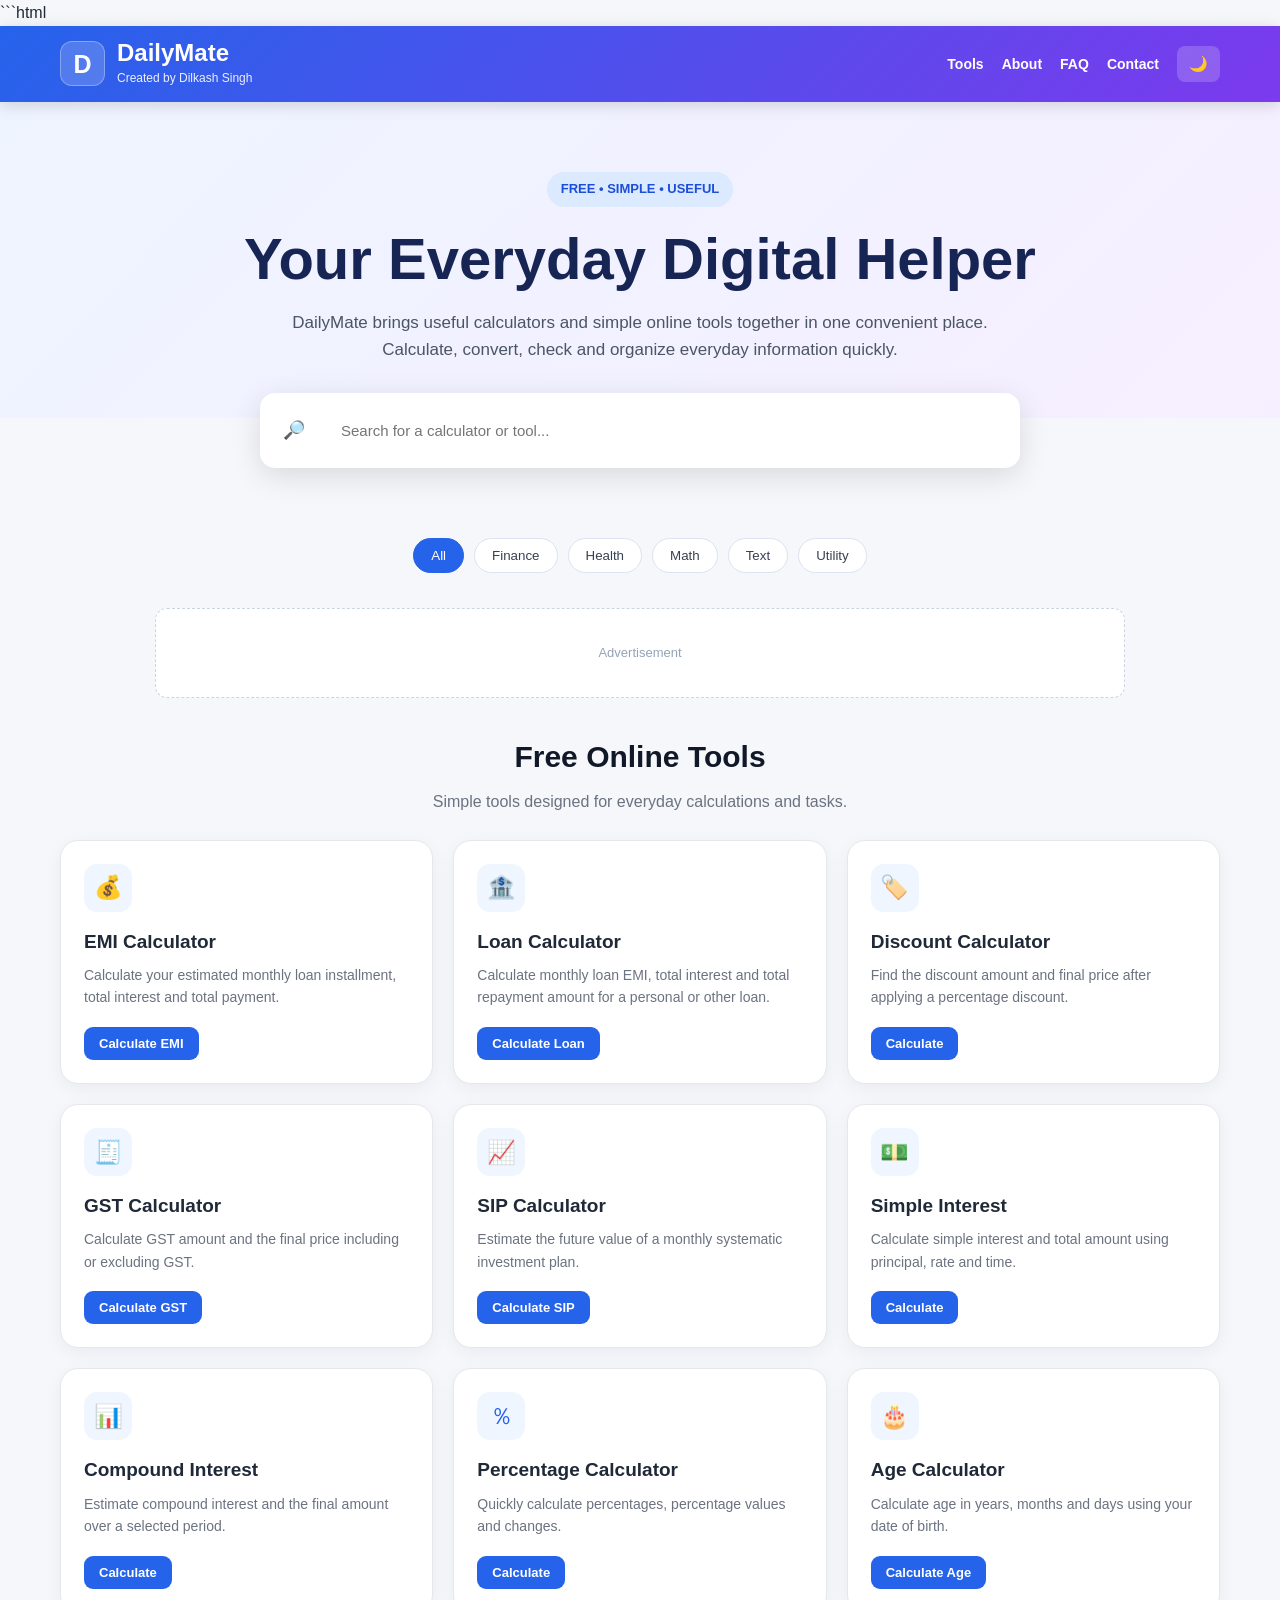
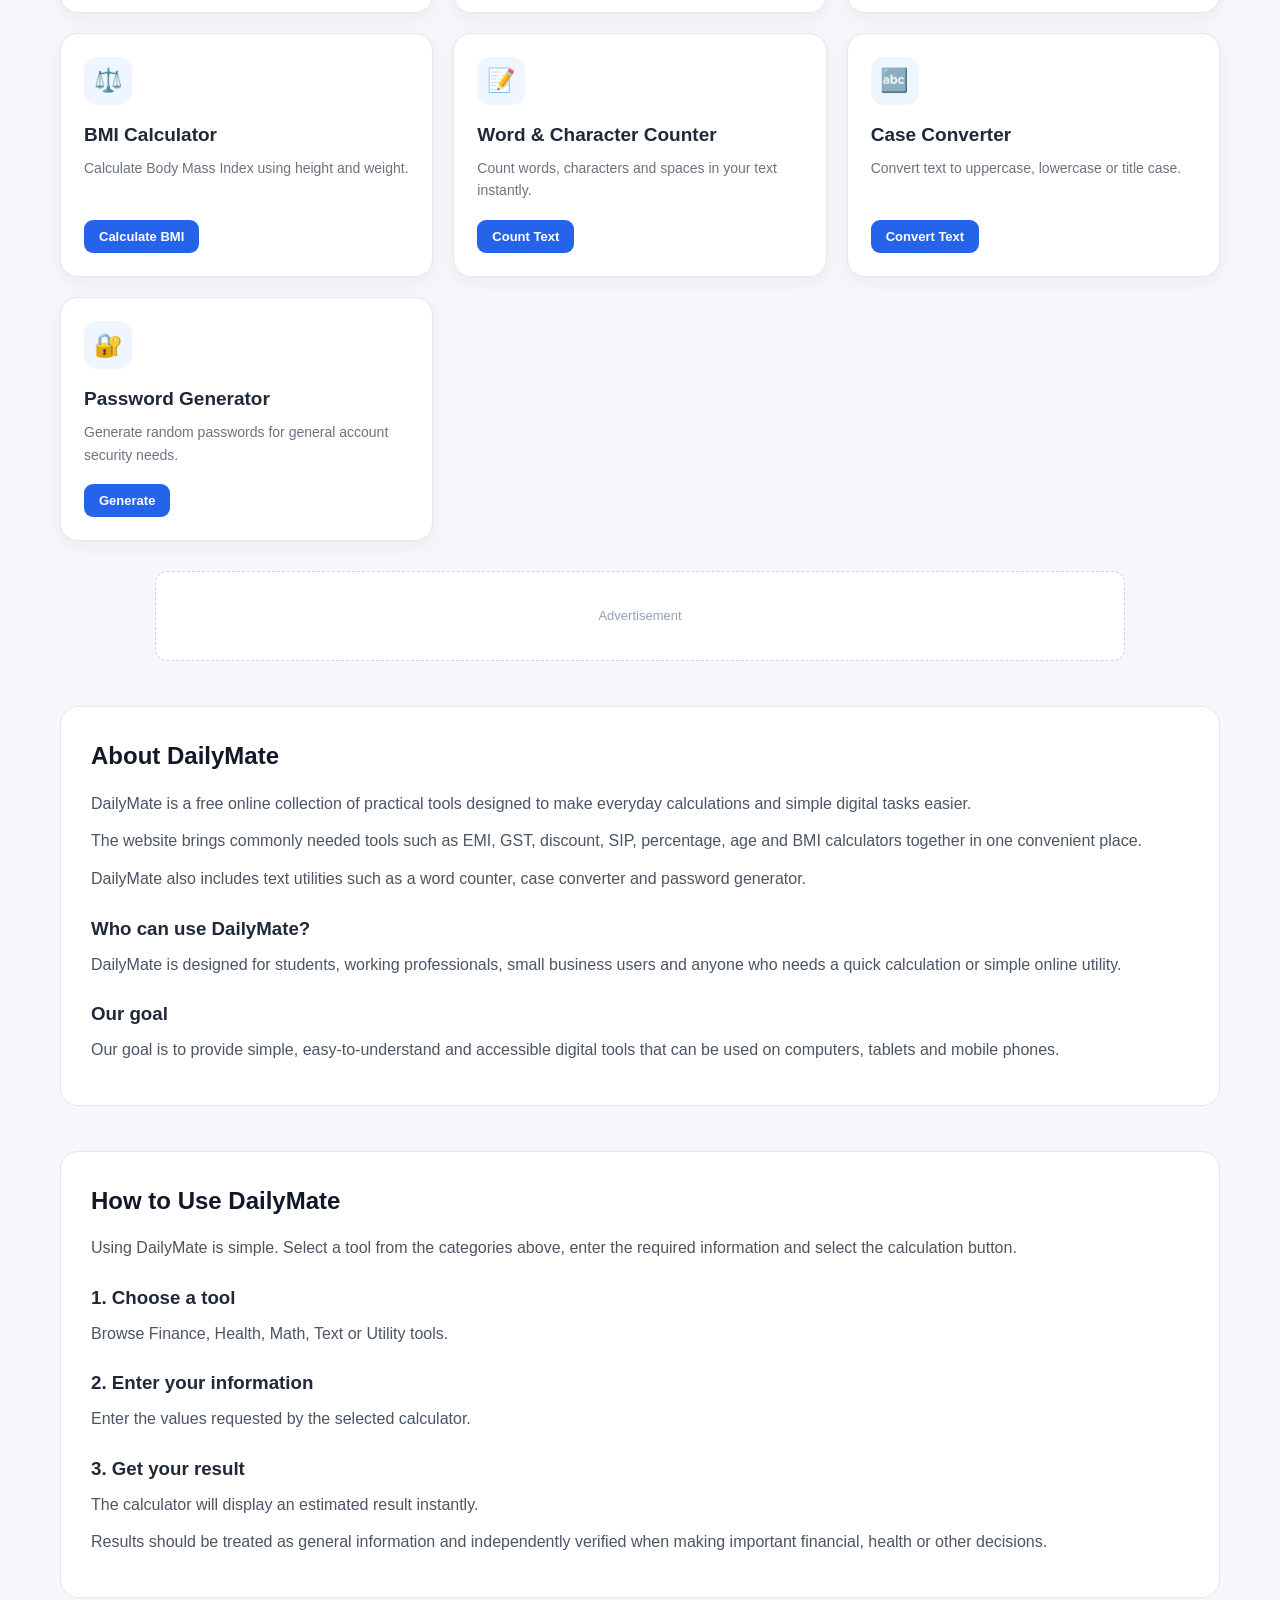
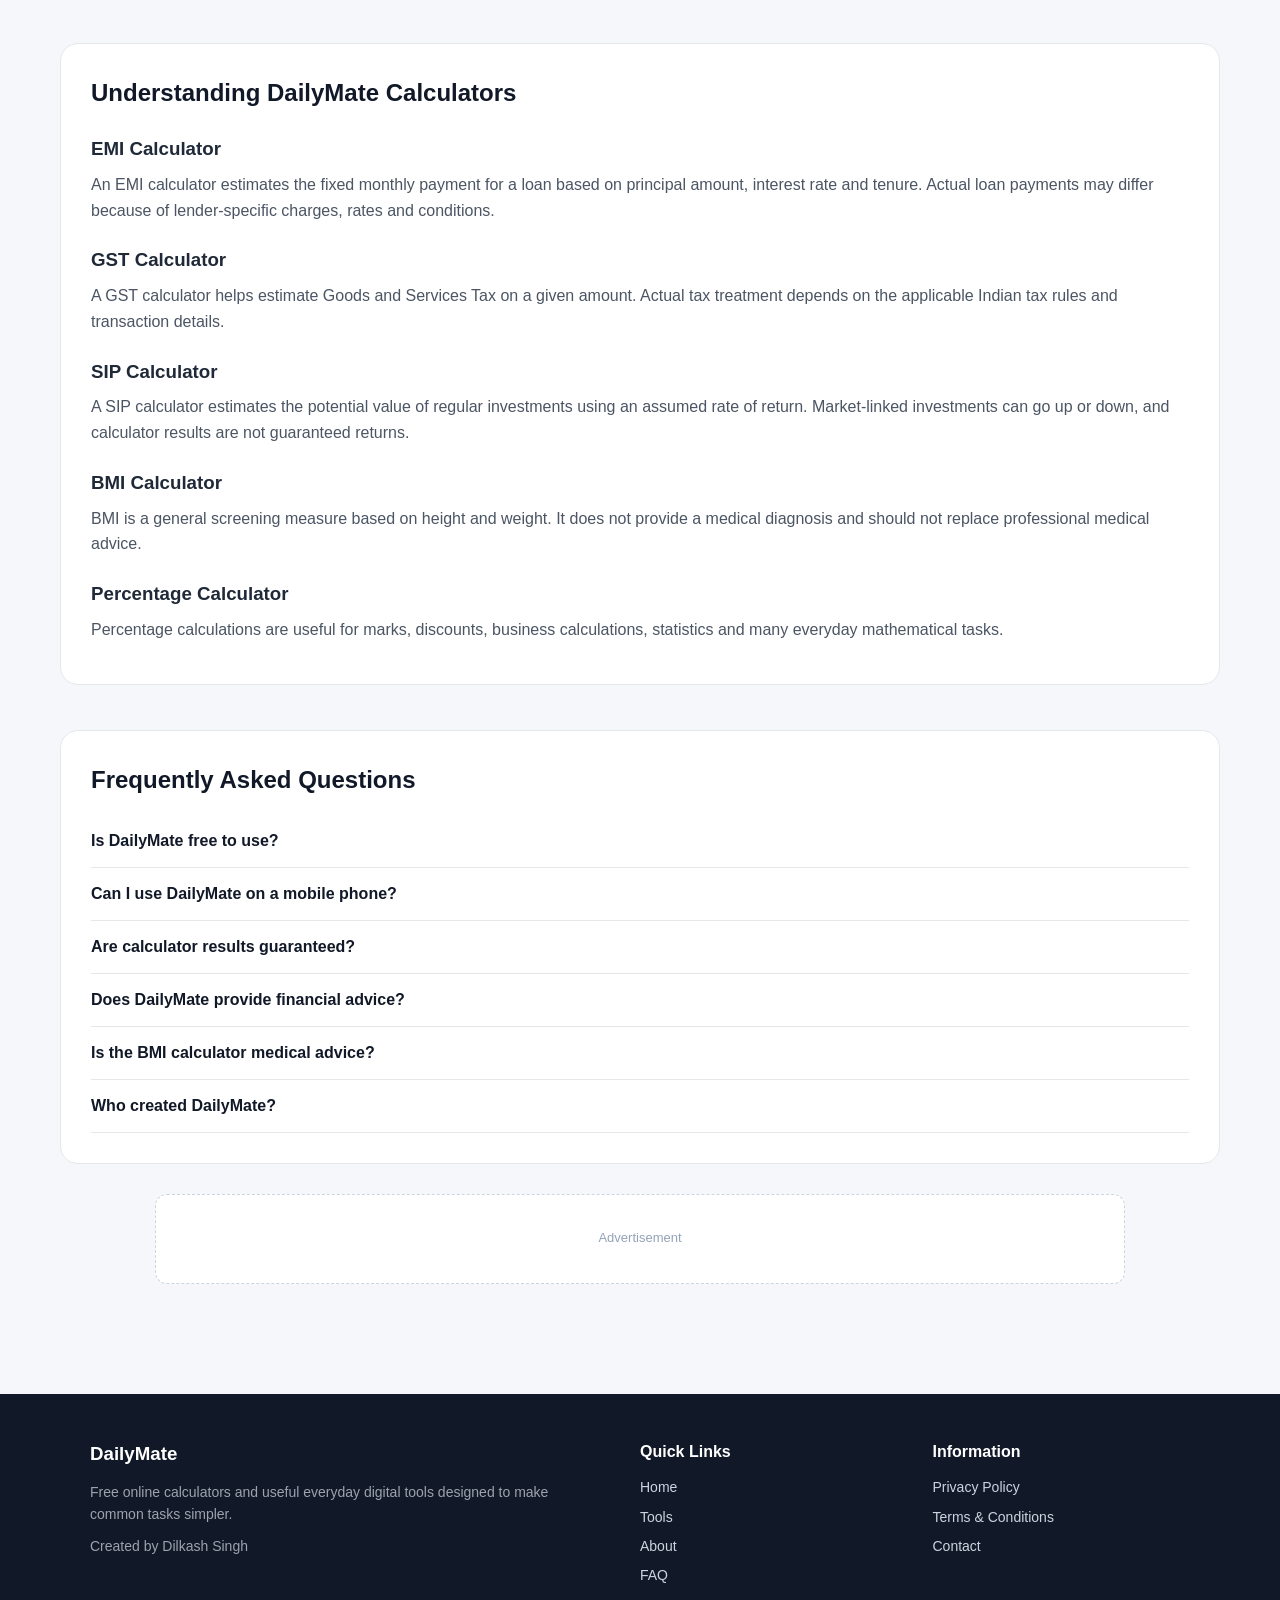
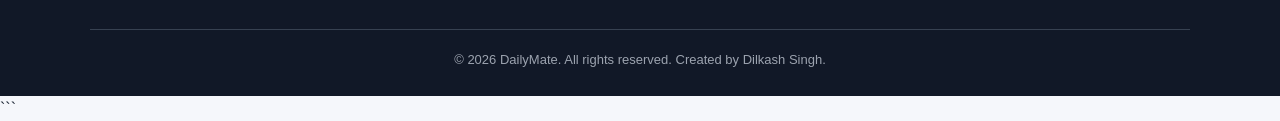
==== commit e916c512: "index.html" ====
--- a/index.html
+++ b/index.html
@@ -820,6 +820,28 @@
             </article>
 
 
+
+            <!-- Loan Calculator -->
+            <article class="tool-card"
+                     data-category="finance"
+                     data-name="loan calculator loan emi interest payment">
+
+                <div class="tool-icon">🏦</div>
+
+                <h3>Loan Calculator</h3>
+
+                <p>
+                    Calculate monthly loan EMI, total interest and total
+                    repayment amount for a personal or other loan.
+                </p>
+
+                <button class="tool-button"
+                        onclick="showCalculator('loan')">
+                    Calculate Loan
+                </button>
+
+            </article>
+
             <!-- Discount -->
 
             <article class="tool-card"
@@ -1122,6 +1144,49 @@
 
         </div>
 
+
+
+        <!-- LOAN CALCULATOR -->
+
+        <div class="calculator-section" id="calc-loan">
+
+            <div class="calculator-box">
+
+                <h2>Loan Calculator</h2>
+
+                <p class="calculator-description">
+                    Enter the loan amount, annual interest rate and tenure
+                    to estimate your monthly EMI and total repayment.
+                </p>
+
+                <div class="form-group">
+                    <label>Loan Amount (₹)</label>
+                    <input type="number" id="loanPrincipal"
+                           placeholder="Example: 300000">
+                </div>
+
+                <div class="form-group">
+                    <label>Annual Interest Rate (%)</label>
+                    <input type="number" id="loanRate"
+                           placeholder="Example: 10.5" step="0.01">
+                </div>
+
+                <div class="form-group">
+                    <label>Loan Tenure (Years)</label>
+                    <input type="number" id="loanYears"
+                           placeholder="Example: 5" step="0.1">
+                </div>
+
+                <button class="calculate-btn"
+                        onclick="calculateLoan()">
+                    Calculate Loan
+                </button>
+
+                <div class="result" id="loanResult"></div>
+
+            </div>
+
+        </div>
 
         <!-- DISCOUNT -->
 
@@ -1914,6 +1979,59 @@
 
     }
 
+
+
+    /* ================= LOAN CALCULATOR ================= */
+
+    function calculateLoan() {
+
+        const principal =
+            parseFloat(document.getElementById("loanPrincipal").value);
+
+        const annualRate =
+            parseFloat(document.getElementById("loanRate").value);
+
+        const years =
+            parseFloat(document.getElementById("loanYears").value);
+
+        const result =
+            document.getElementById("loanResult");
+
+        if (!isFinite(principal) || principal <= 0 ||
+            !isFinite(annualRate) || annualRate < 0 ||
+            !isFinite(years) || years <= 0) {
+
+            result.style.display = "block";
+            result.textContent = "Please enter valid loan details.";
+            return;
+        }
+
+        const monthlyRate = annualRate / 12 / 100;
+        const months = Math.round(years * 12);
+
+        let emi;
+
+        if (monthlyRate === 0) {
+            emi = principal / months;
+        } else {
+            emi =
+                principal * monthlyRate *
+                Math.pow(1 + monthlyRate, months) /
+                (Math.pow(1 + monthlyRate, months) - 1);
+        }
+
+        const totalPayment = emi * months;
+        const totalInterest = totalPayment - principal;
+
+        result.style.display = "block";
+
+        result.innerHTML =
+            "Monthly EMI: ₹" + emi.toFixed(2) +
+            "<br>Total Interest: ₹" + totalInterest.toFixed(2) +
+            "<br>Total Payment: ₹" + totalPayment.toFixed(2) +
+            "<br>Loan Duration: " + months + " months";
+
+    }
 
     /* ================= DISCOUNT ================= */
 
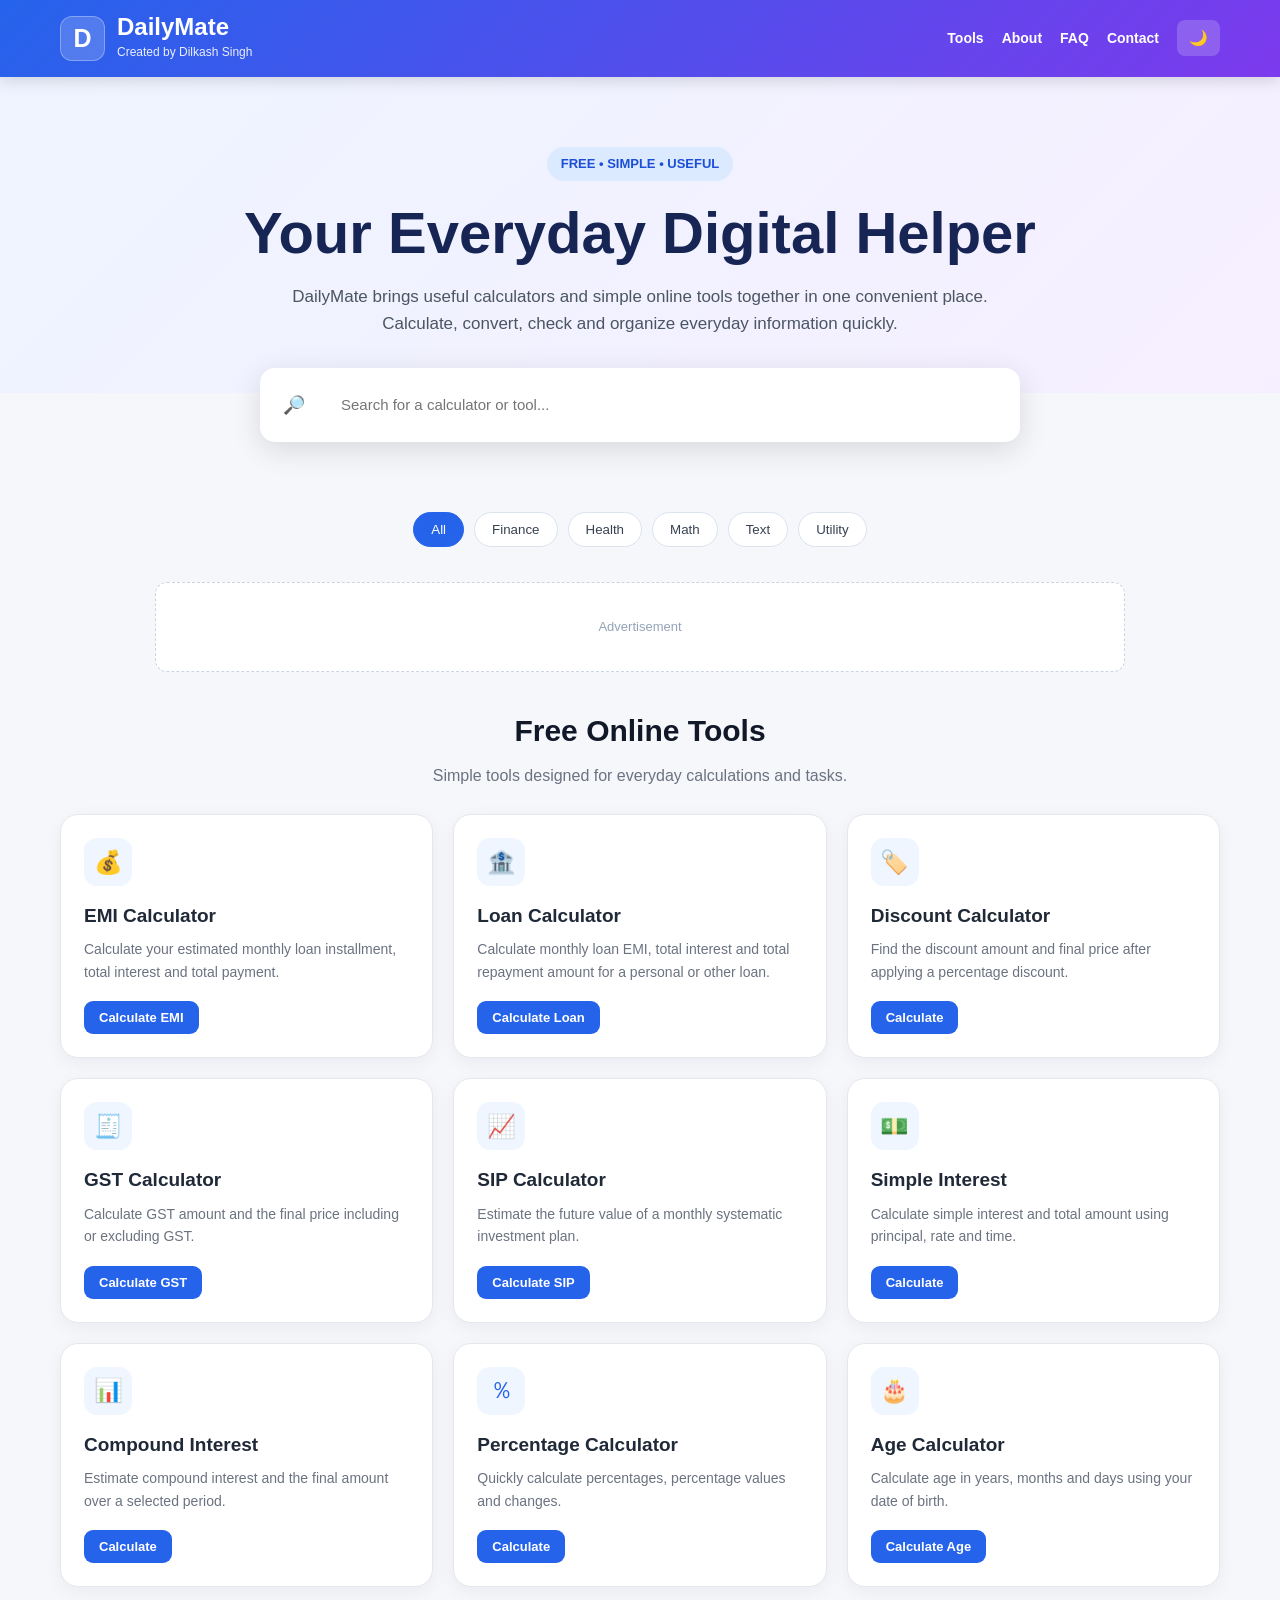
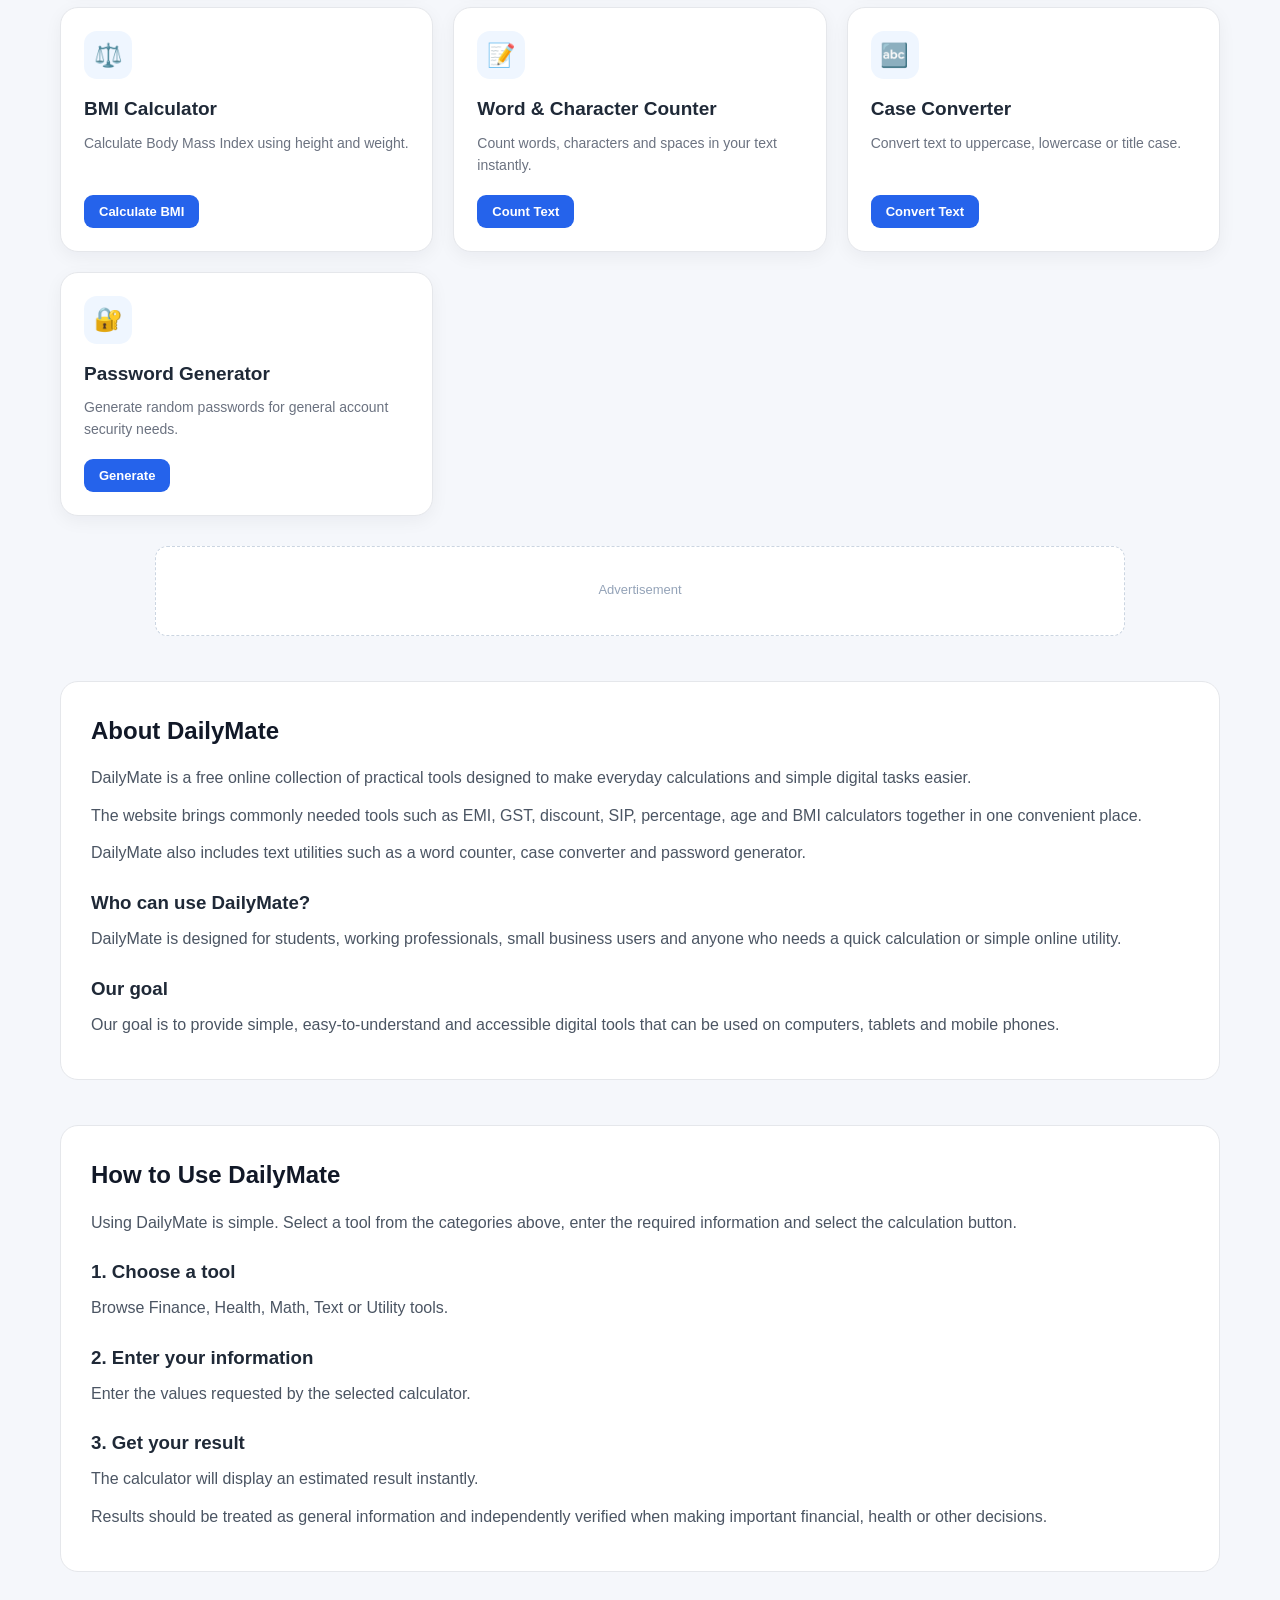
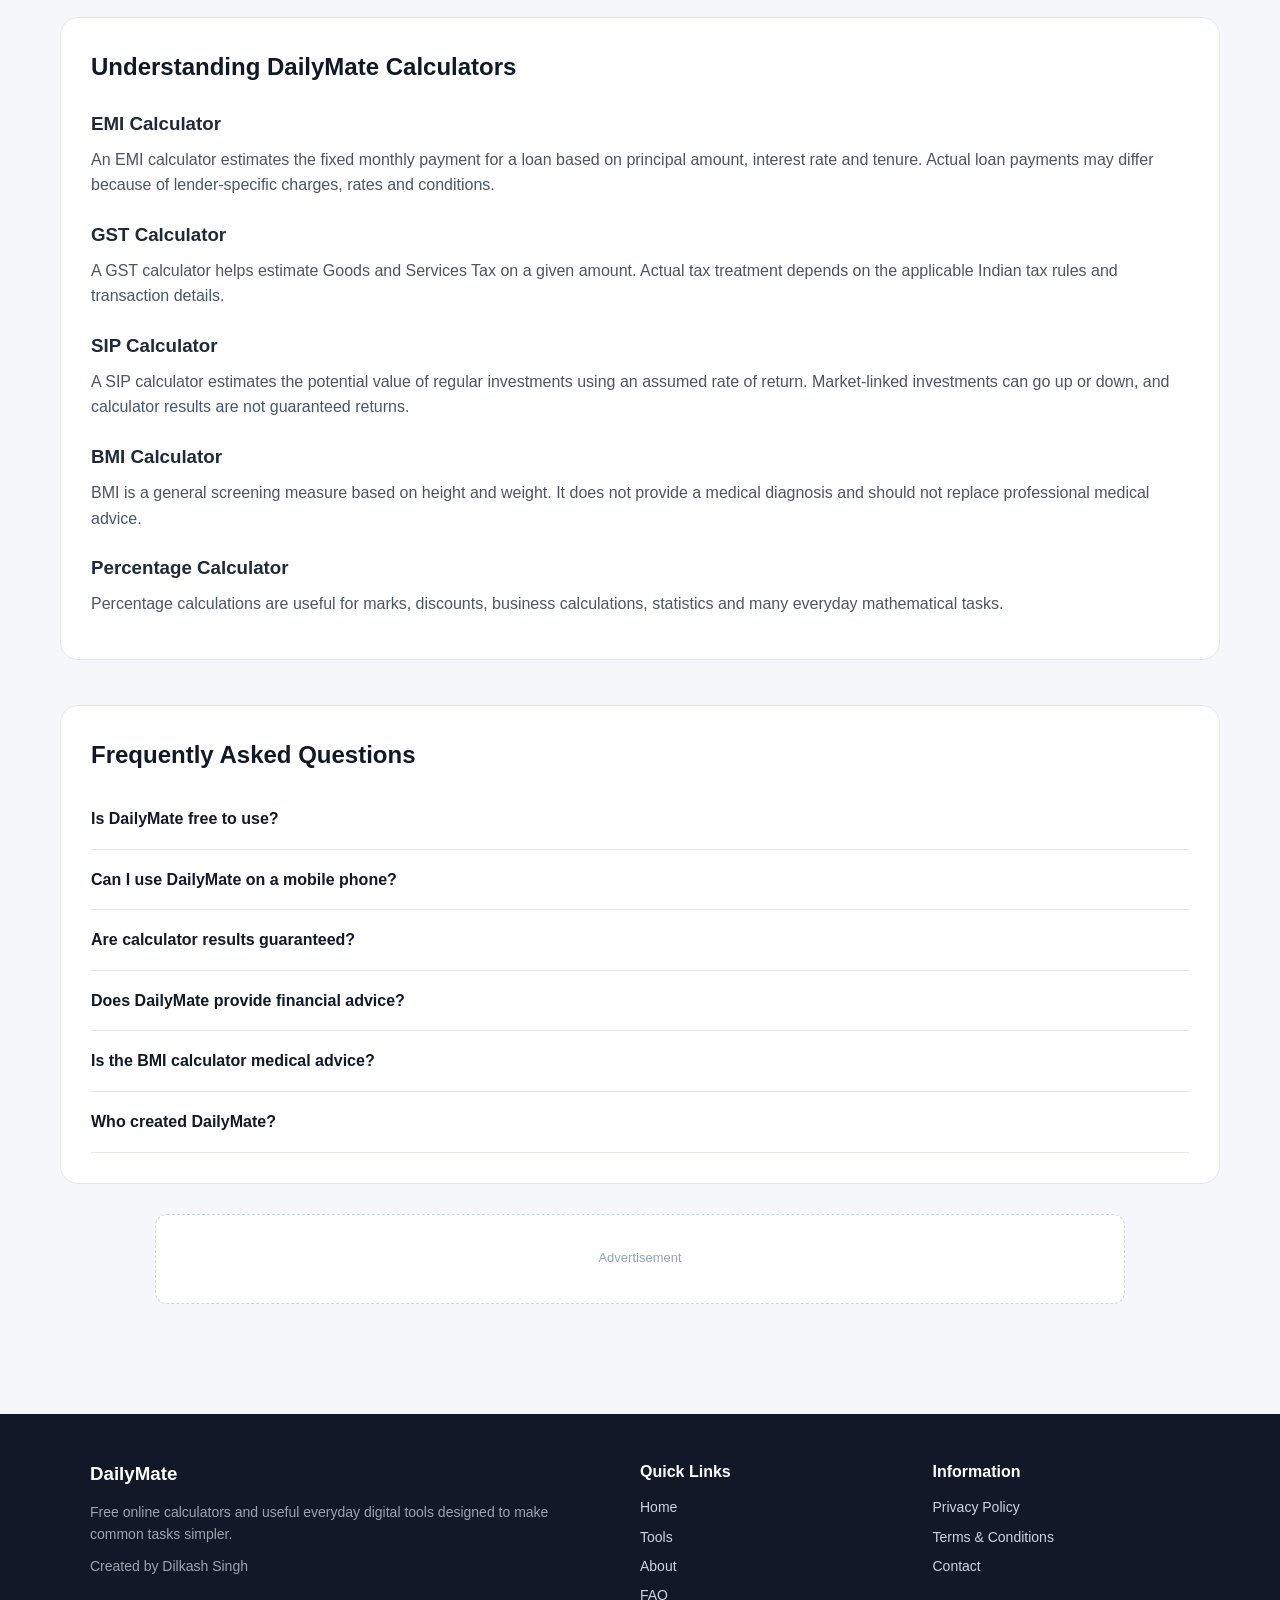
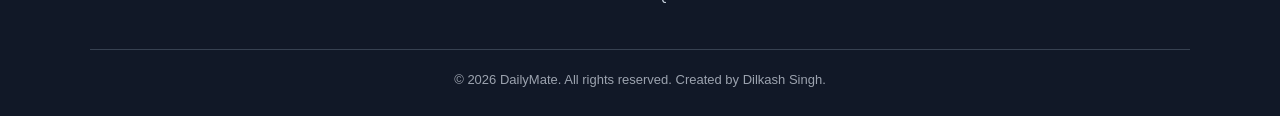
==== commit 015d9725: "SEO optimize DailyHelper homepage" ====
--- a/index.html
+++ b/index.html
@@ -1,4 +1,3 @@
-```html
 <!DOCTYPE html>
 <html lang="en">
 <head>
@@ -12,14 +11,14 @@
           content="DailyMate provides free online calculators and everyday tools including EMI, GST, SIP, percentage, age, BMI, interest, text and password calculators.">
 
     <meta name="keywords"
-          content="free online calculators, EMI calculator, GST calculator, SIP calculator, BMI calculator, age calculator, percentage calculator, discount calculator, interest calculator, text tools, password generator">
+          content="free online calculators, EMI calculator, GST calculator, SIP calculator, BMI calculator, age calculator, percentage calculator, discount calculator, interest calculator, text tools, password generator, free online tools">
 
     <meta name="author" content="Dilkash Singh">
 
     <meta name="robots" content="index, follow">
 
     <link rel="canonical"
-          href="https://dilkash2011.github.io/Dailymate/">
+          href="https://dailyhelper.online/">
 
     <link rel="icon" type="image/svg+xml" href="favicon.svg">
 
@@ -33,7 +32,7 @@
     <meta property="og:type" content="website">
 
     <meta property="og:url"
-          content="https://dilkash2011.github.io/Dailymate/">
+          content="https://dailyhelper.online/">
 
     <style>
         * {
@@ -652,6 +651,29 @@
             }
         }
     </style>
+
+    <meta name="theme-color" content="#2563eb">
+
+    <!-- Structured data -->
+    <script type="application/ld+json">
+    {
+      "@context": "https://schema.org",
+      "@type": "WebSite",
+      "name": "DailyMate",
+      "url": "https://dailyhelper.online/",
+      "description": "Free online calculators and useful everyday digital tools."
+    }
+    </script>
+
+    <!-- Google Analytics -->
+<script async src="https://www.googletagmanager.com/gtag/js?id=G-3SYZZV5KQ7"></script>
+<script>
+  window.dataLayer = window.dataLayer || [];
+  function gtag(){dataLayer.push(arguments);}
+  gtag('js', new Date());
+  gtag('config', 'G-3SYZZV5KQ7');
+</script>
+<!-- End Google Analytics -->
 </head>
 
 <body>
@@ -2627,5 +2649,4 @@
 </script>
 
 </body>
-</html>
-```
+</html>
